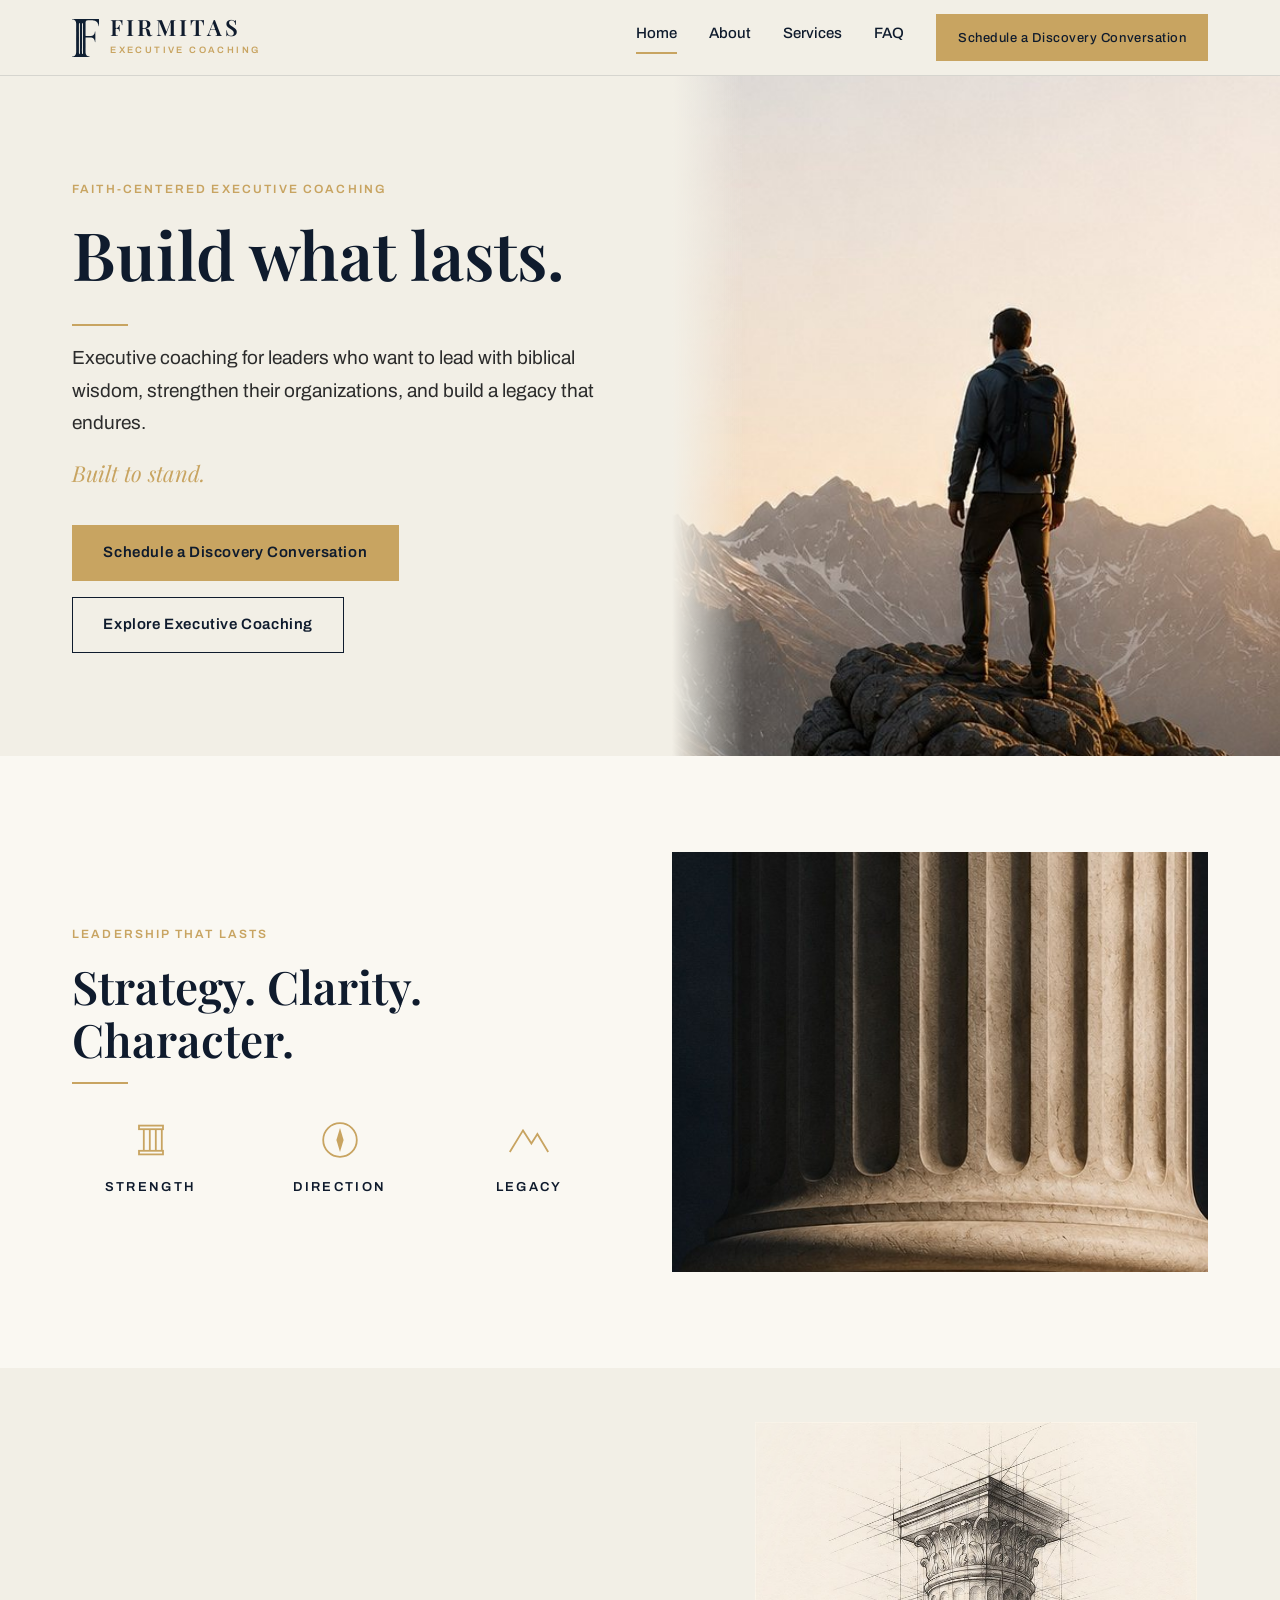
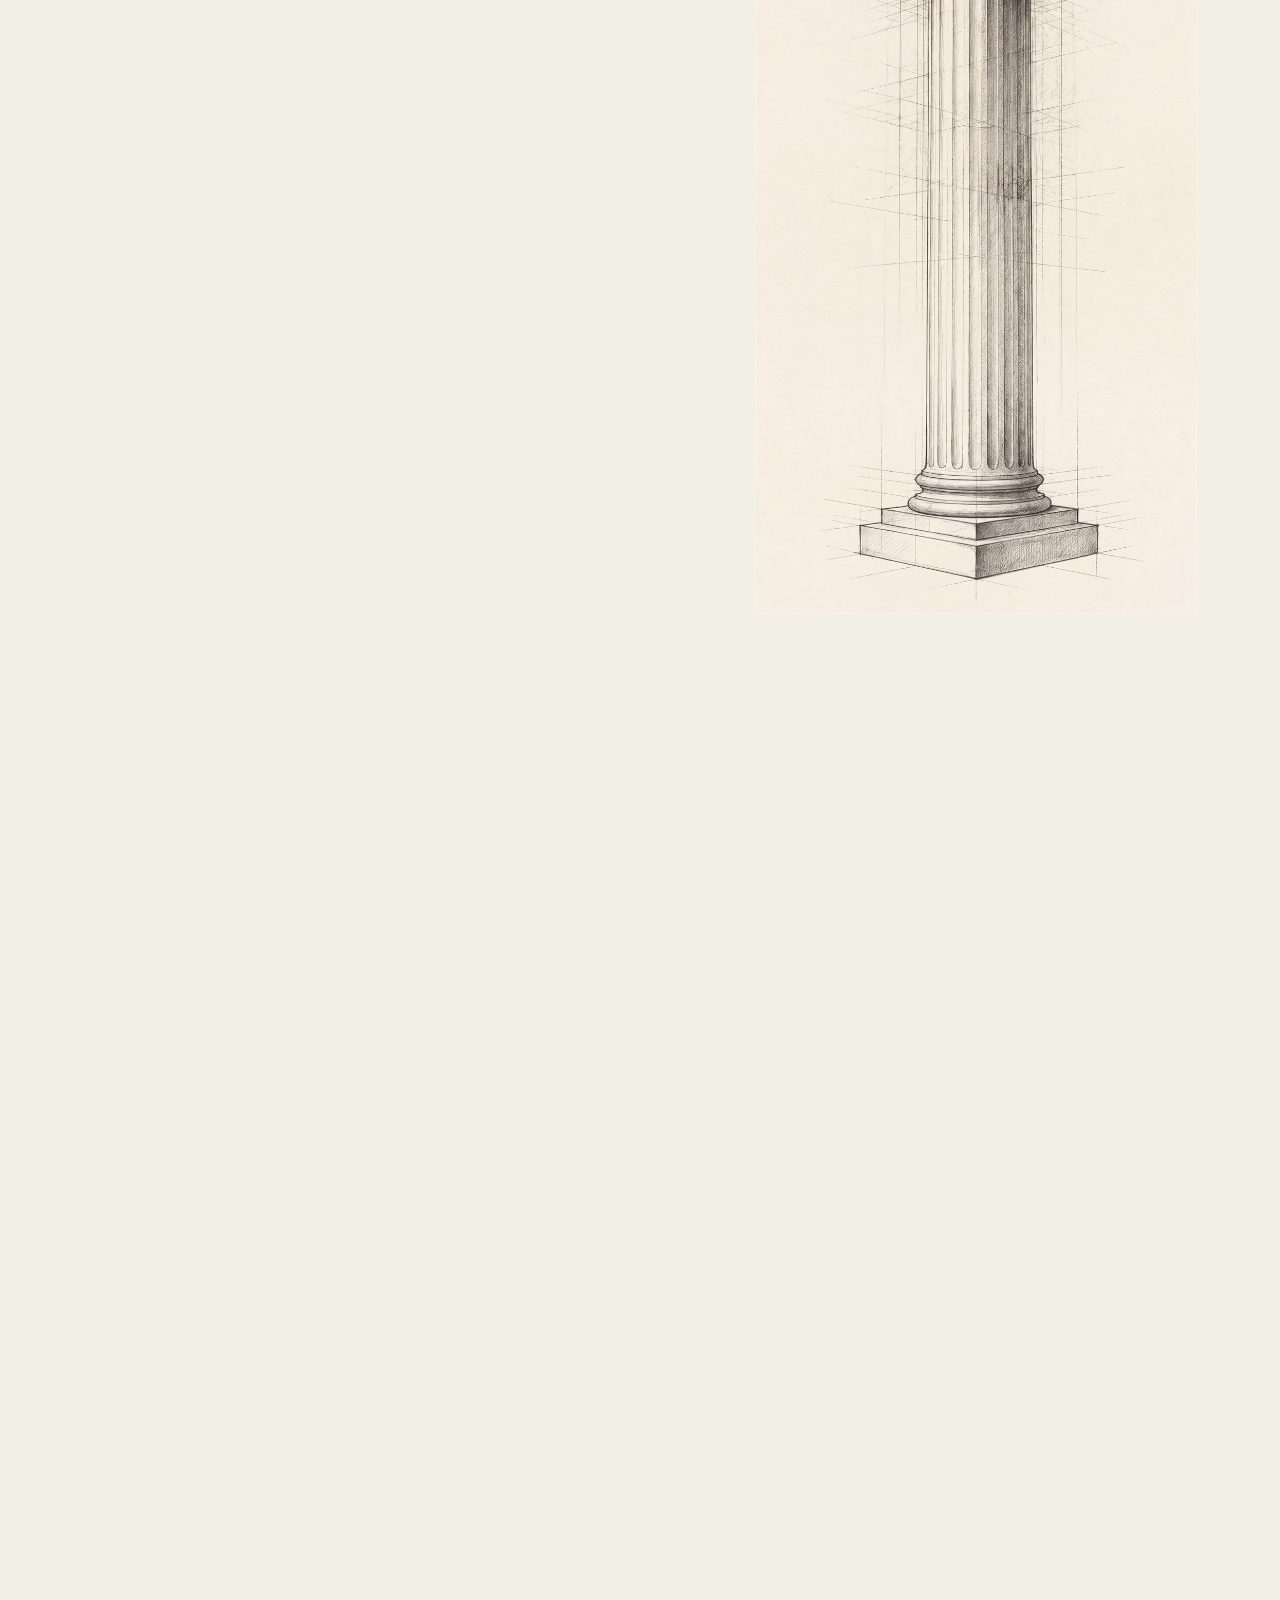
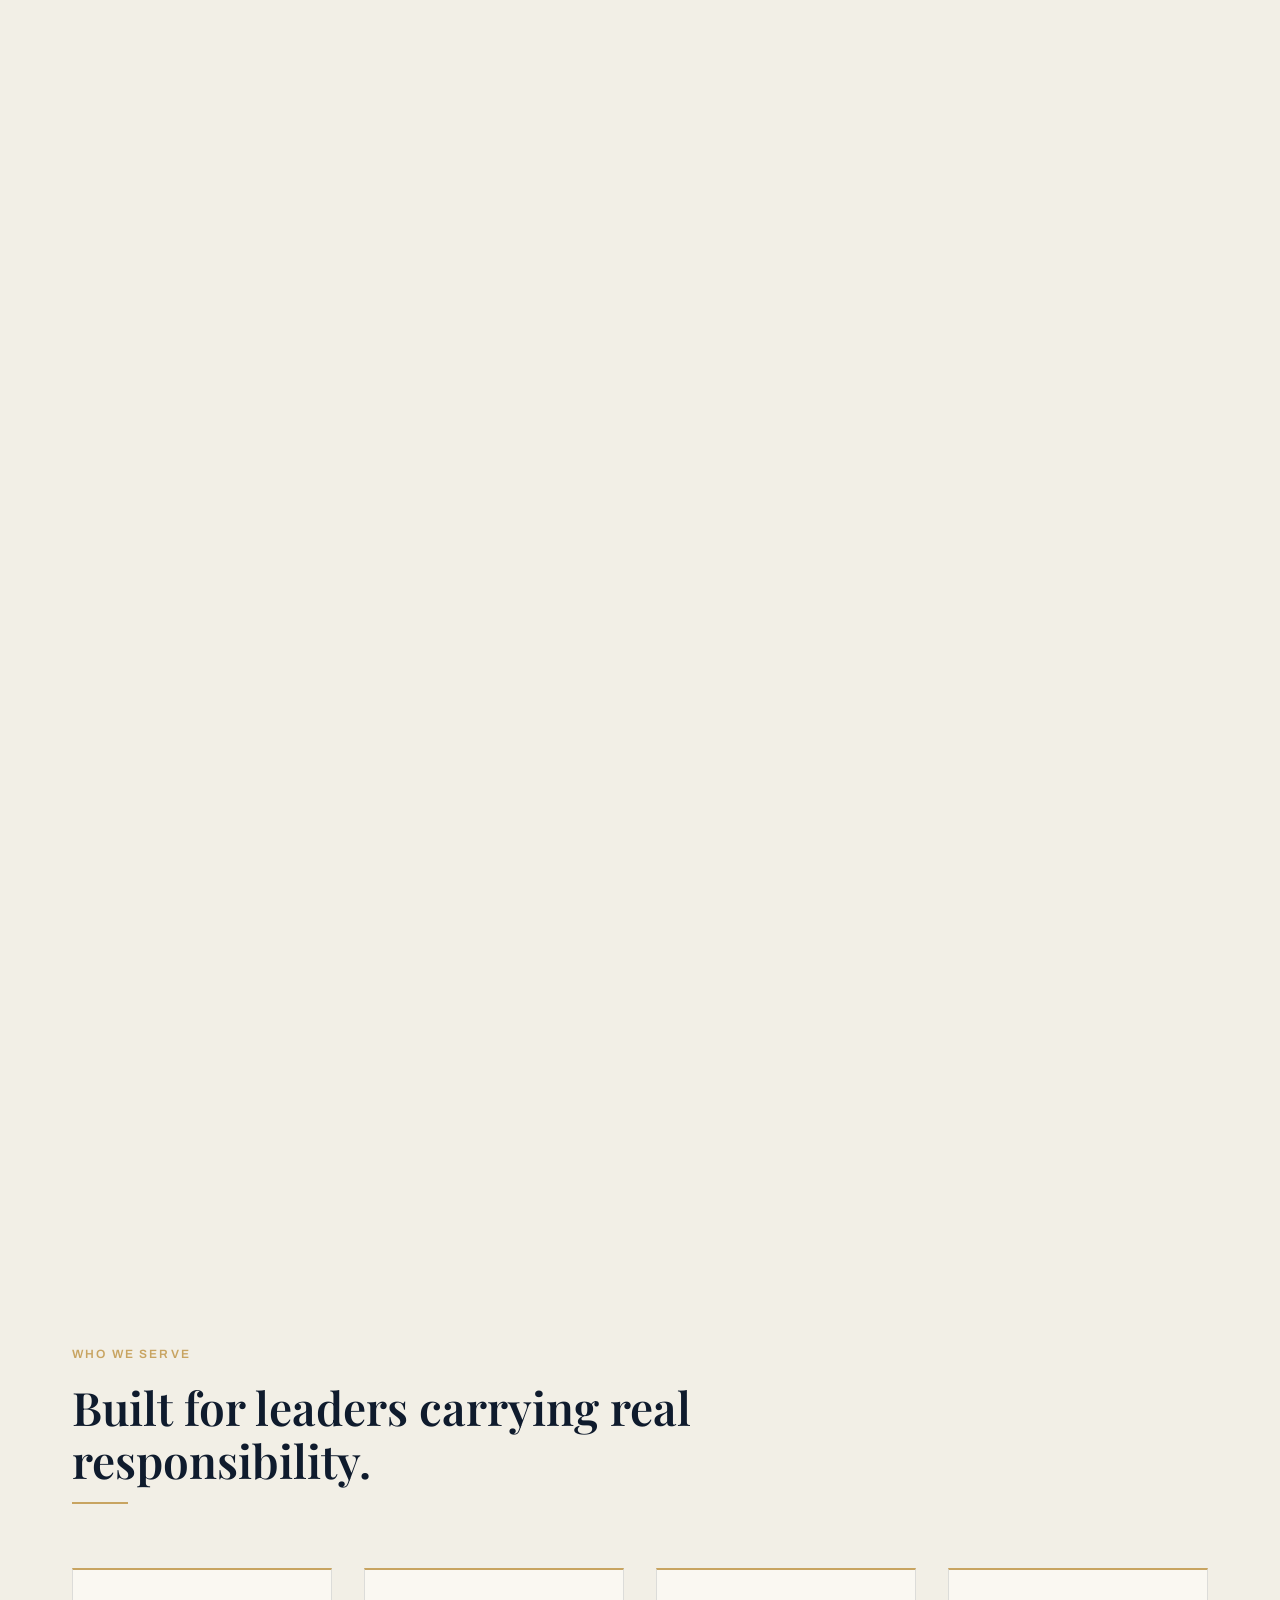
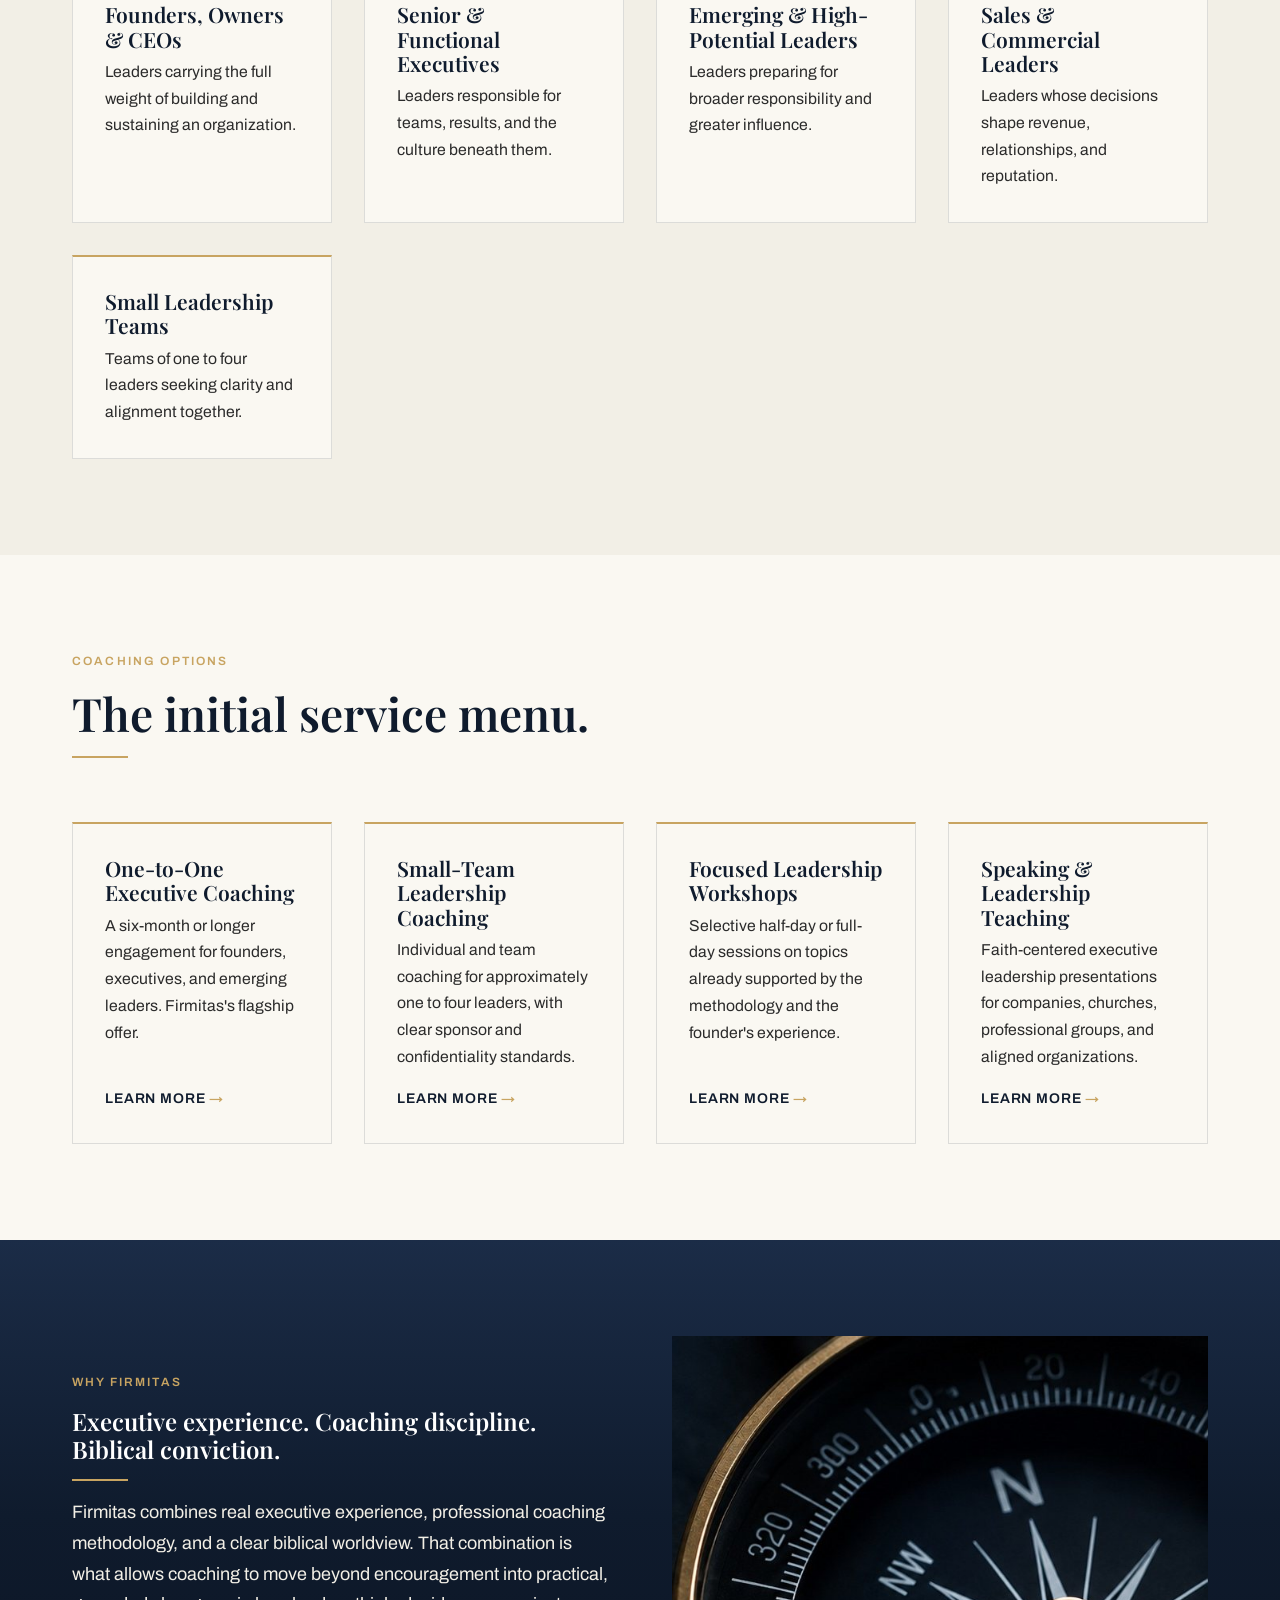
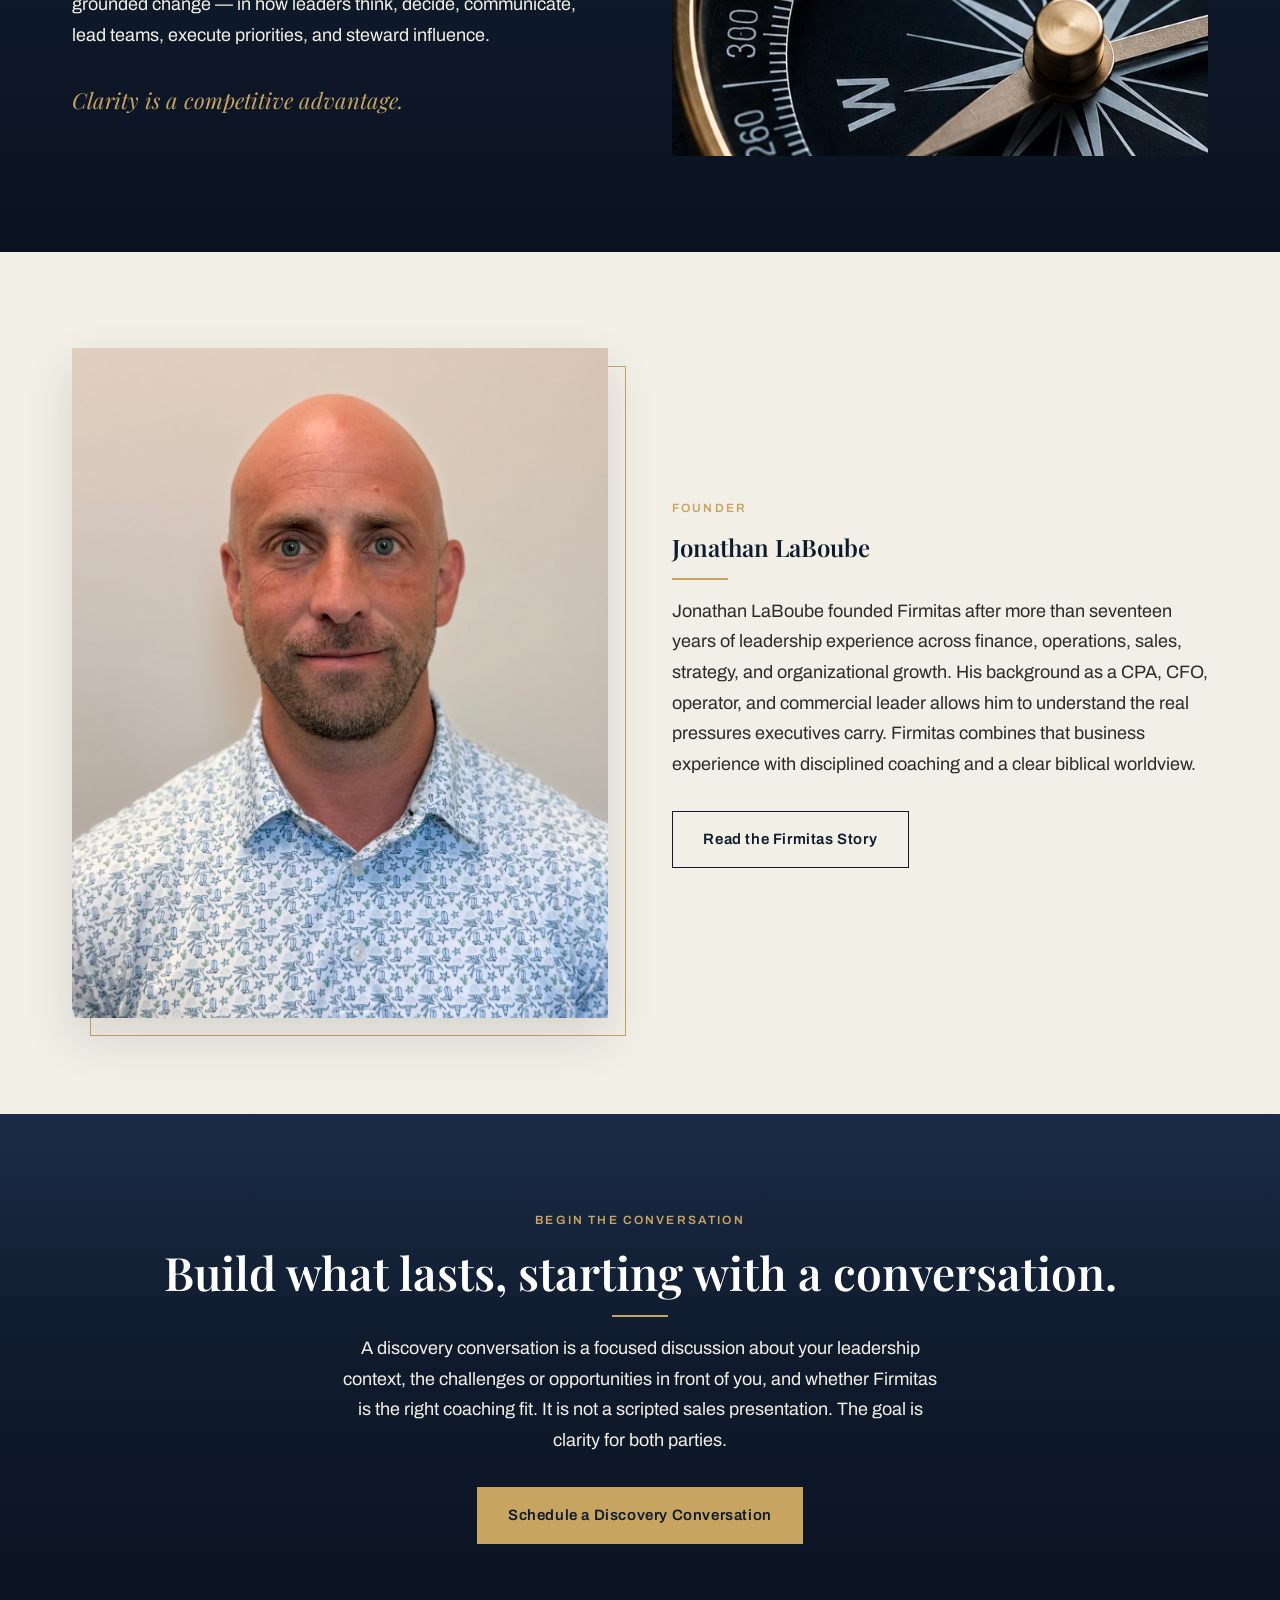
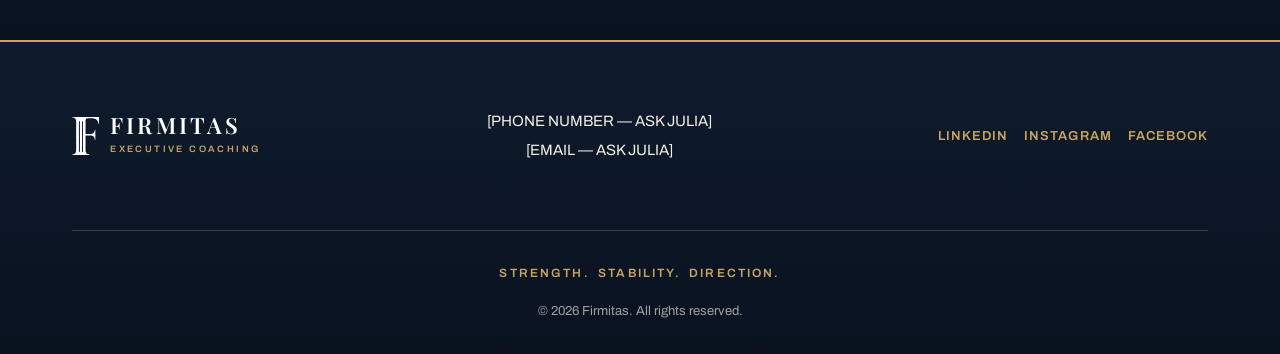
==== index.html @ d59a1e22 "Load Playfair Display and Archivo via Google Fonts on all pages Both fonts were declared as CSS vari" ====
<!DOCTYPE html>
<html lang="en">
<head>
  <meta charset="UTF-8" />
  <meta name="viewport" content="width=device-width, initial-scale=1.0" />
  <!-- Title/description use the Brand Bible 8.11 working standard; Tulsa prominence is an owner decision (8.15). -->
  <title>Firmitas Executive Coaching | Faith-Centered Leadership Coaching in Tulsa</title>
  <meta name="description" content="Firmitas provides faith-centered executive coaching for founders, CEOs, executives, emerging leaders, and leadership teams in Tulsa and beyond. Build stronger leadership through biblical wisdom, practical experience, and disciplined coaching." />
  <link rel="icon" type="image/svg+xml" href="images/logo-monogram.svg" />
  <link rel="preconnect" href="https://fonts.googleapis.com" />
  <link rel="preconnect" href="https://fonts.gstatic.com" crossorigin />
  <link href="https://fonts.googleapis.com/css2?family=Playfair+Display:ital,wght@0,400;0,500;0,600;0,700;1,400;1,600&family=Archivo:wght@400;500;600;700&display=swap" rel="stylesheet" />
  <link rel="stylesheet" href="css/variables.css" />
  <link rel="stylesheet" href="css/styles.css" />
</head>
<body>
  <div id="site-header"></div>

  <main>

    <!-- 1. Hero — split panel: headline on limestone, summit photography right -->
    <section class="hero-split">
      <div class="hero-copy">
        <span class="eyebrow">Faith-Centered Executive Coaching</span>
        <h1>Build what lasts.</h1>
        <hr class="gold-rule" />
        <p class="subheadline">Executive coaching for leaders who want to lead with biblical wisdom, strengthen their organizations, and build a legacy that endures.</p>
        <p class="accent-line">Built to stand.</p>
        <div class="hero-ctas">
          <a href="contact.html" class="btn-gold">Schedule a Discovery Conversation</a>
          <a href="services.html" class="btn-outline">Explore Executive Coaching</a>
        </div>
      </div>
      <div class="hero-photo">
        <img src="images/hero-mountain.jpg" alt="A leader standing on a mountain summit at sunrise" />
      </div>
    </section>

    <!-- 2. Icon triad + column photography, directly beneath the hero per the brand's UI pattern -->
    <section class="section section--paper">
      <div class="container feature-row">
        <div>
          <div class="section-heading" style="margin-bottom: var(--space-md);">
            <span class="eyebrow">Leadership That Lasts</span>
            <h2>Strategy. Clarity. Character.</h2>
            <hr class="gold-rule" />
          </div>
          <div class="icon-triad">
            <div class="icon-triad-item">
              <svg class="icon-mark" width="48" height="48" viewBox="0 0 40 40" fill="none" stroke="currentColor" stroke-width="1.5" aria-hidden="true">
                <rect x="10" y="8" width="20" height="3"></rect>
                <rect x="10" y="29" width="20" height="3"></rect>
                <line x1="14" y1="11" x2="14" y2="29"></line>
                <line x1="19" y1="11" x2="19" y2="29"></line>
                <line x1="24" y1="11" x2="24" y2="29"></line>
                <line x1="29" y1="11" x2="29" y2="29"></line>
              </svg>
              <h3>Strength</h3>
            </div>
            <div class="icon-triad-item">
              <svg class="icon-mark" width="48" height="48" viewBox="0 0 40 40" fill="none" stroke="currentColor" stroke-width="1.5" aria-hidden="true">
                <circle cx="20" cy="20" r="14"></circle>
                <polygon points="20,10 23,20 20,30 17,20" fill="currentColor" stroke="none"></polygon>
              </svg>
              <h3>Direction</h3>
            </div>
            <div class="icon-triad-item">
              <svg class="icon-mark" width="48" height="48" viewBox="0 0 40 40" fill="none" stroke="currentColor" stroke-width="1.5" aria-hidden="true">
                <polyline points="4,30 15,12 22,23 27,15 36,30"></polyline>
              </svg>
              <h3>Legacy</h3>
            </div>
          </div>
        </div>
        <div class="photo-panel">
          <img src="images/column-dark.jpg" alt="A stone column standing in dramatic light" />
        </div>
      </div>
    </section>

    <!-- 3-5. Scroll-told column story: the column crumbles as you scroll while the
         Leadership Reality / What Firmitas Does / Biblical Foundation messages slide
         through, ending on the foundation carrying three new pillars.
         Frames are Higgsfield-generated sketches (images/column-stage-1..5.jpg).
         Falls back to a static stacked layout when JS is absent or the visitor
         prefers reduced motion. -->
    <section class="scrolly" data-scrolly aria-label="The Firmitas story: a column crumbles without a strong foundation, and three new pillars are built on the foundation that holds">
      <div class="scrolly-sticky">
        <div class="scrolly-panels">
          <div class="scrolly-panel">
            <span class="eyebrow">The Leadership Reality</span>
            <h2>Leadership carries more weight than the scoreboard shows.</h2>
            <hr class="gold-rule" />
            <p>The decisions you make shape more than financial results. They shape people, culture, families, and the future of the organization entrusted to you. Leadership can be rewarding, but it can also be isolating. Firmitas provides a confidential place to think clearly, confront difficult issues, and lead with greater wisdom and courage.</p>
          </div>
          <div class="scrolly-panel">
            <span class="eyebrow">What Firmitas Does</span>
            <h2>Coaching for the leader behind the performance.</h2>
            <hr class="gold-rule" />
            <p>Firmitas helps leaders strengthen the person behind the performance. Coaching may address decision-making, communication, team leadership, accountability, execution, conflict, personal discipline, calling, stewardship, or legacy. The priorities are shaped by the client's actual responsibilities, not a generic curriculum.</p>
            <p class="accent-line" style="font-size: 1.125rem; margin-top: var(--space-sm);">Stronger leaders. Healthier teams. Clearer decisions. More enduring organizations.</p>
          </div>
          <div class="scrolly-panel scrolly-panel--navy">
            <span class="eyebrow">Biblical Foundation</span>
            <h2>Scripture is the foundation, not a decoration.</h2>
            <hr class="gold-rule" />
            <p>Scripture is not a decorative element of the Firmitas brand. It is the foundation of our coaching philosophy. We believe biblical truth provides enduring guidance for character, stewardship, relationships, courage, wisdom, work, and leadership. Modern research and proven business practices can be valuable, but they are evaluated through a biblical worldview rather than treated as the final authority.</p>
          </div>
          <div class="scrolly-panel">
            <span class="eyebrow">The Firmitas Way</span>
            <h2>Strength. Direction. Legacy.</h2>
            <hr class="gold-rule" />
            <p>On a foundation that holds, what you build can last — in you, your team, and the organization entrusted to you.</p>
          </div>
        </div>
        <div class="scrolly-figure" aria-hidden="true">
          <img class="scrolly-frame is-visible" src="images/column-stage-1.jpg" alt="" decoding="async" />
          <img class="scrolly-frame" src="images/column-stage-2.jpg" alt="" decoding="async" />
          <img class="scrolly-frame" src="images/column-stage-3.jpg" alt="" decoding="async" />
          <img class="scrolly-frame" src="images/column-stage-4.jpg" alt="" decoding="async" />
          <img class="scrolly-frame" src="images/column-stage-5.jpg" alt="" decoding="async" />
        </div>
      </div>
    </section>

    <!-- 6. Who we serve -->
    <section class="section">
      <div class="container">
        <div class="section-heading">
          <span class="eyebrow">Who We Serve</span>
          <h2>Built for leaders carrying real responsibility.</h2>
          <hr class="gold-rule" />
        </div>
        <div class="card-grid">
          <div class="card">
            <h3>Founders, Owners &amp; CEOs</h3>
            <p>Leaders carrying the full weight of building and sustaining an organization.</p>
          </div>
          <div class="card">
            <h3>Senior &amp; Functional Executives</h3>
            <p>Leaders responsible for teams, results, and the culture beneath them.</p>
          </div>
          <div class="card">
            <h3>Emerging &amp; High-Potential Leaders</h3>
            <p>Leaders preparing for broader responsibility and greater influence.</p>
          </div>
          <div class="card">
            <h3>Sales &amp; Commercial Leaders</h3>
            <p>Leaders whose decisions shape revenue, relationships, and reputation.</p>
          </div>
          <div class="card">
            <h3>Small Leadership Teams</h3>
            <p>Teams of one to four leaders seeking clarity and alignment together.</p>
          </div>
        </div>
      </div>
    </section>

    <!-- 7. Coaching options -->
    <section class="section section--paper">
      <div class="container">
        <div class="section-heading">
          <span class="eyebrow">Coaching Options</span>
          <h2>The initial service menu.</h2>
          <hr class="gold-rule" />
        </div>
        <div class="card-grid">
          <div class="card">
            <h3>One-to-One Executive Coaching</h3>
            <p>A six-month or longer engagement for founders, executives, and emerging leaders. Firmitas's flagship offer.</p>
            <a href="services.html" class="card-link">Learn more</a>
          </div>
          <div class="card">
            <h3>Small-Team Leadership Coaching</h3>
            <p>Individual and team coaching for approximately one to four leaders, with clear sponsor and confidentiality standards.</p>
            <a href="services.html" class="card-link">Learn more</a>
          </div>
          <div class="card">
            <h3>Focused Leadership Workshops</h3>
            <p>Selective half-day or full-day sessions on topics already supported by the methodology and the founder's experience.</p>
            <a href="services.html" class="card-link">Learn more</a>
          </div>
          <div class="card">
            <h3>Speaking &amp; Leadership Teaching</h3>
            <p>Faith-centered executive leadership presentations for companies, churches, professional groups, and aligned organizations.</p>
            <a href="services.html" class="card-link">Learn more</a>
          </div>
        </div>
      </div>
    </section>

    <!-- 8. Why Firmitas — compass photography panel -->
    <section class="section section--navy">
      <div class="container two-col">
        <div>
          <span class="eyebrow">Why Firmitas</span>
          <h2>Executive experience. Coaching discipline. Biblical conviction.</h2>
          <hr class="gold-rule" />
          <p class="lede" style="color: var(--color-limestone);">Firmitas combines real executive experience, professional coaching methodology, and a clear biblical worldview. That combination is what allows coaching to move beyond encouragement into practical, grounded change — in how leaders think, decide, communicate, lead teams, execute priorities, and steward influence.</p>
          <p class="accent-line" style="margin-top: var(--space-md);">Clarity is a competitive advantage.</p>
        </div>
        <div class="photo-panel">
          <img src="images/compass-navy.jpg" alt="A brass compass on a dark navy surface" />
        </div>
      </div>
    </section>

    <!-- 9. Founder credibility -->
    <section class="section">
      <div class="container two-col">
        <div class="framed-photo">
          <img src="images/jonathanimage1.jpg" alt="Jonathan LaBoube, Founder of Firmitas" class="founder-photo" />
        </div>
        <div>
          <span class="eyebrow">Founder</span>
          <h2>Jonathan LaBoube</h2>
          <hr class="gold-rule" />
          <p class="lede">Jonathan LaBoube founded Firmitas after more than seventeen years of leadership experience across finance, operations, sales, strategy, and organizational growth. His background as a CPA, CFO, operator, and commercial leader allows him to understand the real pressures executives carry. Firmitas combines that business experience with disciplined coaching and a clear biblical worldview.</p>
          <div style="margin-top: var(--space-md);">
            <a href="about.html" class="btn-outline">Read the Firmitas Story</a>
          </div>
        </div>
      </div>
    </section>

    <!-- 10. Final invitation -->
    <section class="section section--navy cta-band">
      <div class="container">
        <span class="eyebrow">Begin the Conversation</span>
        <h2>Build what lasts, starting with a conversation.</h2>
        <hr class="gold-rule gold-rule--center" />
        <p>A discovery conversation is a focused discussion about your leadership context, the challenges or opportunities in front of you, and whether Firmitas is the right coaching fit. It is not a scripted sales presentation. The goal is clarity for both parties.</p>
        <a href="contact.html" class="btn-gold">Schedule a Discovery Conversation</a>
      </div>
    </section>

  </main>

  <div id="site-footer"></div>

  <script src="js/includes.js"></script>
  <script src="js/nav.js"></script>
  <script src="js/main.js"></script>
</body>
</html>
---- css/variables.css ----
/* Firmitas design tokens — reference these everywhere; never hardcode hex values in styles.css */

:root {
  /* Color palette */
  --color-navy: #0F1B2D;        /* Ink Navy — primary */
  --color-navy-light: #1B2C47;  /* lifted navy for gradient bands */
  --color-navy-deep: #0A1220;   /* darkest navy for gradient bases */
  --color-limestone: #F2EFE6;   /* Limestone — the site canvas */
  --color-limestone-deep: #E9E4D6; /* slightly deeper limestone for contrast panels */
  --color-paper: #FAF8F2;       /* warm near-white for cards / alternating bands */
  --color-gold: #C8A461;        /* Heritage Gold — accent, use sparingly */
  --color-gold-soft: #D8BC85;   /* lighter gold for hovers on dark */
  --color-white: #FFFFFF;
  --color-charcoal: #2B2B2B;    /* supporting dark neutral for body text */

  /* Hairlines / borders */
  --hairline: rgba(15, 27, 45, 0.12);
  --hairline-light: rgba(242, 239, 230, 0.18);

  /* Typography */
  --font-serif: 'Playfair Display', serif;   /* headlines, wordmark, italic accent lines */
  --font-sans: 'Archivo', sans-serif;        /* body copy, nav, UI, forms */
  --tracking-label: 0.18em;                  /* letterspaced uppercase labels */

  /* Spacing scale */
  --space-xs: 0.5rem;
  --space-sm: 1rem;
  --space-md: 2rem;
  --space-lg: 4rem;
  --space-xl: 6rem;
  --space-2xl: 8rem;

  /* Layout */
  --max-width: 1200px;

  /* Elevation */
  --shadow-soft: 0 20px 45px rgba(15, 27, 45, 0.12);
  --shadow-card: 0 8px 24px rgba(15, 27, 45, 0.08);
}
---- css/styles.css ----
/* Firmitas site styles — references design tokens in variables.css */

@import url('https://fonts.googleapis.com/css2?family=Playfair+Display:ital,wght@0,400;0,500;0,600;0,700;1,400;1,500&family=Archivo:wght@400;500;600;700&display=swap');

* {
  box-sizing: border-box;
  margin: 0;
  padding: 0;
}

body {
  font-family: var(--font-sans);
  color: var(--color-charcoal);
  background-color: var(--color-limestone);
  line-height: 1.7;
  -webkit-font-smoothing: antialiased;
}

h1, h2, h3, h4 {
  font-family: var(--font-serif);
  color: var(--color-navy);
  line-height: 1.15;
  font-weight: 600;
}

a {
  color: inherit;
}

a:focus-visible,
button:focus-visible,
input:focus-visible,
textarea:focus-visible {
  outline: 2px solid var(--color-gold);
  outline-offset: 2px;
}

img {
  max-width: 100%;
  display: block;
}

@media (prefers-reduced-motion: reduce) {
  *, *::before, *::after {
    transition: none !important;
    animation: none !important;
  }
}

.container {
  max-width: var(--max-width);
  margin: 0 auto;
  padding: 0 var(--space-md);
}

/* ---------------------------------------------------------------------------
   Signature brand elements
--------------------------------------------------------------------------- */

/* Short gold hairline rule — appears under headings throughout the brand */
.gold-rule {
  display: block;
  width: 56px;
  height: 2px;
  background-color: var(--color-gold);
  border: none;
  margin: var(--space-sm) 0;
}

.gold-rule--center {
  margin-left: auto;
  margin-right: auto;
}

/* Letterspaced uppercase label, gold */
.eyebrow {
  display: block;
  font-family: var(--font-sans);
  font-weight: 600;
  letter-spacing: var(--tracking-label);
  text-transform: uppercase;
  font-size: 0.75rem;
  color: var(--color-gold);
  margin-bottom: var(--space-sm);
}

/* Serif italic accent line — "Built to stand." */
.accent-line {
  font-family: var(--font-serif);
  font-style: italic;
  color: var(--color-gold);
  font-size: 1.375rem;
}

.accent {
  color: var(--color-gold);
}

/* ---------------------------------------------------------------------------
   Buttons
--------------------------------------------------------------------------- */

.btn-gold {
  display: inline-block;
  background-color: var(--color-gold);
  color: var(--color-navy);
  font-family: var(--font-sans);
  font-weight: 600;
  font-size: 0.9375rem;
  letter-spacing: 0.04em;
  text-decoration: none;
  padding: 0.9rem 1.9rem;
  border: 1px solid var(--color-gold);
  cursor: pointer;
  white-space: nowrap;
  transition: background-color 0.2s ease, border-color 0.2s ease;
}

.btn-gold:hover {
  background-color: var(--color-gold-soft);
  border-color: var(--color-gold-soft);
}

.btn-outline {
  display: inline-block;
  background-color: transparent;
  color: var(--color-navy);
  font-family: var(--font-sans);
  font-weight: 600;
  font-size: 0.9375rem;
  letter-spacing: 0.04em;
  text-decoration: none;
  padding: 0.9rem 1.9rem;
  border: 1px solid currentColor;
  cursor: pointer;
  white-space: nowrap;
  transition: background-color 0.2s ease, color 0.2s ease;
}

.btn-outline:hover {
  background-color: var(--color-navy);
  color: var(--color-limestone);
}

/* ---------------------------------------------------------------------------
   Sections
--------------------------------------------------------------------------- */

.section {
  padding: var(--space-xl) 0;
}

.section--paper {
  background-color: var(--color-paper);
}

.section--limestone {
  background-color: var(--color-limestone);
}

/* Navy band with the soft top-light gradient from the brand mockups */
.section--navy {
  background: linear-gradient(180deg, var(--color-navy-light) 0%, var(--color-navy) 45%, var(--color-navy-deep) 100%);
  color: var(--color-limestone);
}

.section--navy h2,
.section--navy h3 {
  color: var(--color-white);
}

.section-heading {
  max-width: 46rem;
  margin-bottom: var(--space-lg);
}

.section-heading--center {
  margin-left: auto;
  margin-right: auto;
  text-align: center;
}

.section-heading--center .gold-rule {
  margin-left: auto;
  margin-right: auto;
}

.section-heading h2 {
  font-size: clamp(2rem, 4vw, 2.875rem);
}

.section-heading p {
  margin-top: var(--space-sm);
  font-size: 1.125rem;
}

.lede {
  max-width: 44rem;
  font-size: 1.125rem;
}

/* ---------------------------------------------------------------------------
   Shared header / footer mount points — filled by js/includes.js
--------------------------------------------------------------------------- */

#site-header,
#site-footer {
  width: 100%;
}

/* Logo lockup — F monogram mark + text wordmark */
.logo-link {
  display: flex;
  align-items: center;
  gap: 0.7rem;
  text-decoration: none;
}

.logo-mark {
  height: 38px;
  width: auto;
}

/* Footer sits on navy — invert the (dark) monogram to white */
.logo-mark--light {
  filter: brightness(0) invert(1);
}

.wordmark-group {
  display: flex;
  flex-direction: column;
}

.wordmark {
  font-family: var(--font-serif);
  font-weight: 600;
  font-size: 1.4rem;
  letter-spacing: 0.14em;
  color: var(--color-navy);
  line-height: 1;
}

.wordmark-sub {
  display: block;
  font-family: var(--font-sans);
  font-size: 0.58rem;
  font-weight: 600;
  letter-spacing: 0.26em;
  text-transform: uppercase;
  color: var(--color-gold);
  margin-top: 0.3rem;
}

.wordmark--light {
  color: var(--color-white);
}

/* ---------------------------------------------------------------------------
   Header / nav — warm limestone bar, per the homepage mockup
--------------------------------------------------------------------------- */

.site-header {
  background-color: var(--color-limestone);
  border-bottom: 1px solid var(--hairline);
  position: sticky;
  top: 0;
  z-index: 100;
}

.header-inner {
  display: flex;
  align-items: center;
  justify-content: space-between;
  padding-top: 0.9rem;
  padding-bottom: 0.9rem;
}

.nav-toggle {
  display: none;
  flex-direction: column;
  justify-content: center;
  gap: 5px;
  background: none;
  border: none;
  cursor: pointer;
  padding: var(--space-xs);
}

.nav-toggle span {
  display: block;
  width: 24px;
  height: 2px;
  background-color: var(--color-navy);
}

.nav-menu {
  display: flex;
  align-items: center;
  gap: var(--space-md);
}

.nav-menu a {
  text-decoration: none;
  font-weight: 500;
  font-size: 0.9375rem;
  color: var(--color-navy);
  padding-bottom: 0.3rem;
  border-bottom: 2px solid transparent;
  transition: border-color 0.2s ease;
}

.nav-menu a:hover {
  border-bottom-color: var(--color-gold);
}

.nav-menu a[aria-current="page"] {
  border-bottom-color: var(--color-gold);
}

.nav-menu a.btn-gold {
  font-size: 0.8125rem;
  padding: 0.7rem 1.3rem;
  border-bottom: 1px solid var(--color-gold);
}

.nav-menu a.btn-gold:hover {
  border-bottom-color: var(--color-gold-soft);
}

@media (max-width: 900px) {
  .nav-toggle {
    display: flex;
  }

  .nav-menu {
    position: absolute;
    top: 100%;
    left: 0;
    right: 0;
    background-color: var(--color-limestone);
    flex-direction: column;
    align-items: flex-start;
    padding: var(--space-md);
    gap: var(--space-sm);
    border-bottom: 1px solid var(--hairline);
    display: none;
  }

  .nav-menu.is-open {
    display: flex;
  }
}

/* ---------------------------------------------------------------------------
   Hero — split panel: headline on limestone, summit photography at right
--------------------------------------------------------------------------- */

.hero-split {
  display: grid;
  grid-template-columns: 1.05fr 0.95fr;
  min-height: min(680px, 82vh);
  background-color: var(--color-limestone);
}

.hero-copy {
  display: flex;
  flex-direction: column;
  justify-content: center;
  padding: var(--space-xl) var(--space-md) var(--space-xl) max(var(--space-md), calc((100vw - var(--max-width)) / 2 + var(--space-md)));
}

.hero-copy h1 {
  font-size: clamp(2.75rem, 5.2vw, 4.25rem);
  margin-bottom: var(--space-sm);
}

.hero-copy .subheadline {
  font-size: 1.1875rem;
  max-width: 34rem;
  margin-bottom: var(--space-sm);
}

.hero-copy .accent-line {
  margin-bottom: var(--space-md);
}

.hero-ctas {
  display: flex;
  flex-wrap: wrap;
  gap: var(--space-sm);
}

.hero-photo {
  position: relative;
  min-height: 420px;
}

.hero-photo img {
  position: absolute;
  inset: 0;
  width: 100%;
  height: 100%;
  object-fit: cover;
}

/* subtle warm blend where photo meets limestone */
.hero-photo::before {
  content: "";
  position: absolute;
  inset: 0;
  background: linear-gradient(90deg, var(--color-limestone) 0%, rgba(242, 239, 230, 0) 12%);
  z-index: 1;
  pointer-events: none;
}

@media (max-width: 860px) {
  .hero-split {
    grid-template-columns: 1fr;
  }

  .hero-photo {
    order: 2;
    min-height: 340px;
  }

  .hero-copy {
    padding: var(--space-lg) var(--space-md);
  }
}

/* ---------------------------------------------------------------------------
   Cover-image panels & framed photography
--------------------------------------------------------------------------- */

.img-cover {
  width: 100%;
  height: 100%;
  object-fit: cover;
}

.photo-panel {
  position: relative;
  min-height: 420px;
  overflow: hidden;
}

.photo-panel img {
  position: absolute;
  inset: 0;
  width: 100%;
  height: 100%;
  object-fit: cover;
}

/* Portrait with the offset gold frame */
.framed-photo {
  position: relative;
  display: inline-block;
}

.framed-photo::after {
  content: "";
  position: absolute;
  top: 18px;
  left: 18px;
  right: -18px;
  bottom: -18px;
  border: 1px solid var(--color-gold);
  z-index: -1;
}

.founder-photo {
  width: 100%;
  aspect-ratio: 4 / 5;
  object-fit: cover;
  object-position: center 30%;
  box-shadow: var(--shadow-soft);
}

/* Placeholder photo box — used until real photography/headshots are available */
.photo-placeholder {
  background-color: var(--color-limestone-deep);
  display: flex;
  align-items: center;
  justify-content: center;
  color: var(--color-charcoal);
  font-size: 0.875rem;
  text-align: center;
  min-height: 240px;
}

/* ---------------------------------------------------------------------------
   Icon triad — column (Strength), compass (Direction), mountain (Legacy)
--------------------------------------------------------------------------- */

.icon-triad {
  display: grid;
  grid-template-columns: repeat(3, 1fr);
  gap: var(--space-md);
}

.icon-triad-item {
  text-align: center;
}

.icon-triad-item .icon-mark {
  color: var(--color-gold);
  margin: 0 auto var(--space-sm);
  display: block;
}

.icon-triad-item h3 {
  font-family: var(--font-sans);
  font-size: 0.8125rem;
  font-weight: 600;
  letter-spacing: var(--tracking-label);
  text-transform: uppercase;
  margin-bottom: 0.35rem;
}

.section--navy .icon-triad-item h3 {
  color: var(--color-limestone);
}

.icon-triad-item p {
  font-size: 0.9375rem;
  max-width: 16rem;
  margin: 0 auto;
}

/* ---------------------------------------------------------------------------
   Layout patterns
--------------------------------------------------------------------------- */

/* Feature row pairing content with a photo panel */
.feature-row {
  display: grid;
  grid-template-columns: 1fr 1fr;
  gap: var(--space-lg);
  align-items: center;
}

/* Two-column layout used for narrative + photo sections */
.two-col {
  display: grid;
  grid-template-columns: 1fr 1fr;
  gap: var(--space-lg);
  align-items: center;
}

@media (max-width: 800px) {
  .feature-row,
  .two-col {
    grid-template-columns: 1fr;
  }

  .icon-triad {
    grid-template-columns: 1fr;
    gap: var(--space-lg);
  }
}

/* Narrative section with the architectural column sketch bleeding in at right */
.section--sketch {
  position: relative;
  overflow: hidden;
}

.section--sketch::after {
  content: "";
  position: absolute;
  top: 0;
  right: 0;
  bottom: 0;
  width: min(46%, 560px);
  background-image: url("../images/column-sketch.jpg");
  background-size: cover;
  background-position: center top;
  opacity: 0.35;
  -webkit-mask-image: linear-gradient(90deg, transparent 0%, rgba(0,0,0,1) 45%);
  mask-image: linear-gradient(90deg, transparent 0%, rgba(0,0,0,1) 45%);
  pointer-events: none;
}

.section--sketch .container {
  position: relative;
  z-index: 1;
}

/* ---------------------------------------------------------------------------
   Scroll-told column story (homepage)
   Default styles are the static no-JS / reduced-motion fallback: all panels
   stacked and only the first frame shown. main.js adds .scrolly--js to enable
   the sticky, scroll-driven experience.
--------------------------------------------------------------------------- */

.scrolly {
  background-color: var(--color-limestone);
}

.scrolly-sticky {
  display: grid;
  grid-template-columns: 1.05fr 0.95fr;
  gap: var(--space-md);
  max-width: var(--max-width);
  margin: 0 auto;
  padding: var(--space-xl) var(--space-md);
  align-items: center;
}

.scrolly-panels {
  display: flex;
  flex-direction: column;
  gap: var(--space-lg);
}

.scrolly-panel h2 {
  font-size: clamp(1.75rem, 3.2vw, 2.5rem);
}

.scrolly-panel p {
  font-size: 1.0625rem;
  max-width: 34rem;
}

.scrolly-panel--navy {
  background: linear-gradient(180deg, var(--color-navy-light) 0%, var(--color-navy) 70%);
  color: var(--color-limestone);
  padding: var(--space-md);
  box-shadow: var(--shadow-soft);
}

.scrolly-panel--navy h2 {
  color: var(--color-white);
}

.scrolly-figure {
  position: relative;
  min-height: 60vh;
}

.scrolly-frame {
  display: none;
  width: 100%;
  max-height: 88vh;
  object-fit: contain;
  margin: 0 auto;
  /* vignette the sketch paper into the limestone canvas */
  -webkit-mask-image: radial-gradient(ellipse 92% 94% at center, #000 60%, transparent 99%);
  mask-image: radial-gradient(ellipse 92% 94% at center, #000 60%, transparent 99%);
}

.scrolly-frame.is-visible {
  display: block;
}

/* --- JS-enhanced scroll mode --- */
.scrolly--js {
  height: 520vh;
  position: relative;
}

.scrolly--js .scrolly-sticky {
  position: sticky;
  top: 0;
  height: 100vh;
  max-width: none;
  padding: 0;
  gap: 0;
  overflow: hidden;
  align-items: stretch;
}

.scrolly--js .scrolly-panels {
  position: relative;
  display: block;
}

.scrolly--js .scrolly-panel {
  position: absolute;
  top: 50%;
  left: max(var(--space-md), calc((100vw - var(--max-width)) / 2 + var(--space-md)));
  right: var(--space-md);
  max-width: 36rem;
  opacity: 0;
  transform: translateY(-50%) translateY(48px);
  transition: opacity 0.5s ease, transform 0.5s ease;
  pointer-events: none;
}

.scrolly--js .scrolly-panel.is-active {
  opacity: 1;
  transform: translateY(-50%);
  pointer-events: auto;
}

.scrolly--js .scrolly-panel.is-above {
  opacity: 0;
  transform: translateY(-50%) translateY(-48px);
}

.scrolly--js .scrolly-figure {
  height: 100vh;
  display: flex;
  align-items: center;
  justify-content: center;
}

.scrolly--js .scrolly-frame {
  display: block;
  position: absolute;
  top: 50%;
  left: 50%;
  height: 94vh;
  width: auto;
  max-width: 100%;
  transform: translate(-50%, -50%);
  opacity: 0;
  transition: opacity 0.45s ease;
}

.scrolly--js .scrolly-frame.is-visible {
  opacity: 1;
}

@media (max-width: 860px) {
  .scrolly-sticky {
    grid-template-columns: 1fr;
  }

  .scrolly--js .scrolly-sticky {
    grid-template-rows: 46vh 1fr;
  }

  .scrolly--js .scrolly-figure {
    order: -1;
    height: 46vh;
  }

  .scrolly--js .scrolly-frame {
    height: 44vh;
  }

  .scrolly--js .scrolly-panels {
    position: relative;
  }

  .scrolly--js .scrolly-panel {
    left: var(--space-md);
    right: var(--space-md);
    max-width: none;
  }

  .scrolly--js .scrolly-panel h2 {
    font-size: 1.375rem;
  }

  .scrolly--js .scrolly-panel p {
    font-size: 0.9375rem;
  }
}

/* ---------------------------------------------------------------------------
   Cards
--------------------------------------------------------------------------- */

.card-grid {
  display: grid;
  grid-template-columns: repeat(auto-fit, minmax(250px, 1fr));
  gap: var(--space-md);
}

.card {
  background-color: var(--color-paper);
  border: 1px solid var(--hairline);
  border-top: 2px solid var(--color-gold);
  padding: var(--space-md);
  display: flex;
  flex-direction: column;
  gap: var(--space-xs);
  transition: transform 0.25s ease, box-shadow 0.25s ease;
}

.card:hover {
  transform: translateY(-4px);
  box-shadow: var(--shadow-card);
}

.card h3 {
  font-size: 1.3125rem;
}

.card p {
  flex-grow: 1;
  font-size: 0.9875rem;
}

.card .card-link {
  font-weight: 600;
  font-size: 0.875rem;
  letter-spacing: 0.06em;
  text-transform: uppercase;
  text-decoration: none;
  color: var(--color-navy);
  margin-top: var(--space-xs);
}

.card .card-link::after {
  content: " \2192";
  color: var(--color-gold);
}

/* ---------------------------------------------------------------------------
   Quote / mission band (navy)
--------------------------------------------------------------------------- */

.quote-band {
  text-align: center;
}

.quote-band blockquote {
  font-family: var(--font-serif);
  font-size: clamp(1.5rem, 3vw, 2.25rem);
  line-height: 1.35;
  color: var(--color-white);
  max-width: 46rem;
  margin: 0 auto;
}

.quote-band .quote-source {
  display: block;
  margin-top: var(--space-md);
  font-family: var(--font-sans);
  font-size: 0.8125rem;
  font-weight: 600;
  letter-spacing: var(--tracking-label);
  text-transform: uppercase;
  color: var(--color-gold);
}

/* ---------------------------------------------------------------------------
   CTA band
--------------------------------------------------------------------------- */

.cta-band {
  text-align: center;
}

.cta-band h2 {
  margin-bottom: var(--space-sm);
  font-size: clamp(2rem, 4vw, 2.875rem);
}

.cta-band p {
  max-width: 38rem;
  margin: 0 auto var(--space-md);
  font-size: 1.125rem;
}

/* ---------------------------------------------------------------------------
   Interior page hero
--------------------------------------------------------------------------- */

.page-hero {
  background-color: var(--color-limestone);
  border-bottom: 1px solid var(--hairline);
  padding: var(--space-xl) 0;
  text-align: center;
}

.page-hero h1 {
  font-size: clamp(2.5rem, 5vw, 3.75rem);
}

.page-hero .lede {
  margin: var(--space-sm) auto 0;
}

/* Split page hero with a photo panel (About) */
.page-hero--split {
  display: grid;
  grid-template-columns: 1.1fr 0.9fr;
  text-align: left;
  padding: 0;
  align-items: stretch;
}

.page-hero--split .page-hero-copy {
  padding: var(--space-2xl) var(--space-md) var(--space-2xl) max(var(--space-md), calc((100vw - var(--max-width)) / 2 + var(--space-md)));
  align-self: center;
}

.page-hero--split .photo-panel {
  min-height: 380px;
}

@media (max-width: 860px) {
  .page-hero--split {
    grid-template-columns: 1fr;
  }

  .page-hero--split .page-hero-copy {
    padding: var(--space-lg) var(--space-md);
  }

  .page-hero--split .photo-panel {
    min-height: 300px;
  }
}

/* ---------------------------------------------------------------------------
   Service detail rows (Services page)
--------------------------------------------------------------------------- */

.service-row {
  display: grid;
  grid-template-columns: auto 1fr;
  gap: var(--space-md) var(--space-lg);
  padding: var(--space-lg) 0;
  border-top: 1px solid var(--hairline);
  align-items: start;
}

.service-row:last-of-type {
  border-bottom: 1px solid var(--hairline);
}

.service-row .icon-mark {
  color: var(--color-gold);
}

.service-row h3 {
  font-size: 1.625rem;
  margin-bottom: var(--space-xs);
}

.service-row p {
  max-width: 40rem;
}

.service-row .service-meta {
  display: block;
  font-size: 0.8125rem;
  font-weight: 600;
  letter-spacing: var(--tracking-label);
  text-transform: uppercase;
  color: var(--color-gold);
  margin-bottom: var(--space-xs);
}

@media (max-width: 640px) {
  .service-row {
    grid-template-columns: 1fr;
  }
}

/* ---------------------------------------------------------------------------
   FAQ accordion
--------------------------------------------------------------------------- */

.faq-list {
  max-width: 50rem;
  margin: 0 auto;
}

.faq-item {
  border-bottom: 1px solid var(--hairline);
}

.faq-item summary {
  cursor: pointer;
  list-style: none;
  display: flex;
  justify-content: space-between;
  align-items: center;
  gap: var(--space-md);
  padding: var(--space-md) 0;
  font-family: var(--font-serif);
  font-size: 1.25rem;
  font-weight: 600;
  color: var(--color-navy);
}

.faq-item summary::-webkit-details-marker {
  display: none;
}

.faq-item summary::after {
  content: "+";
  font-family: var(--font-sans);
  font-size: 1.5rem;
  font-weight: 400;
  color: var(--color-gold);
  flex-shrink: 0;
  line-height: 1;
}

.faq-item[open] summary::after {
  content: "\2212";
}

.faq-item .faq-answer {
  padding: 0 0 var(--space-md);
  max-width: 44rem;
}

/* ---------------------------------------------------------------------------
   Contact form — navy card, per the contact mockup
--------------------------------------------------------------------------- */

.contact-grid {
  display: grid;
  grid-template-columns: 1fr 1fr;
  gap: var(--space-lg);
  align-items: start;
}

@media (max-width: 800px) {
  .contact-grid {
    grid-template-columns: 1fr;
  }
}

.contact-card {
  background: linear-gradient(180deg, var(--color-navy-light) 0%, var(--color-navy) 60%);
  color: var(--color-limestone);
  padding: var(--space-lg) var(--space-md);
  box-shadow: var(--shadow-soft);
}

.contact-card h2 {
  color: var(--color-white);
  font-size: 1.75rem;
  text-align: center;
  margin-bottom: var(--space-md);
}

.form-field {
  margin-bottom: var(--space-sm);
}

.form-field label {
  display: block;
  font-size: 0.75rem;
  font-weight: 600;
  letter-spacing: var(--tracking-label);
  text-transform: uppercase;
  color: var(--color-gold);
  margin-bottom: 0.4rem;
}

.form-field input,
.form-field textarea {
  width: 100%;
  font-family: var(--font-sans);
  font-size: 1rem;
  color: var(--color-navy);
  background-color: var(--color-paper);
  border: 1px solid transparent;
  padding: 0.8rem 0.9rem;
}

.form-field input:focus,
.form-field textarea:focus {
  border-color: var(--color-gold);
}

.form-field textarea {
  min-height: 140px;
  resize: vertical;
}

.form-field select {
  width: 100%;
  font-family: var(--font-sans);
  font-size: 1rem;
  color: var(--color-navy);
  background-color: var(--color-paper);
  border: 1px solid transparent;
  padding: 0.8rem 0.9rem;
}

.form-field select:focus {
  border-color: var(--color-gold);
}

.form-check {
  display: flex;
  align-items: flex-start;
  gap: 0.6rem;
  font-size: 0.875rem;
  margin: var(--space-sm) 0;
  cursor: pointer;
}

.form-check input {
  margin-top: 0.3rem;
  accent-color: var(--color-gold);
  flex-shrink: 0;
}

.contact-card .btn-gold {
  width: 100%;
  text-align: center;
  margin-top: var(--space-xs);
}

.form-note {
  font-size: 0.8125rem;
  opacity: 0.75;
  margin-top: var(--space-sm);
  text-align: center;
}

/* ---------------------------------------------------------------------------
   Footer
--------------------------------------------------------------------------- */

footer.site-footer {
  background: linear-gradient(180deg, var(--color-navy) 0%, var(--color-navy-deep) 100%);
  color: var(--color-limestone);
  border-top: 2px solid var(--color-gold);
  padding: var(--space-lg) 0 var(--space-md);
}

.footer-inner {
  display: grid;
  grid-template-columns: auto 1fr auto;
  gap: var(--space-lg);
  align-items: center;
}

.footer-logo {
  display: flex;
  align-items: center;
  gap: 0.7rem;
}

.footer-logo .wordmark-group {
  align-items: flex-start;
}

.footer-contact {
  text-align: center;
  font-size: 0.9375rem;
}

.footer-contact p {
  margin: 0.2rem 0;
}

.footer-social {
  display: flex;
  gap: var(--space-sm);
  justify-content: flex-end;
}

.footer-social a {
  text-decoration: none;
  color: var(--color-gold);
  font-size: 0.8125rem;
  font-weight: 600;
  letter-spacing: 0.08em;
  text-transform: uppercase;
}

.footer-social a:hover {
  color: var(--color-gold-soft);
}

.footer-tagline {
  text-align: center;
  font-family: var(--font-sans);
  font-size: 0.75rem;
  font-weight: 600;
  letter-spacing: var(--tracking-label);
  text-transform: uppercase;
  color: var(--color-gold);
  margin-top: var(--space-lg);
  padding-top: var(--space-md);
  border-top: 1px solid var(--hairline-light);
}

.footer-copyright {
  font-size: 0.8125rem;
  opacity: 0.65;
  text-align: center;
  margin-top: var(--space-sm);
}

@media (max-width: 800px) {
  .footer-inner {
    grid-template-columns: 1fr;
    justify-items: center;
    gap: var(--space-md);
    text-align: center;
  }

  .footer-social {
    justify-content: center;
  }
}
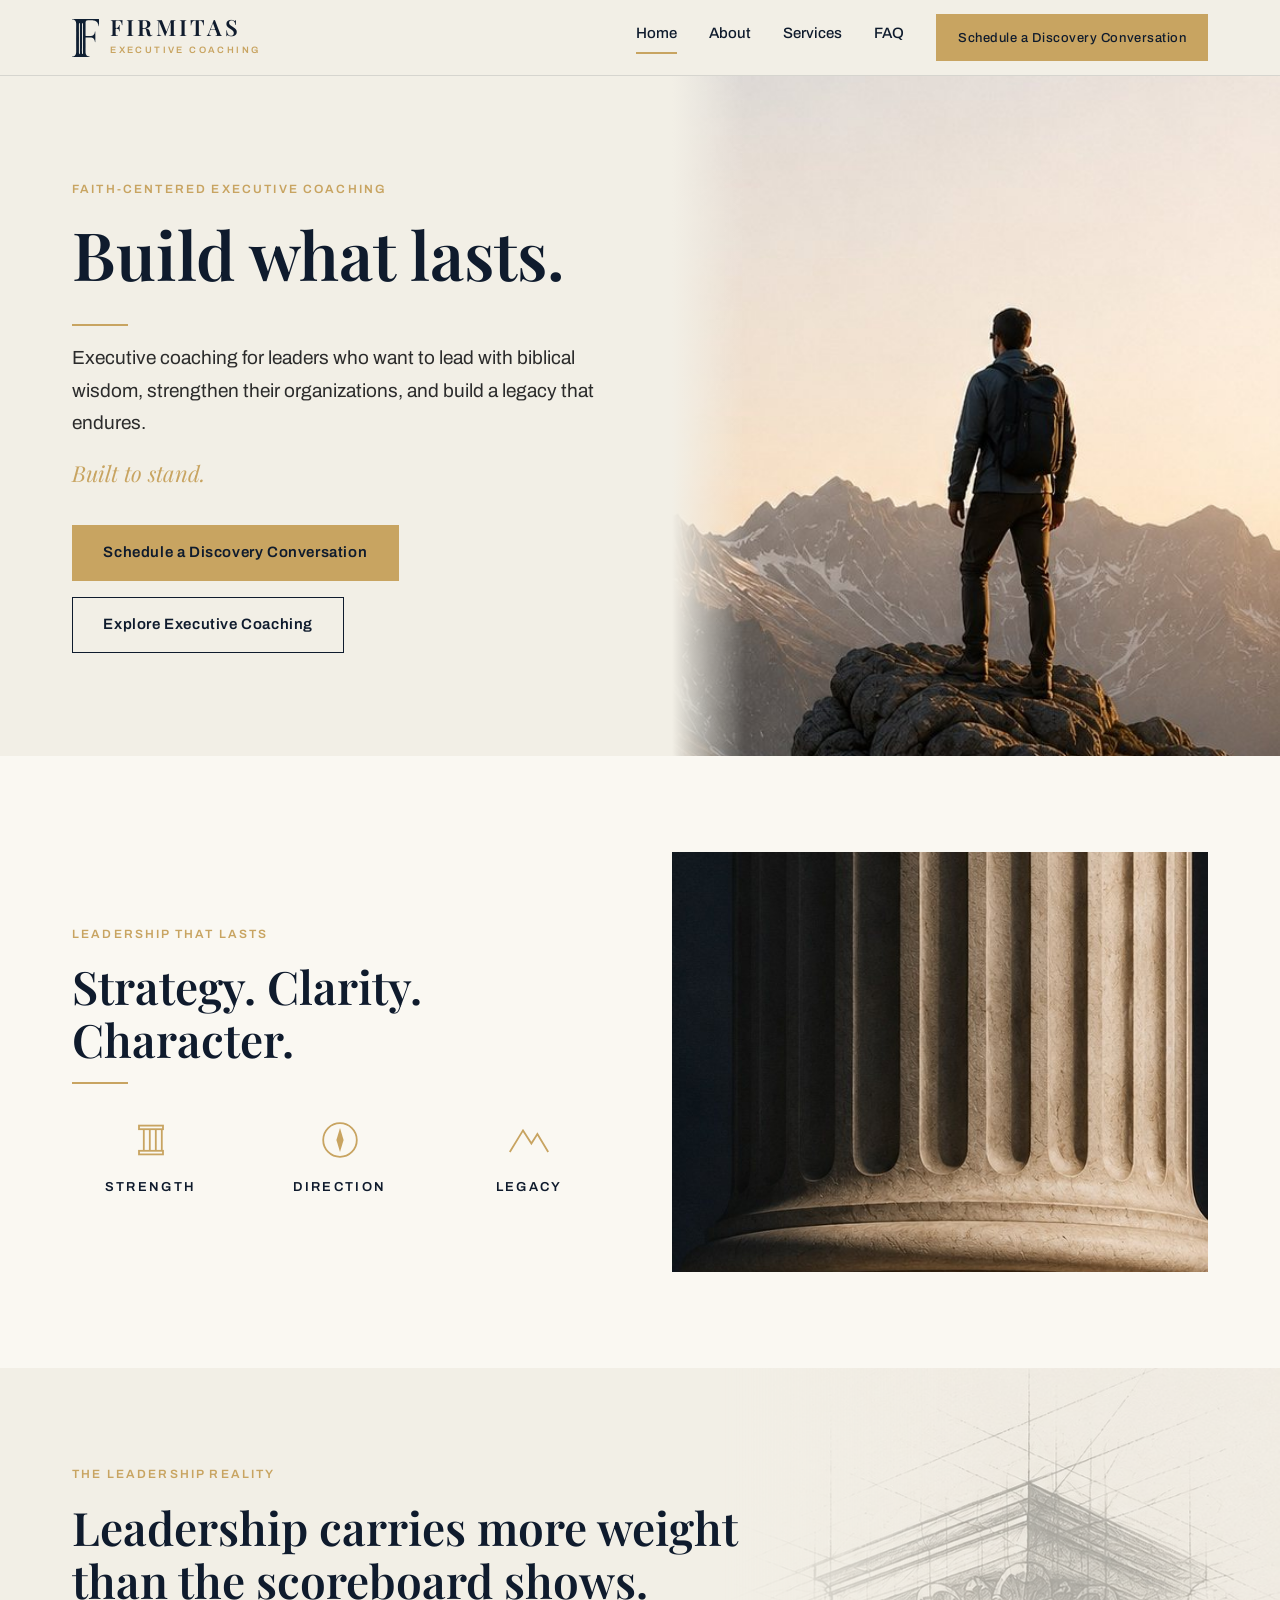
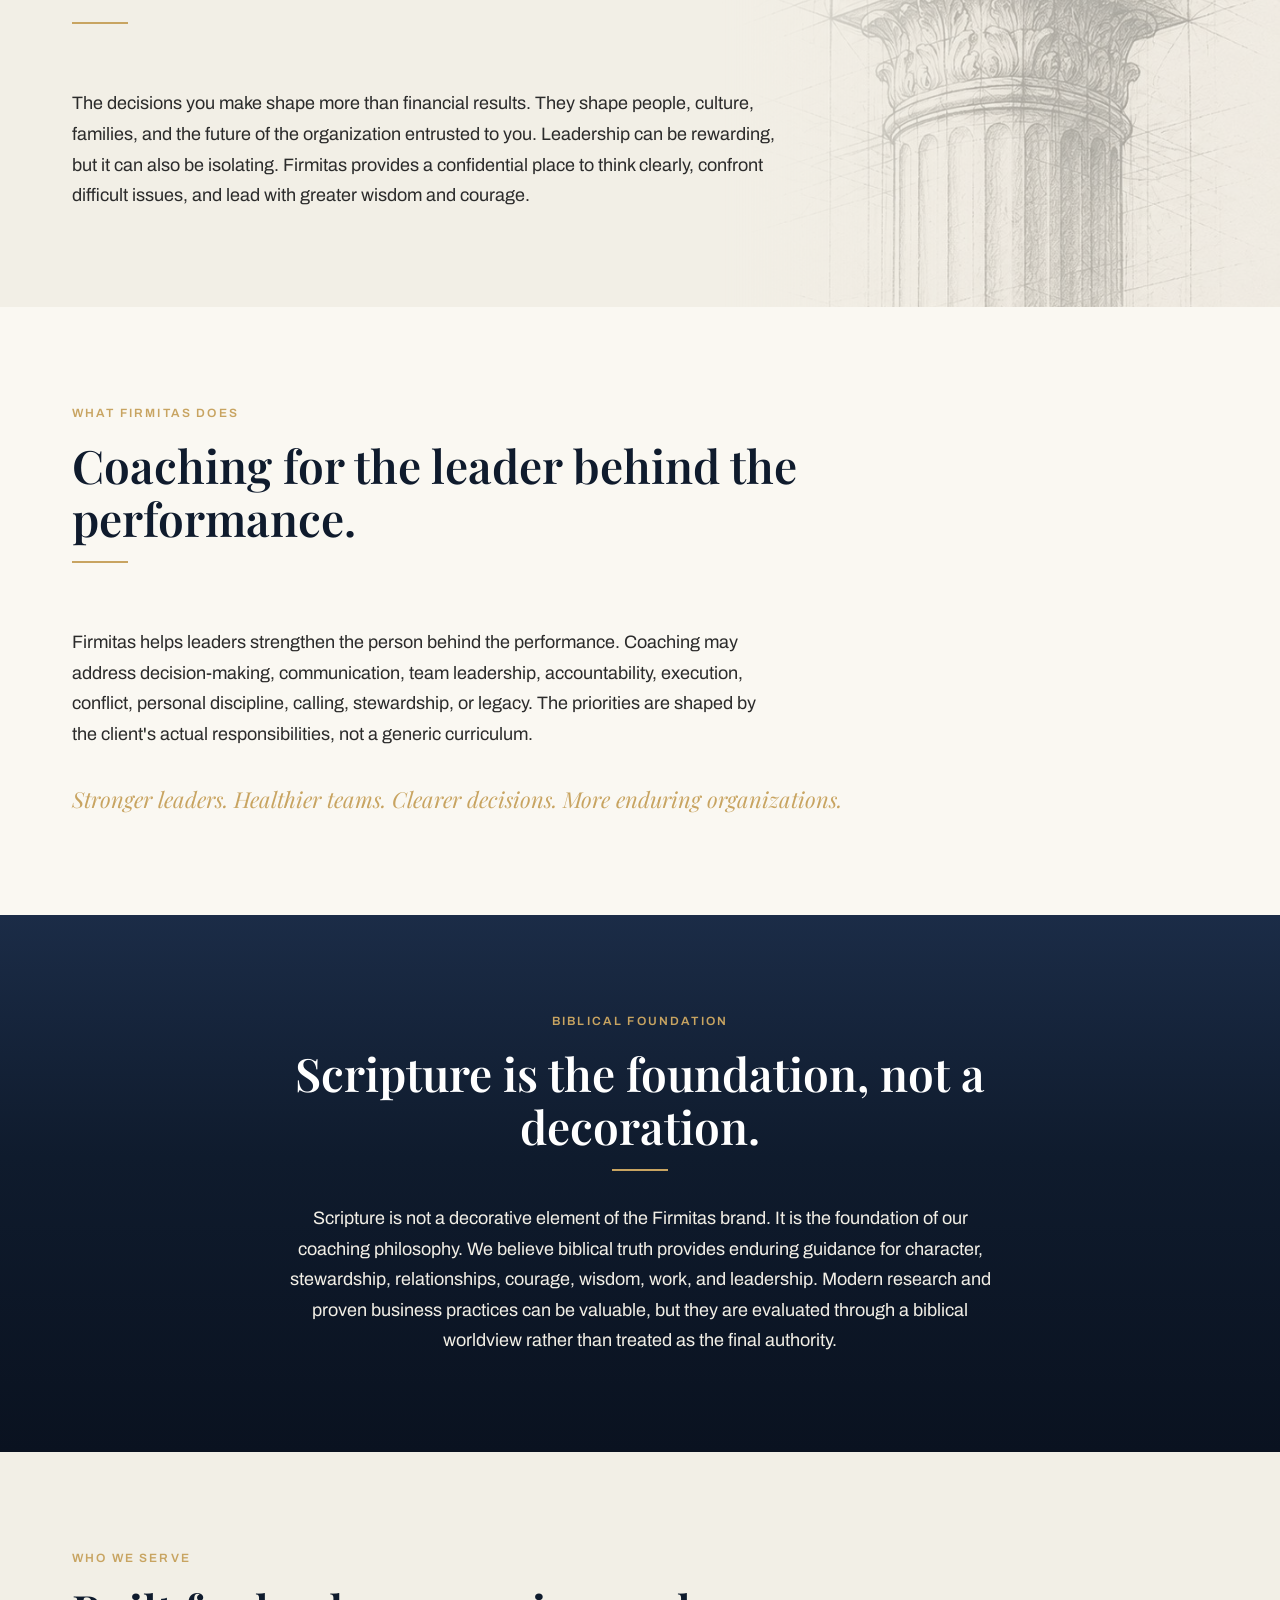
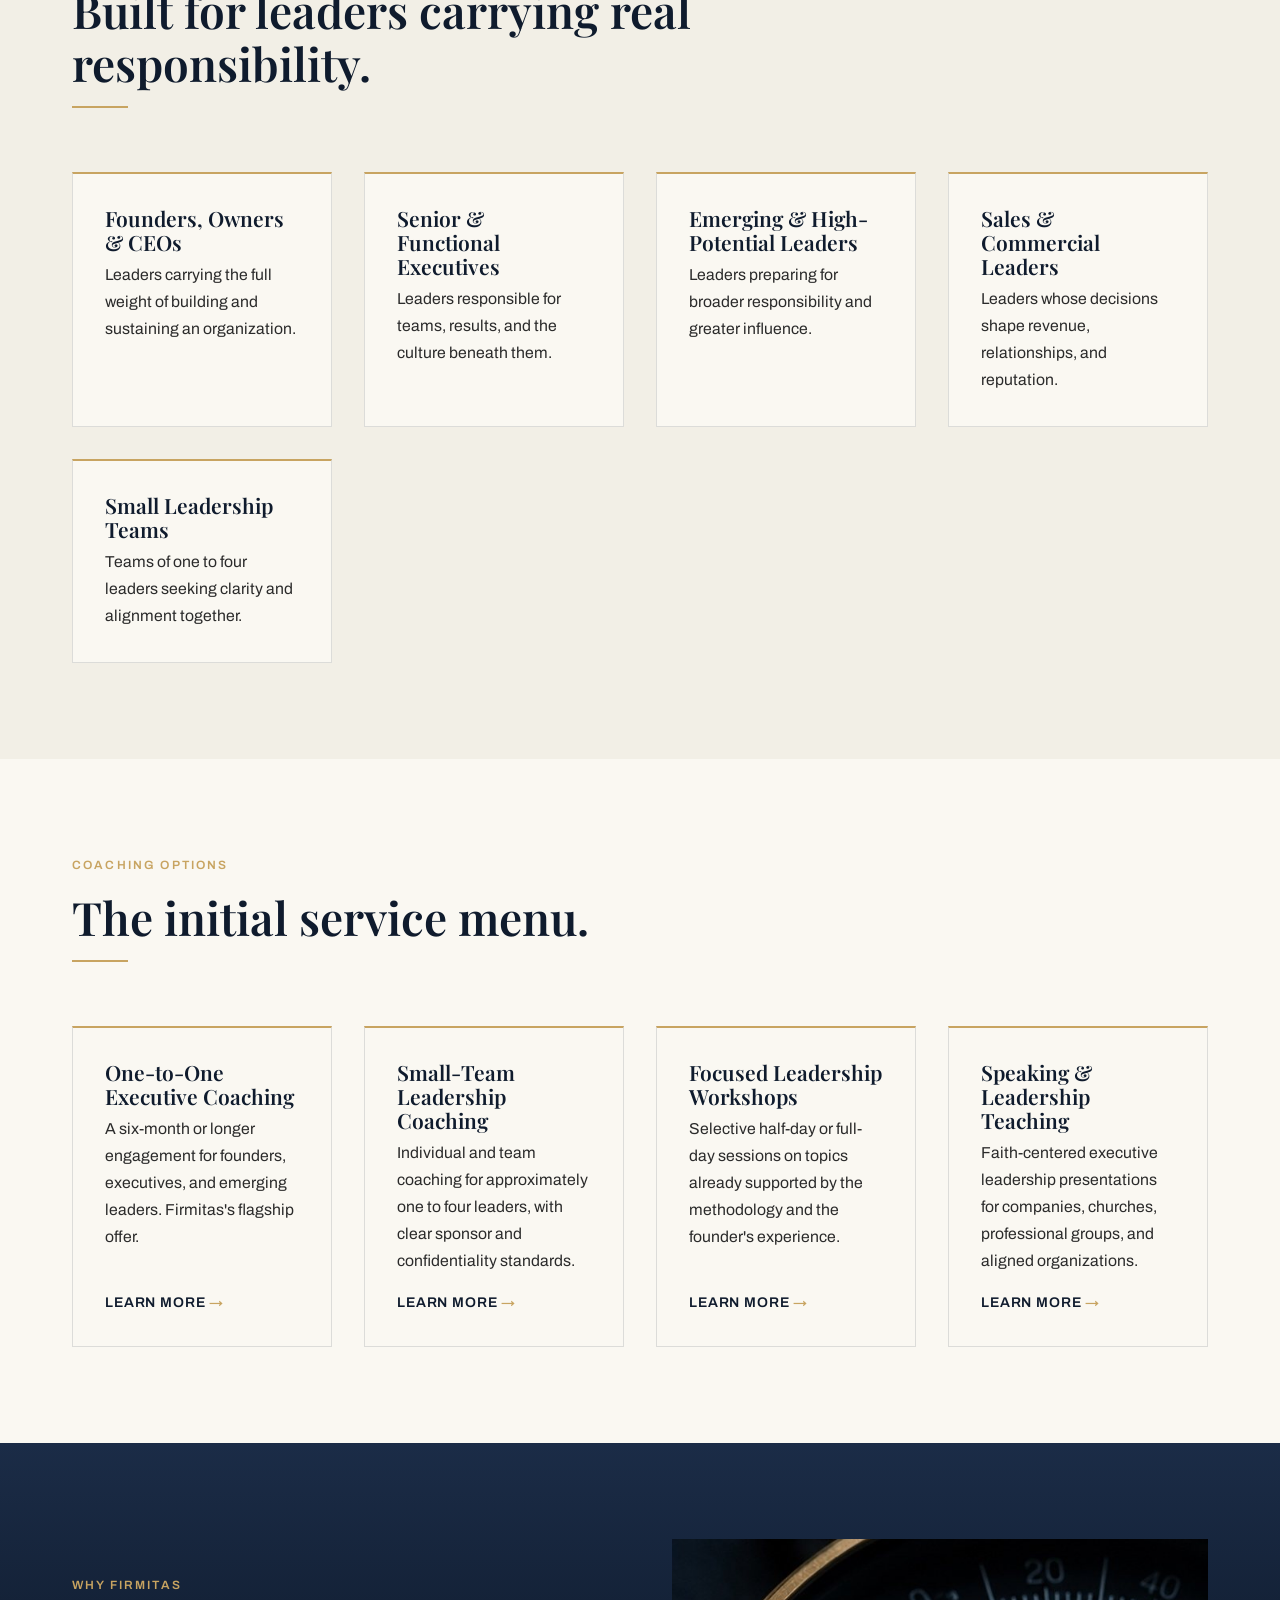
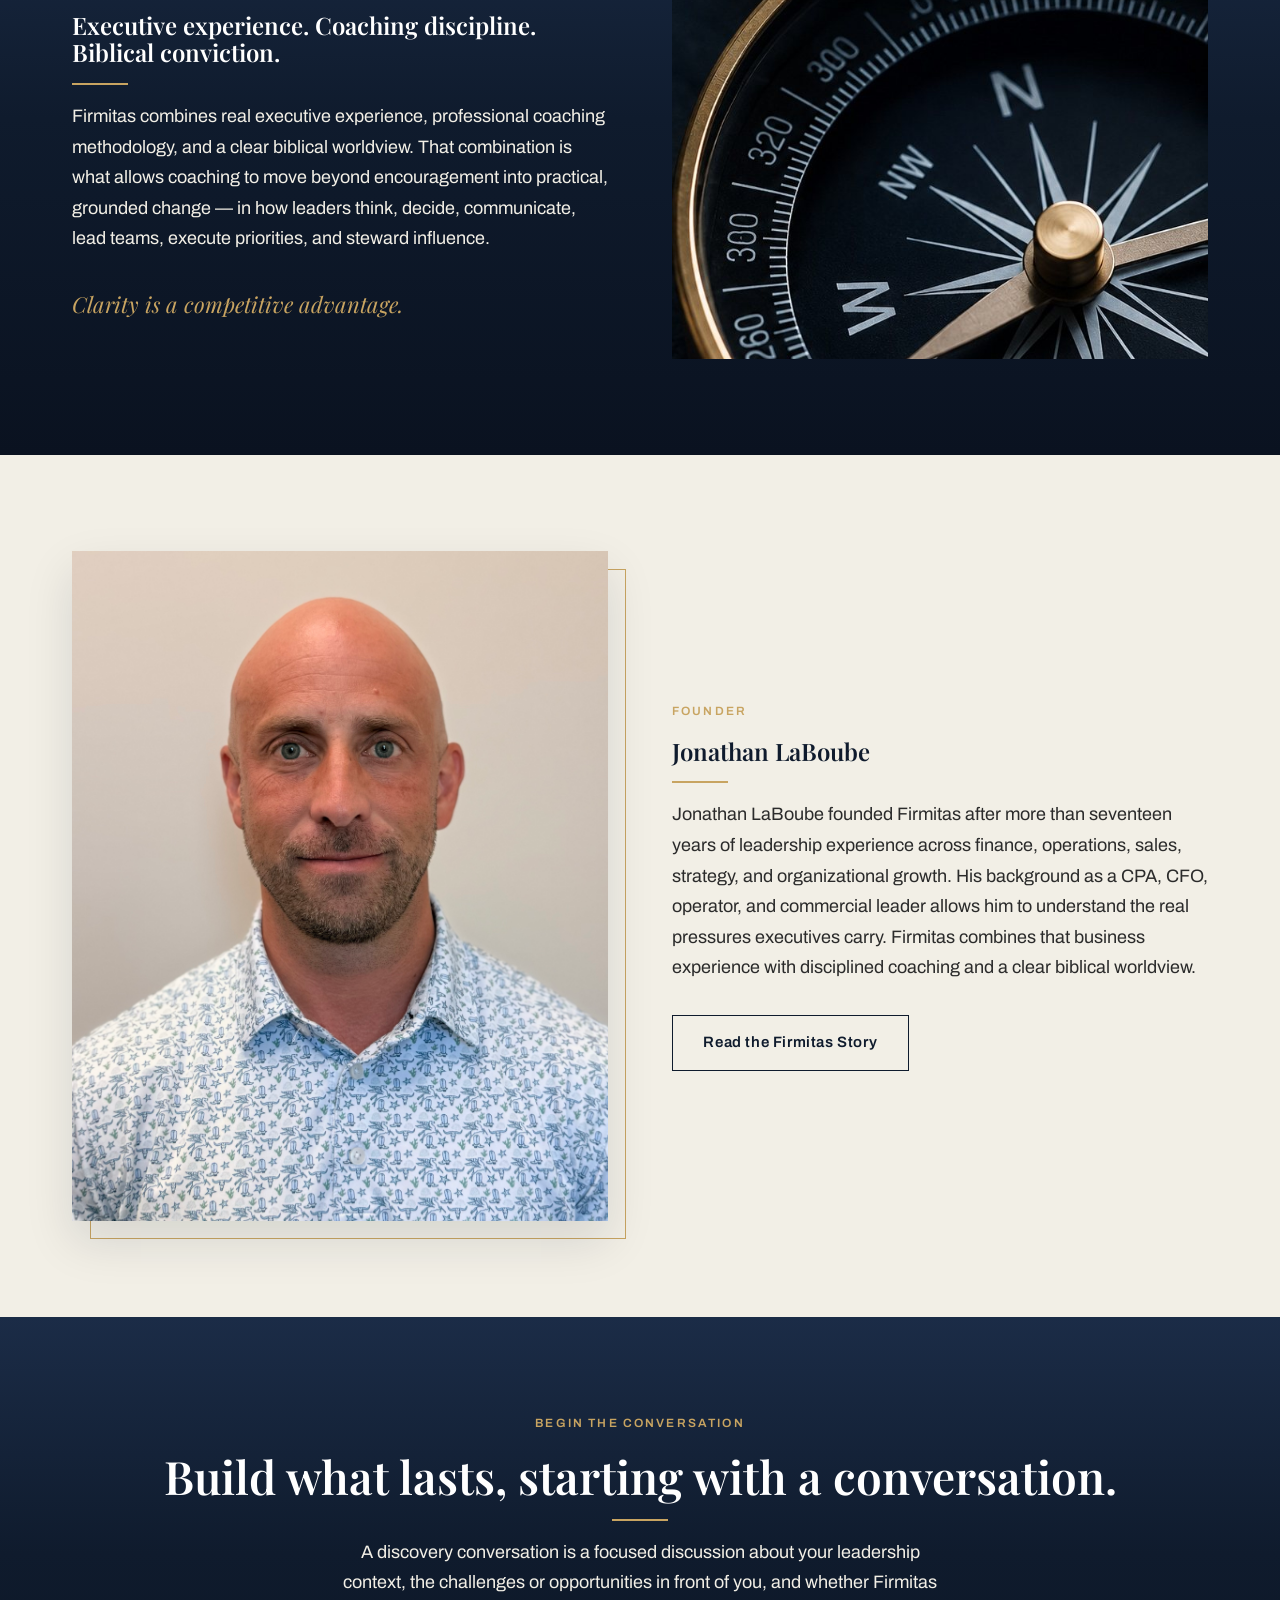
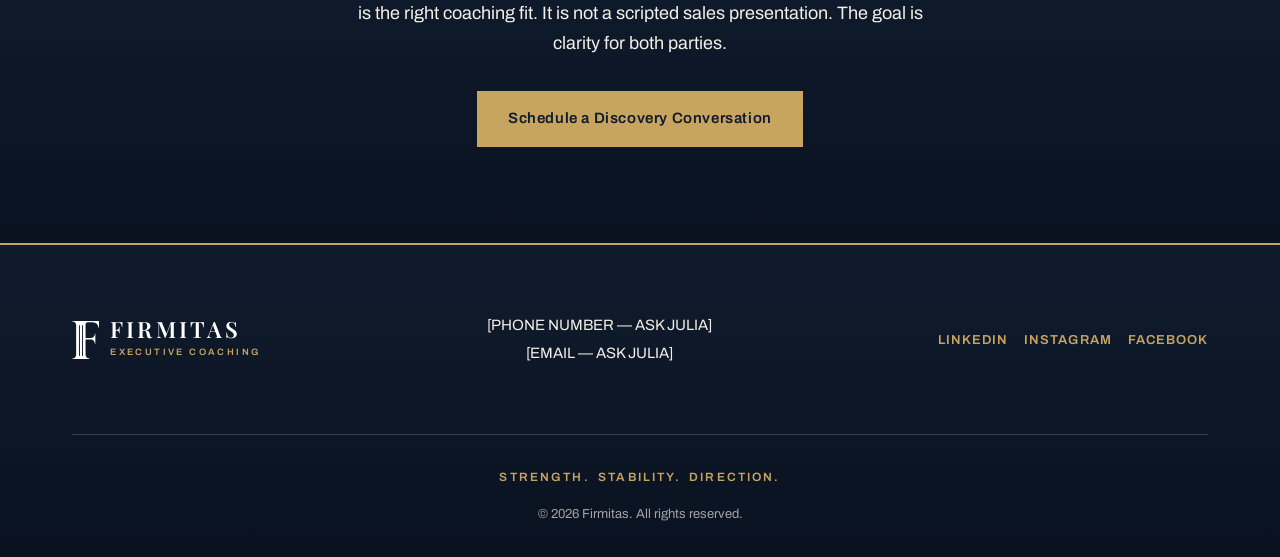
==== commit c0f170d5: "Revert "Add scroll-driven crumbling-column story to homepage with Higgsfield-generated sketch frames" ====
--- a/index.html
+++ b/index.html
@@ -78,48 +78,40 @@
       </div>
     </section>
 
-    <!-- 3-5. Scroll-told column story: the column crumbles as you scroll while the
-         Leadership Reality / What Firmitas Does / Biblical Foundation messages slide
-         through, ending on the foundation carrying three new pillars.
-         Frames are Higgsfield-generated sketches (images/column-stage-1..5.jpg).
-         Falls back to a static stacked layout when JS is absent or the visitor
-         prefers reduced motion. -->
-    <section class="scrolly" data-scrolly aria-label="The Firmitas story: a column crumbles without a strong foundation, and three new pillars are built on the foundation that holds">
-      <div class="scrolly-sticky">
-        <div class="scrolly-panels">
-          <div class="scrolly-panel">
-            <span class="eyebrow">The Leadership Reality</span>
-            <h2>Leadership carries more weight than the scoreboard shows.</h2>
-            <hr class="gold-rule" />
-            <p>The decisions you make shape more than financial results. They shape people, culture, families, and the future of the organization entrusted to you. Leadership can be rewarding, but it can also be isolating. Firmitas provides a confidential place to think clearly, confront difficult issues, and lead with greater wisdom and courage.</p>
-          </div>
-          <div class="scrolly-panel">
-            <span class="eyebrow">What Firmitas Does</span>
-            <h2>Coaching for the leader behind the performance.</h2>
-            <hr class="gold-rule" />
-            <p>Firmitas helps leaders strengthen the person behind the performance. Coaching may address decision-making, communication, team leadership, accountability, execution, conflict, personal discipline, calling, stewardship, or legacy. The priorities are shaped by the client's actual responsibilities, not a generic curriculum.</p>
-            <p class="accent-line" style="font-size: 1.125rem; margin-top: var(--space-sm);">Stronger leaders. Healthier teams. Clearer decisions. More enduring organizations.</p>
-          </div>
-          <div class="scrolly-panel scrolly-panel--navy">
-            <span class="eyebrow">Biblical Foundation</span>
-            <h2>Scripture is the foundation, not a decoration.</h2>
-            <hr class="gold-rule" />
-            <p>Scripture is not a decorative element of the Firmitas brand. It is the foundation of our coaching philosophy. We believe biblical truth provides enduring guidance for character, stewardship, relationships, courage, wisdom, work, and leadership. Modern research and proven business practices can be valuable, but they are evaluated through a biblical worldview rather than treated as the final authority.</p>
-          </div>
-          <div class="scrolly-panel">
-            <span class="eyebrow">The Firmitas Way</span>
-            <h2>Strength. Direction. Legacy.</h2>
-            <hr class="gold-rule" />
-            <p>On a foundation that holds, what you build can last — in you, your team, and the organization entrusted to you.</p>
-          </div>
-        </div>
-        <div class="scrolly-figure" aria-hidden="true">
-          <img class="scrolly-frame is-visible" src="images/column-stage-1.jpg" alt="" decoding="async" />
-          <img class="scrolly-frame" src="images/column-stage-2.jpg" alt="" decoding="async" />
-          <img class="scrolly-frame" src="images/column-stage-3.jpg" alt="" decoding="async" />
-          <img class="scrolly-frame" src="images/column-stage-4.jpg" alt="" decoding="async" />
-          <img class="scrolly-frame" src="images/column-stage-5.jpg" alt="" decoding="async" />
-        </div>
+    <!-- 3. The leadership reality — column sketch bleeds in at right -->
+    <section class="section section--sketch">
+      <div class="container">
+        <div class="section-heading">
+          <span class="eyebrow">The Leadership Reality</span>
+          <h2>Leadership carries more weight than the scoreboard shows.</h2>
+          <hr class="gold-rule" />
+        </div>
+        <p class="lede">The decisions you make shape more than financial results. They shape people, culture, families, and the future of the organization entrusted to you. Leadership can be rewarding, but it can also be isolating. Firmitas provides a confidential place to think clearly, confront difficult issues, and lead with greater wisdom and courage.</p>
+      </div>
+    </section>
+
+    <!-- 4. What Firmitas does -->
+    <section class="section section--paper">
+      <div class="container">
+        <div class="section-heading">
+          <span class="eyebrow">What Firmitas Does</span>
+          <h2>Coaching for the leader behind the performance.</h2>
+          <hr class="gold-rule" />
+        </div>
+        <p class="lede">Firmitas helps leaders strengthen the person behind the performance. Coaching may address decision-making, communication, team leadership, accountability, execution, conflict, personal discipline, calling, stewardship, or legacy. The priorities are shaped by the client's actual responsibilities, not a generic curriculum.</p>
+        <p class="accent-line" style="margin-top: var(--space-md);">Stronger leaders. Healthier teams. Clearer decisions. More enduring organizations.</p>
+      </div>
+    </section>
+
+    <!-- 5. Biblical foundation — navy gradient band, centered -->
+    <section class="section section--navy">
+      <div class="container">
+        <div class="section-heading section-heading--center" style="margin-bottom: var(--space-md);">
+          <span class="eyebrow">Biblical Foundation</span>
+          <h2>Scripture is the foundation, not a decoration.</h2>
+          <hr class="gold-rule gold-rule--center" />
+        </div>
+        <p class="lede" style="margin: 0 auto; text-align: center;">Scripture is not a decorative element of the Firmitas brand. It is the foundation of our coaching philosophy. We believe biblical truth provides enduring guidance for character, stewardship, relationships, courage, wisdom, work, and leadership. Modern research and proven business practices can be valuable, but they are evaluated through a biblical worldview rather than treated as the final authority.</p>
       </div>
     </section>
 
--- a/css/styles.css
+++ b/css/styles.css
@@ -588,179 +588,6 @@
 }
 
 /* ---------------------------------------------------------------------------
-   Scroll-told column story (homepage)
-   Default styles are the static no-JS / reduced-motion fallback: all panels
-   stacked and only the first frame shown. main.js adds .scrolly--js to enable
-   the sticky, scroll-driven experience.
---------------------------------------------------------------------------- */
-
-.scrolly {
-  background-color: var(--color-limestone);
-}
-
-.scrolly-sticky {
-  display: grid;
-  grid-template-columns: 1.05fr 0.95fr;
-  gap: var(--space-md);
-  max-width: var(--max-width);
-  margin: 0 auto;
-  padding: var(--space-xl) var(--space-md);
-  align-items: center;
-}
-
-.scrolly-panels {
-  display: flex;
-  flex-direction: column;
-  gap: var(--space-lg);
-}
-
-.scrolly-panel h2 {
-  font-size: clamp(1.75rem, 3.2vw, 2.5rem);
-}
-
-.scrolly-panel p {
-  font-size: 1.0625rem;
-  max-width: 34rem;
-}
-
-.scrolly-panel--navy {
-  background: linear-gradient(180deg, var(--color-navy-light) 0%, var(--color-navy) 70%);
-  color: var(--color-limestone);
-  padding: var(--space-md);
-  box-shadow: var(--shadow-soft);
-}
-
-.scrolly-panel--navy h2 {
-  color: var(--color-white);
-}
-
-.scrolly-figure {
-  position: relative;
-  min-height: 60vh;
-}
-
-.scrolly-frame {
-  display: none;
-  width: 100%;
-  max-height: 88vh;
-  object-fit: contain;
-  margin: 0 auto;
-  /* vignette the sketch paper into the limestone canvas */
-  -webkit-mask-image: radial-gradient(ellipse 92% 94% at center, #000 60%, transparent 99%);
-  mask-image: radial-gradient(ellipse 92% 94% at center, #000 60%, transparent 99%);
-}
-
-.scrolly-frame.is-visible {
-  display: block;
-}
-
-/* --- JS-enhanced scroll mode --- */
-.scrolly--js {
-  height: 520vh;
-  position: relative;
-}
-
-.scrolly--js .scrolly-sticky {
-  position: sticky;
-  top: 0;
-  height: 100vh;
-  max-width: none;
-  padding: 0;
-  gap: 0;
-  overflow: hidden;
-  align-items: stretch;
-}
-
-.scrolly--js .scrolly-panels {
-  position: relative;
-  display: block;
-}
-
-.scrolly--js .scrolly-panel {
-  position: absolute;
-  top: 50%;
-  left: max(var(--space-md), calc((100vw - var(--max-width)) / 2 + var(--space-md)));
-  right: var(--space-md);
-  max-width: 36rem;
-  opacity: 0;
-  transform: translateY(-50%) translateY(48px);
-  transition: opacity 0.5s ease, transform 0.5s ease;
-  pointer-events: none;
-}
-
-.scrolly--js .scrolly-panel.is-active {
-  opacity: 1;
-  transform: translateY(-50%);
-  pointer-events: auto;
-}
-
-.scrolly--js .scrolly-panel.is-above {
-  opacity: 0;
-  transform: translateY(-50%) translateY(-48px);
-}
-
-.scrolly--js .scrolly-figure {
-  height: 100vh;
-  display: flex;
-  align-items: center;
-  justify-content: center;
-}
-
-.scrolly--js .scrolly-frame {
-  display: block;
-  position: absolute;
-  top: 50%;
-  left: 50%;
-  height: 94vh;
-  width: auto;
-  max-width: 100%;
-  transform: translate(-50%, -50%);
-  opacity: 0;
-  transition: opacity 0.45s ease;
-}
-
-.scrolly--js .scrolly-frame.is-visible {
-  opacity: 1;
-}
-
-@media (max-width: 860px) {
-  .scrolly-sticky {
-    grid-template-columns: 1fr;
-  }
-
-  .scrolly--js .scrolly-sticky {
-    grid-template-rows: 46vh 1fr;
-  }
-
-  .scrolly--js .scrolly-figure {
-    order: -1;
-    height: 46vh;
-  }
-
-  .scrolly--js .scrolly-frame {
-    height: 44vh;
-  }
-
-  .scrolly--js .scrolly-panels {
-    position: relative;
-  }
-
-  .scrolly--js .scrolly-panel {
-    left: var(--space-md);
-    right: var(--space-md);
-    max-width: none;
-  }
-
-  .scrolly--js .scrolly-panel h2 {
-    font-size: 1.375rem;
-  }
-
-  .scrolly--js .scrolly-panel p {
-    font-size: 0.9375rem;
-  }
-}
-
-/* ---------------------------------------------------------------------------
    Cards
 --------------------------------------------------------------------------- */
 
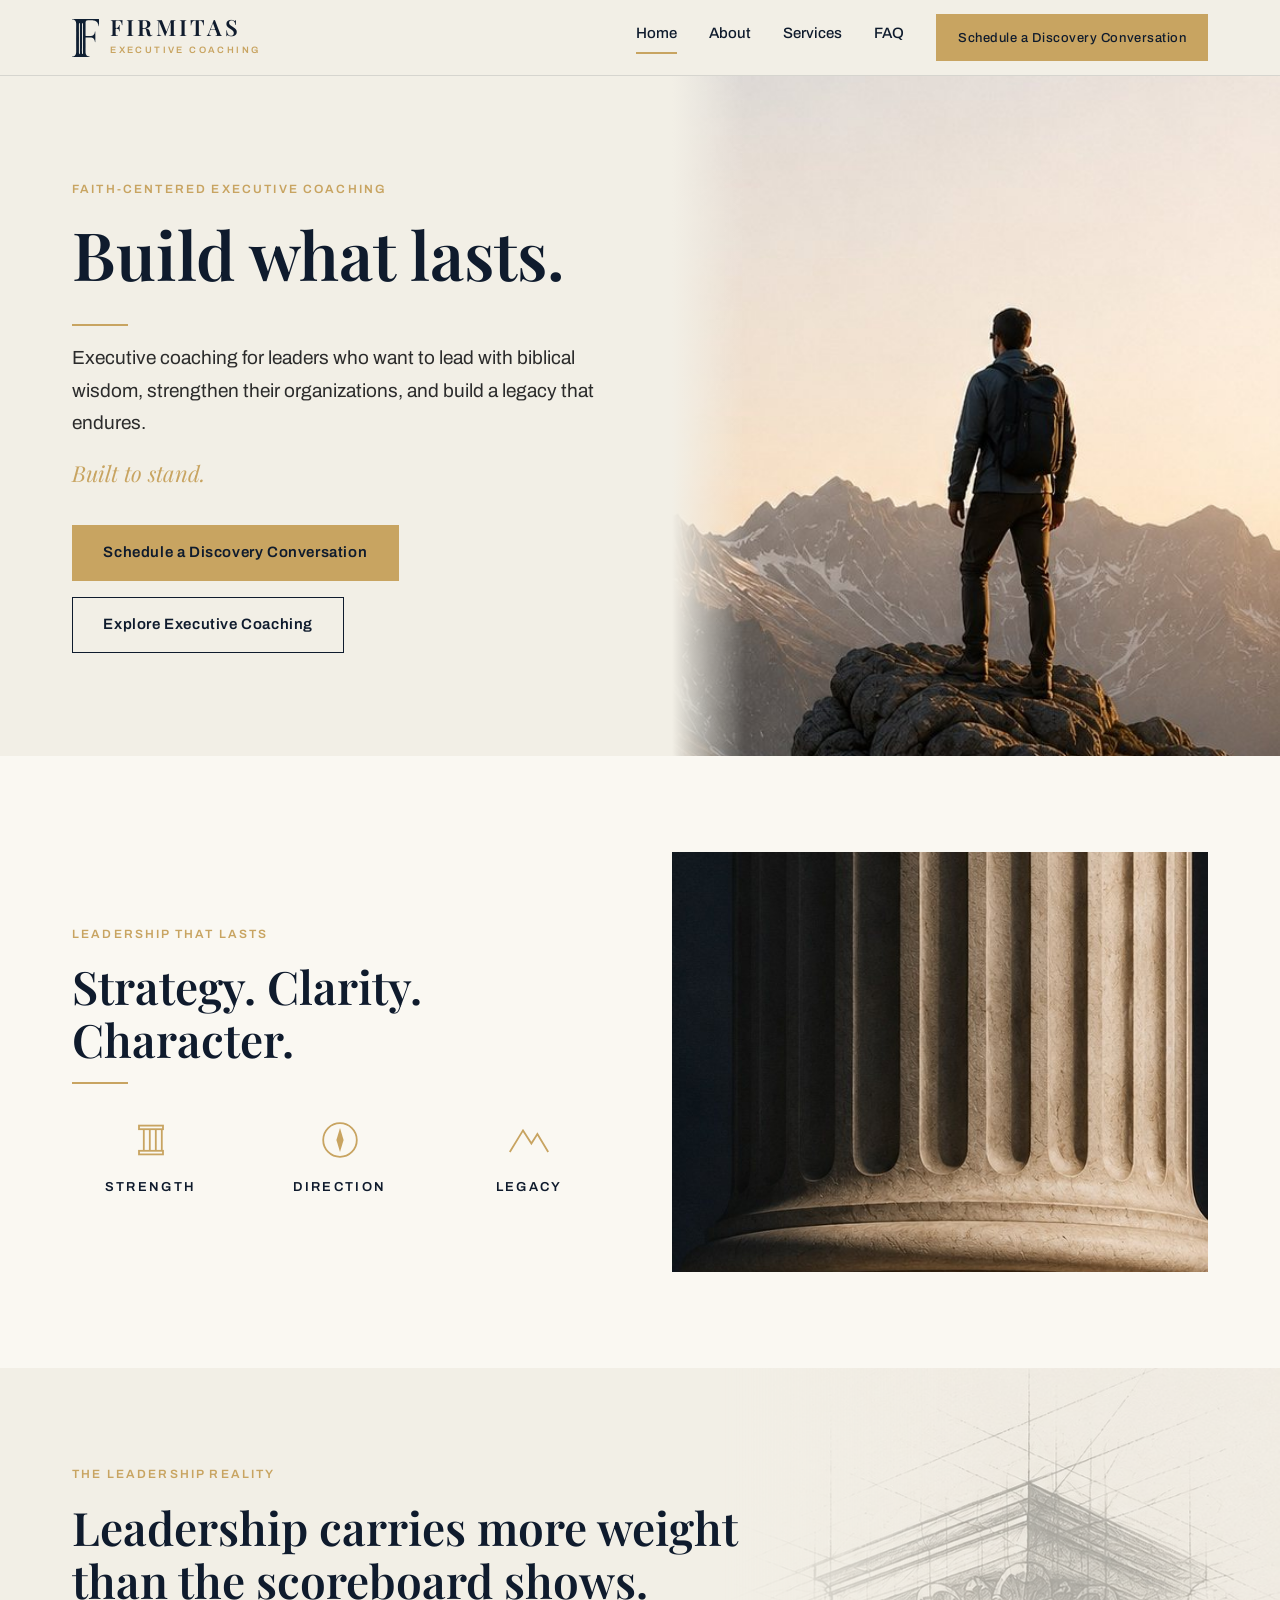
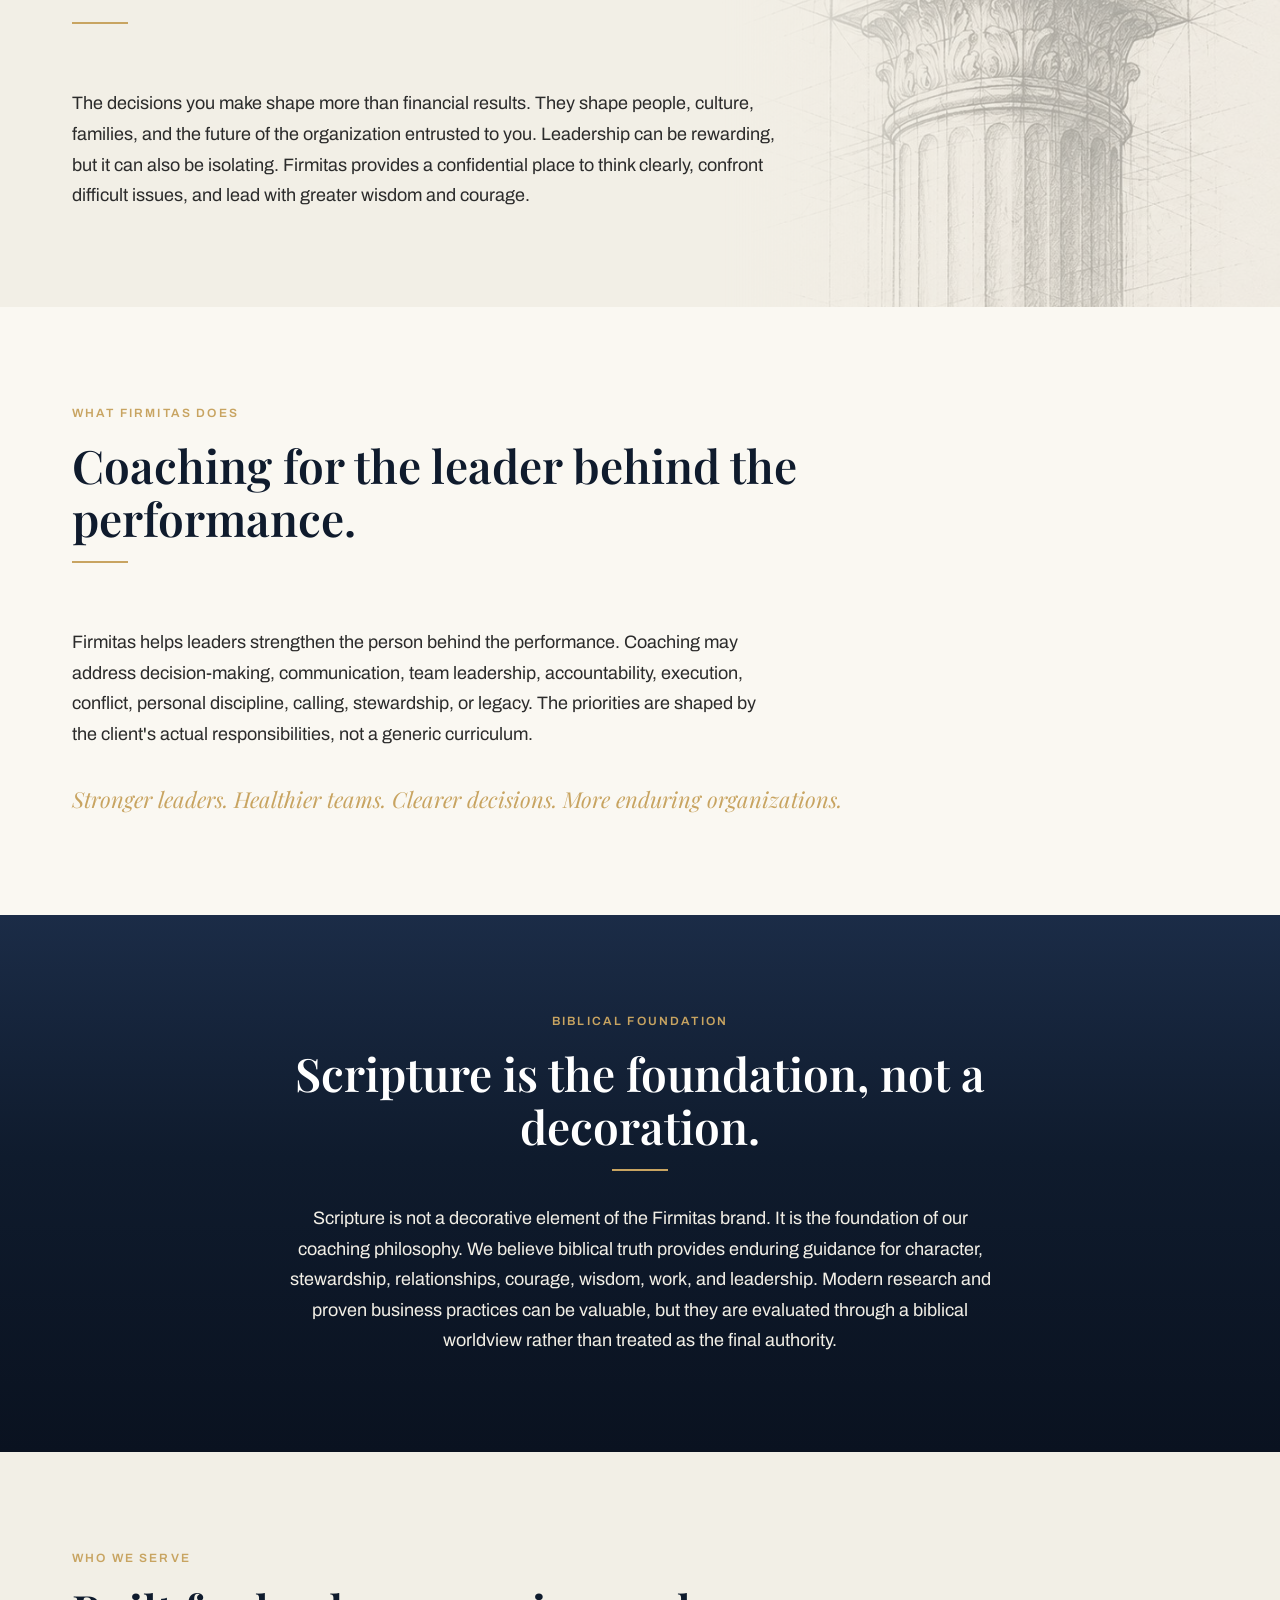
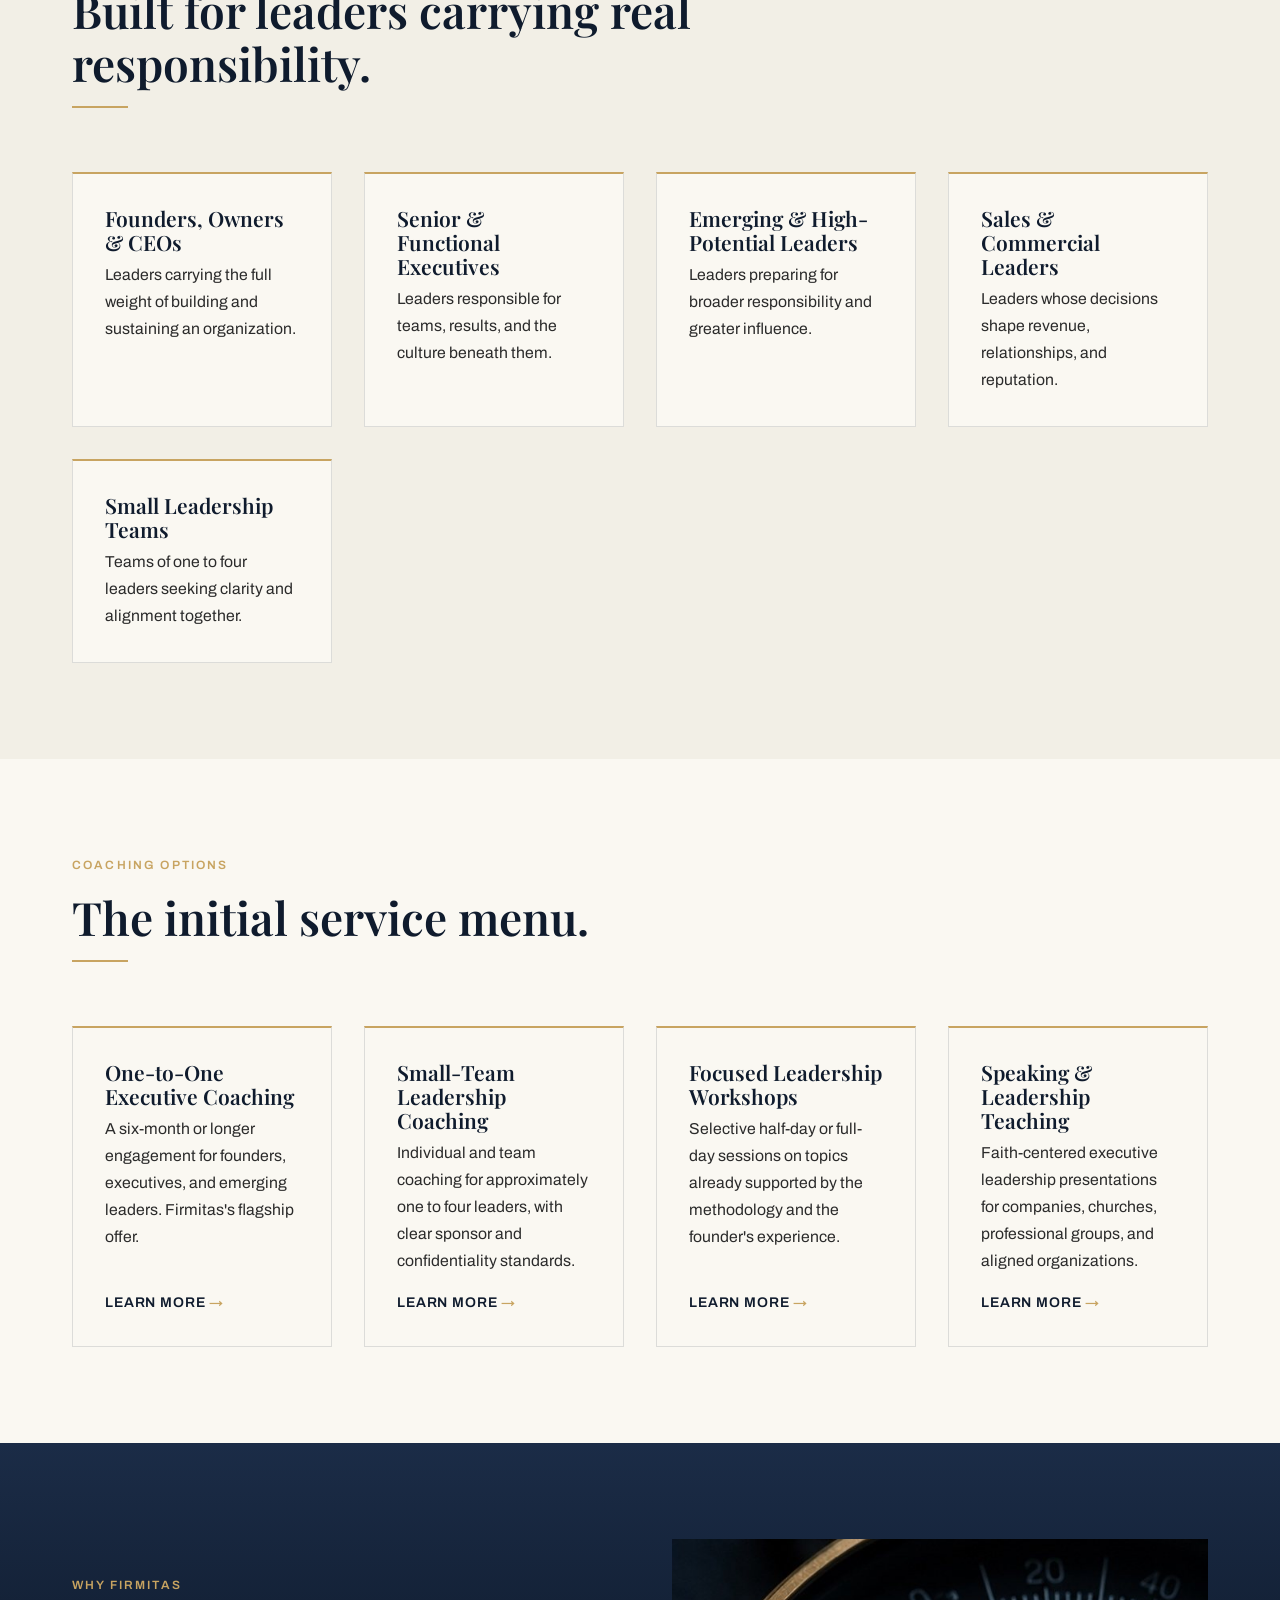
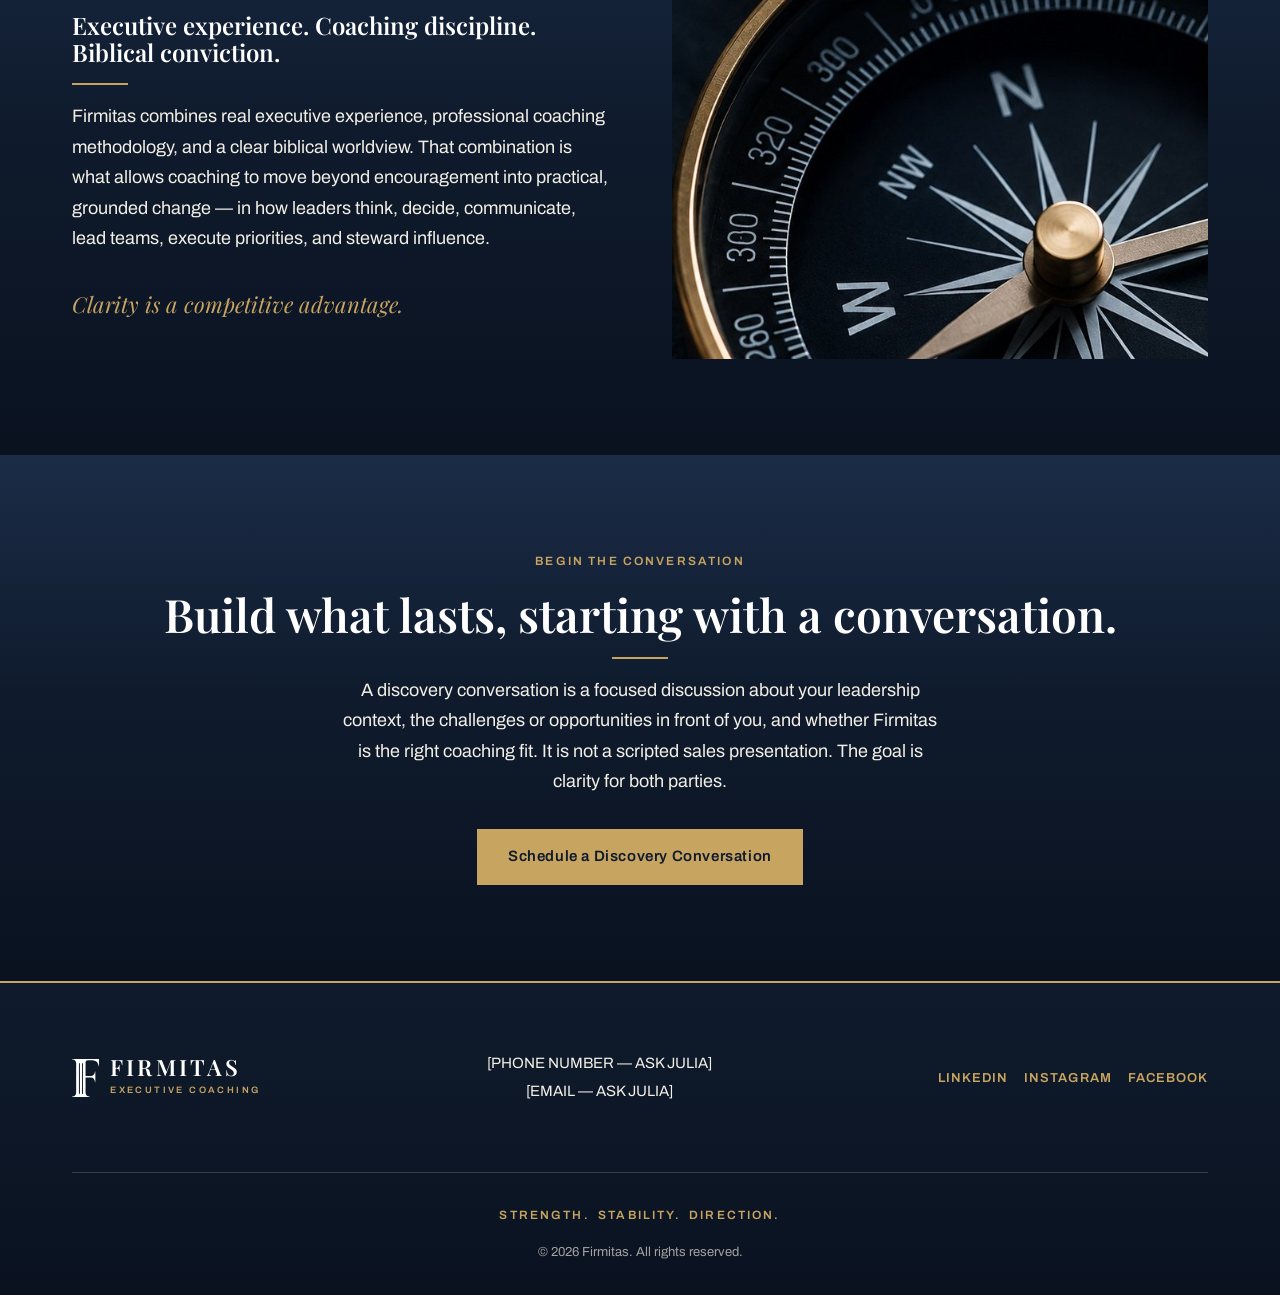
==== commit d73afd2f: "Remove duplicate founder section from homepage Jonathan's photo/bio already lives on about.html; kee" ====
--- a/index.html
+++ b/index.html
@@ -197,24 +197,6 @@
       </div>
     </section>
 
-    <!-- 9. Founder credibility -->
-    <section class="section">
-      <div class="container two-col">
-        <div class="framed-photo">
-          <img src="images/jonathanimage1.jpg" alt="Jonathan LaBoube, Founder of Firmitas" class="founder-photo" />
-        </div>
-        <div>
-          <span class="eyebrow">Founder</span>
-          <h2>Jonathan LaBoube</h2>
-          <hr class="gold-rule" />
-          <p class="lede">Jonathan LaBoube founded Firmitas after more than seventeen years of leadership experience across finance, operations, sales, strategy, and organizational growth. His background as a CPA, CFO, operator, and commercial leader allows him to understand the real pressures executives carry. Firmitas combines that business experience with disciplined coaching and a clear biblical worldview.</p>
-          <div style="margin-top: var(--space-md);">
-            <a href="about.html" class="btn-outline">Read the Firmitas Story</a>
-          </div>
-        </div>
-      </div>
-    </section>
-
     <!-- 10. Final invitation -->
     <section class="section section--navy cta-band">
       <div class="container">
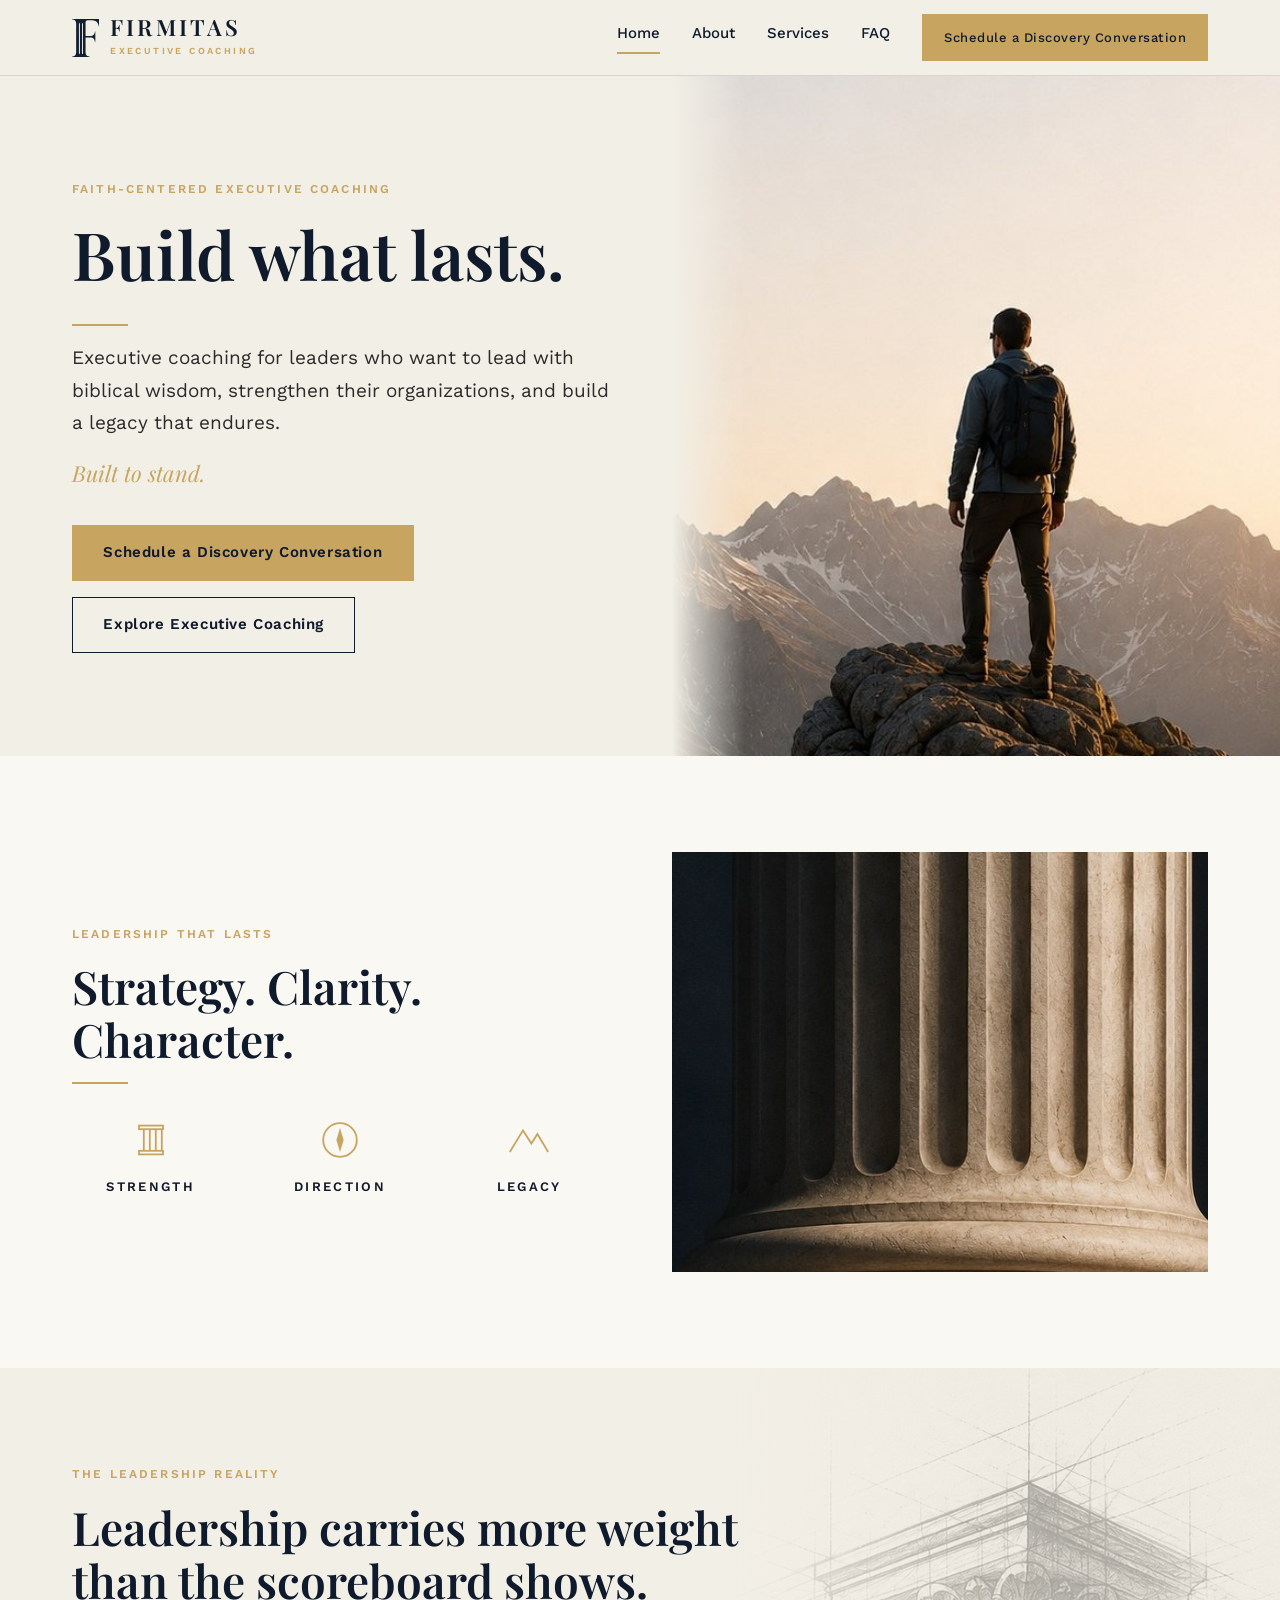
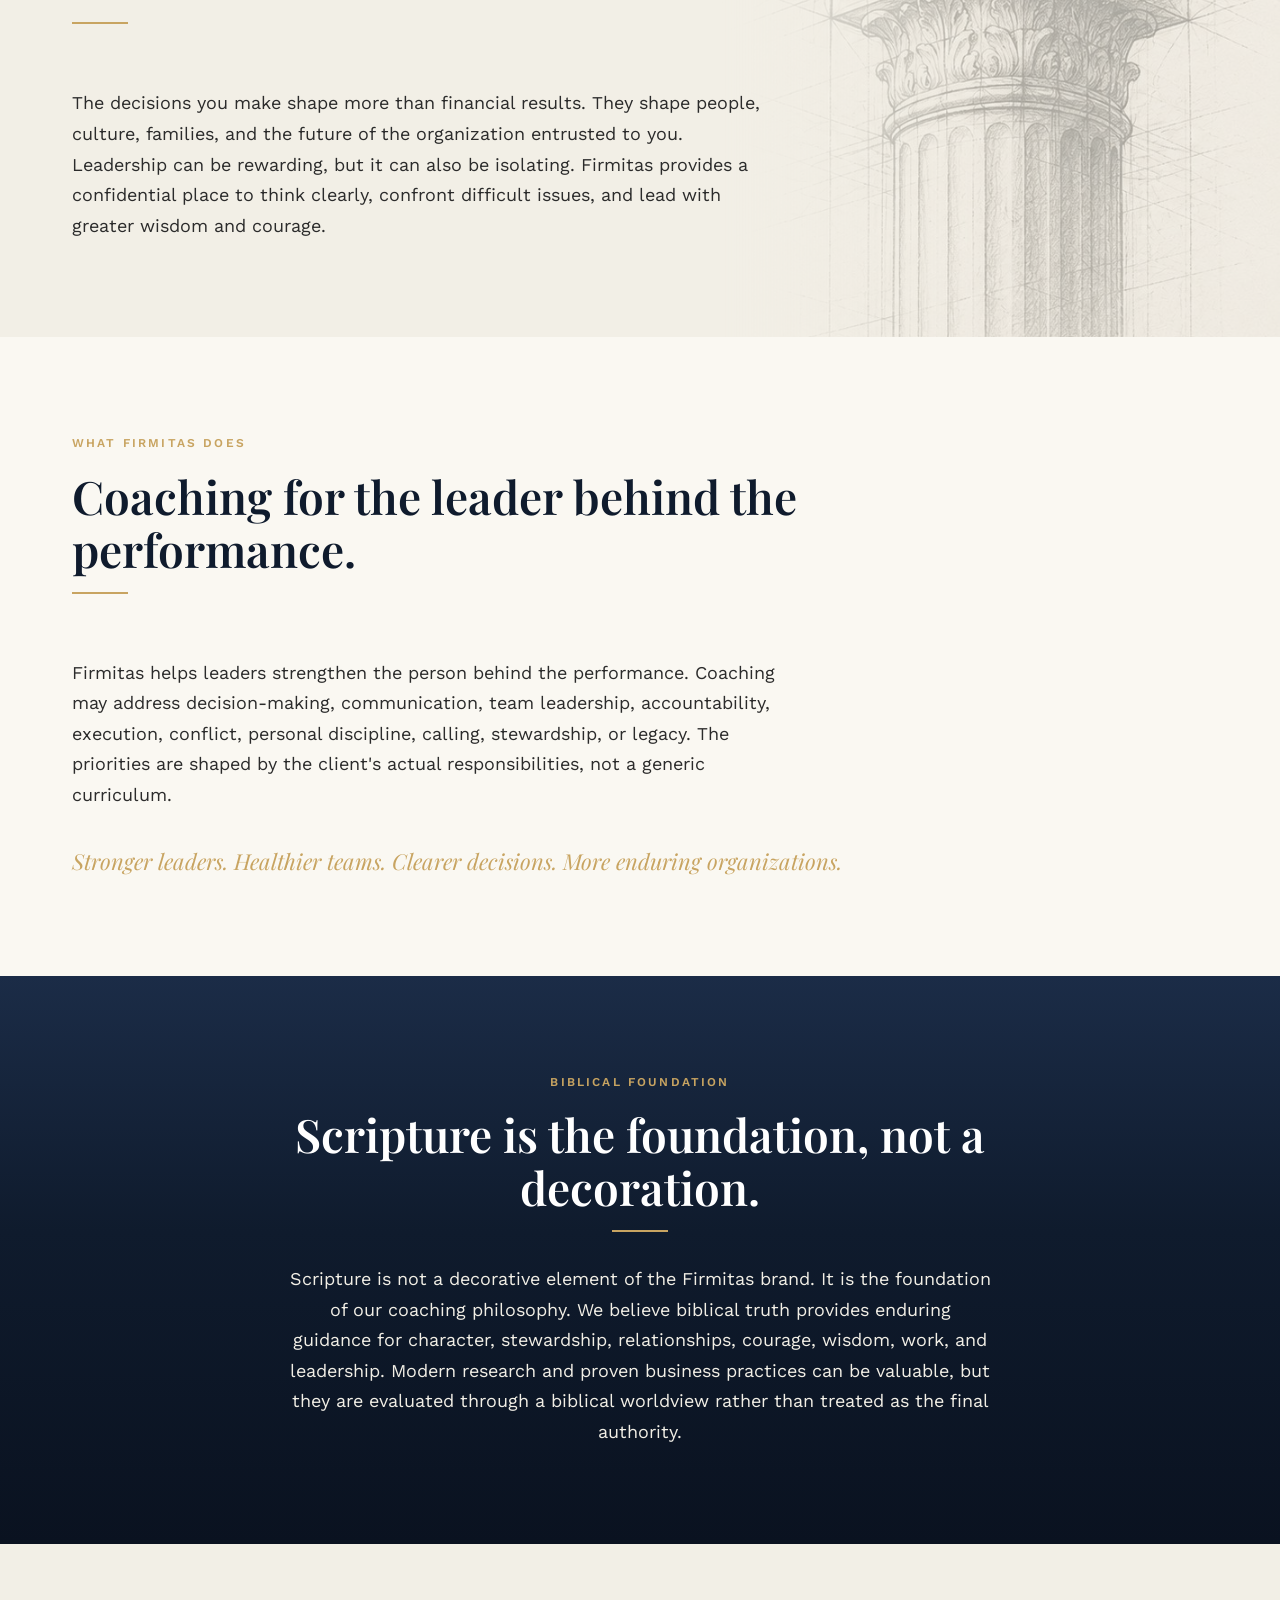
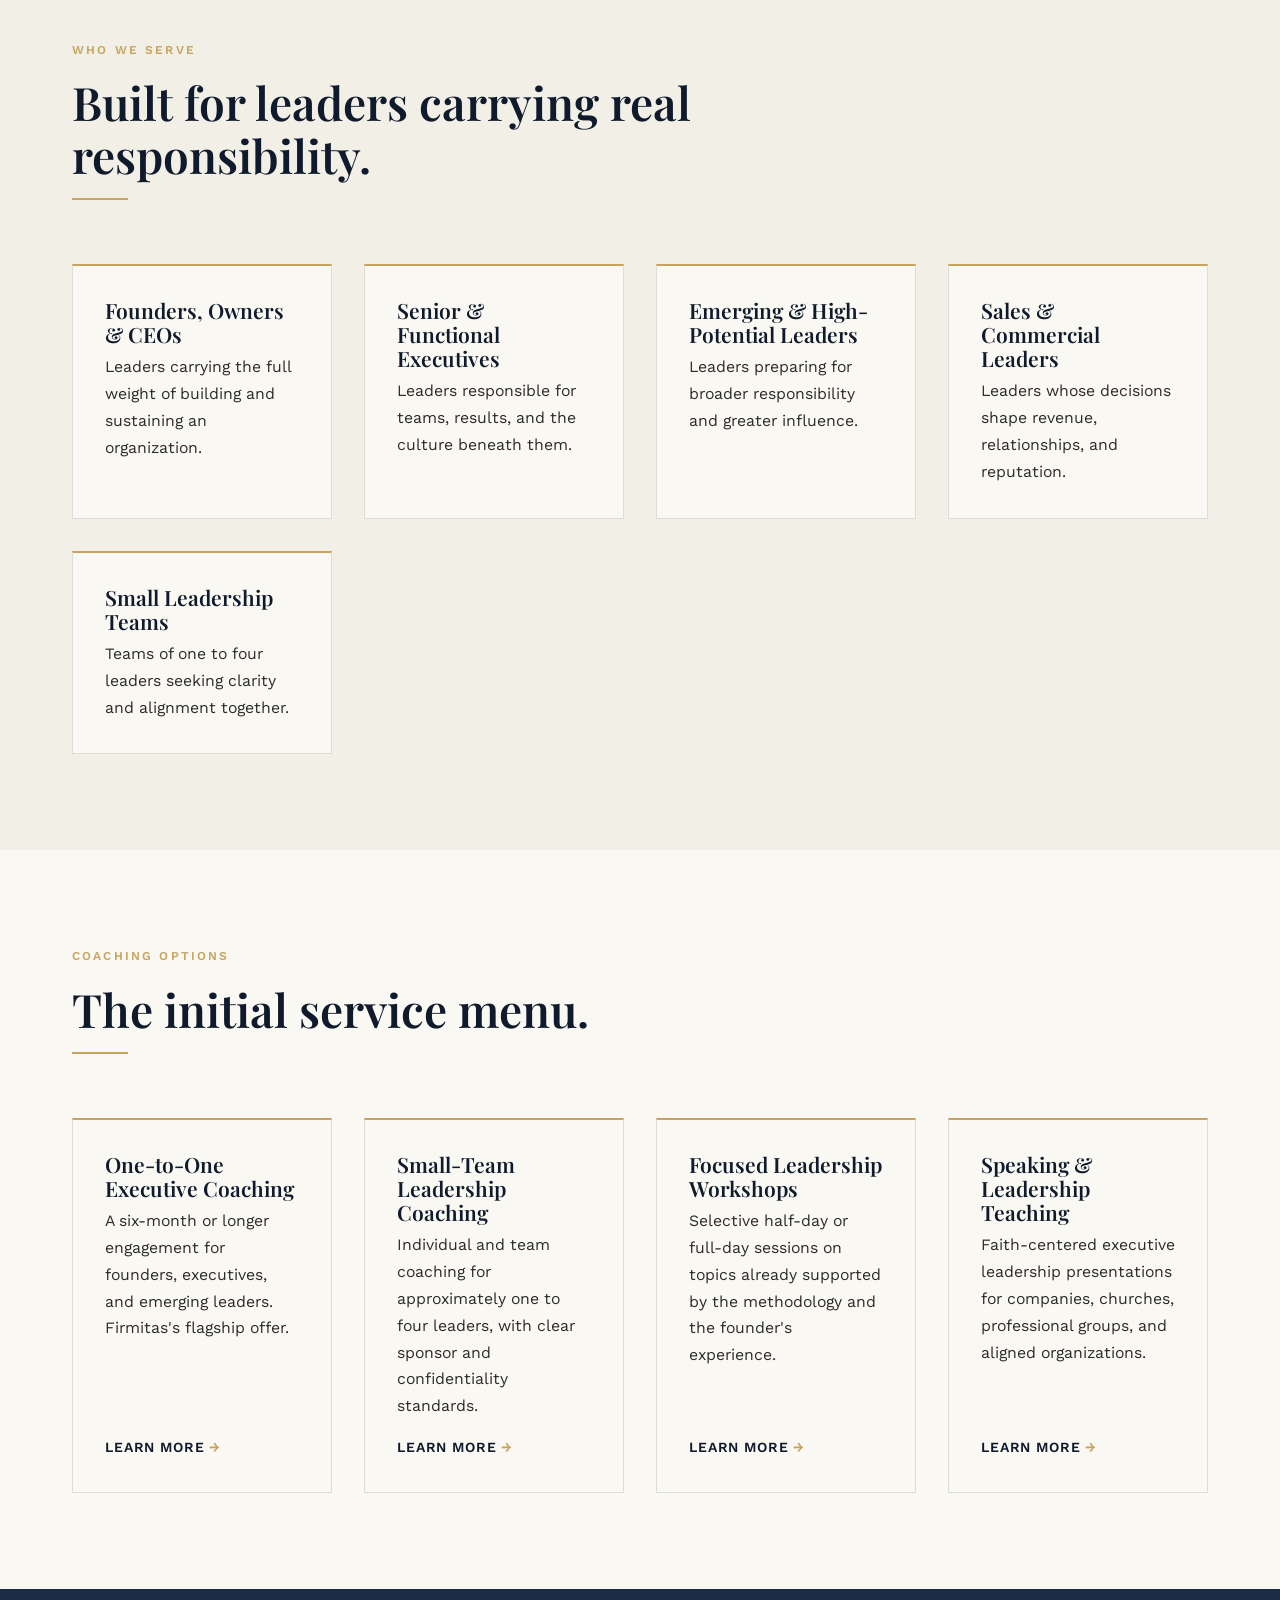
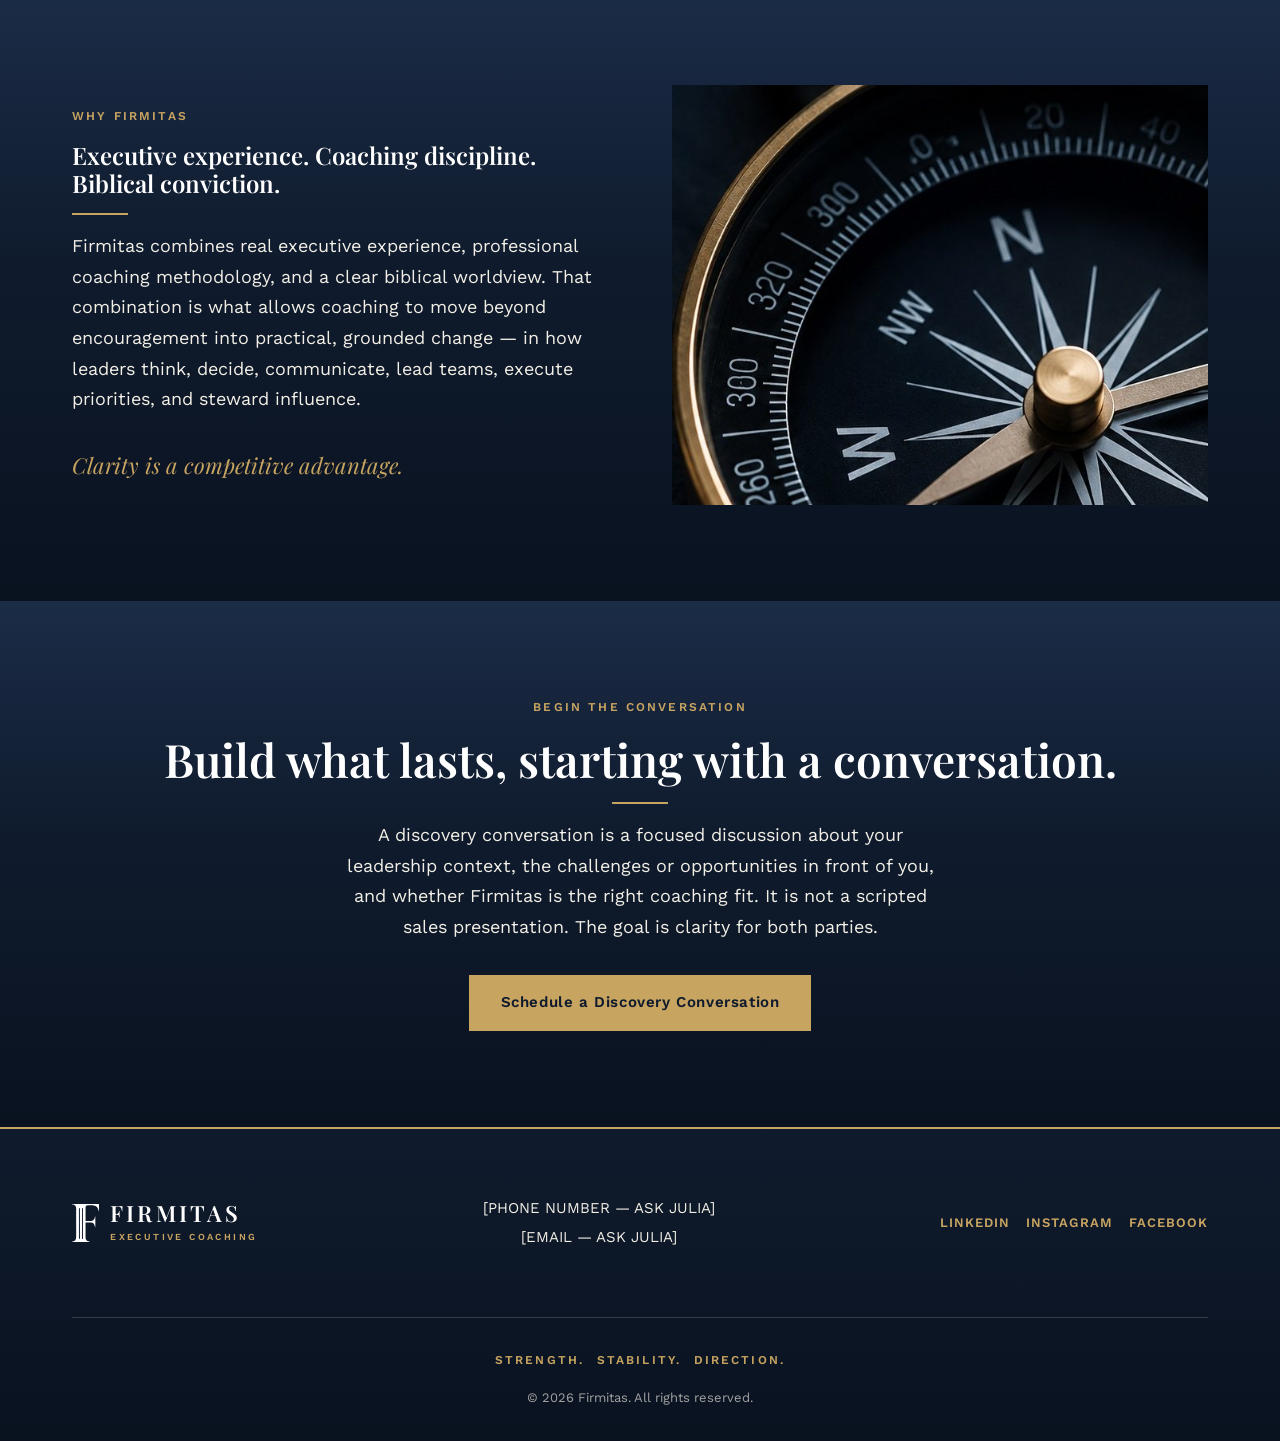
==== commit d252a996: "Swap body font from Archivo to Work Sans Keeping Playfair Display for headings; Julia wanted a diffe" ====
--- a/index.html
+++ b/index.html
@@ -9,7 +9,7 @@
   <link rel="icon" type="image/svg+xml" href="images/logo-monogram.svg" />
   <link rel="preconnect" href="https://fonts.googleapis.com" />
   <link rel="preconnect" href="https://fonts.gstatic.com" crossorigin />
-  <link href="https://fonts.googleapis.com/css2?family=Playfair+Display:ital,wght@0,400;0,500;0,600;0,700;1,400;1,600&family=Archivo:wght@400;500;600;700&display=swap" rel="stylesheet" />
+  <link href="https://fonts.googleapis.com/css2?family=Playfair+Display:ital,wght@0,400;0,500;0,600;0,700;1,400;1,600&family=Work+Sans:wght@400;500;600;700&display=swap" rel="stylesheet" />
   <link rel="stylesheet" href="css/variables.css" />
   <link rel="stylesheet" href="css/styles.css" />
 </head>
--- a/css/variables.css
+++ b/css/variables.css
@@ -19,7 +19,7 @@
 
   /* Typography */
   --font-serif: 'Playfair Display', serif;   /* headlines, wordmark, italic accent lines */
-  --font-sans: 'Archivo', sans-serif;        /* body copy, nav, UI, forms */
+  --font-sans: 'Work Sans', sans-serif;      /* body copy, nav, UI, forms */
   --tracking-label: 0.18em;                  /* letterspaced uppercase labels */
 
   /* Spacing scale */
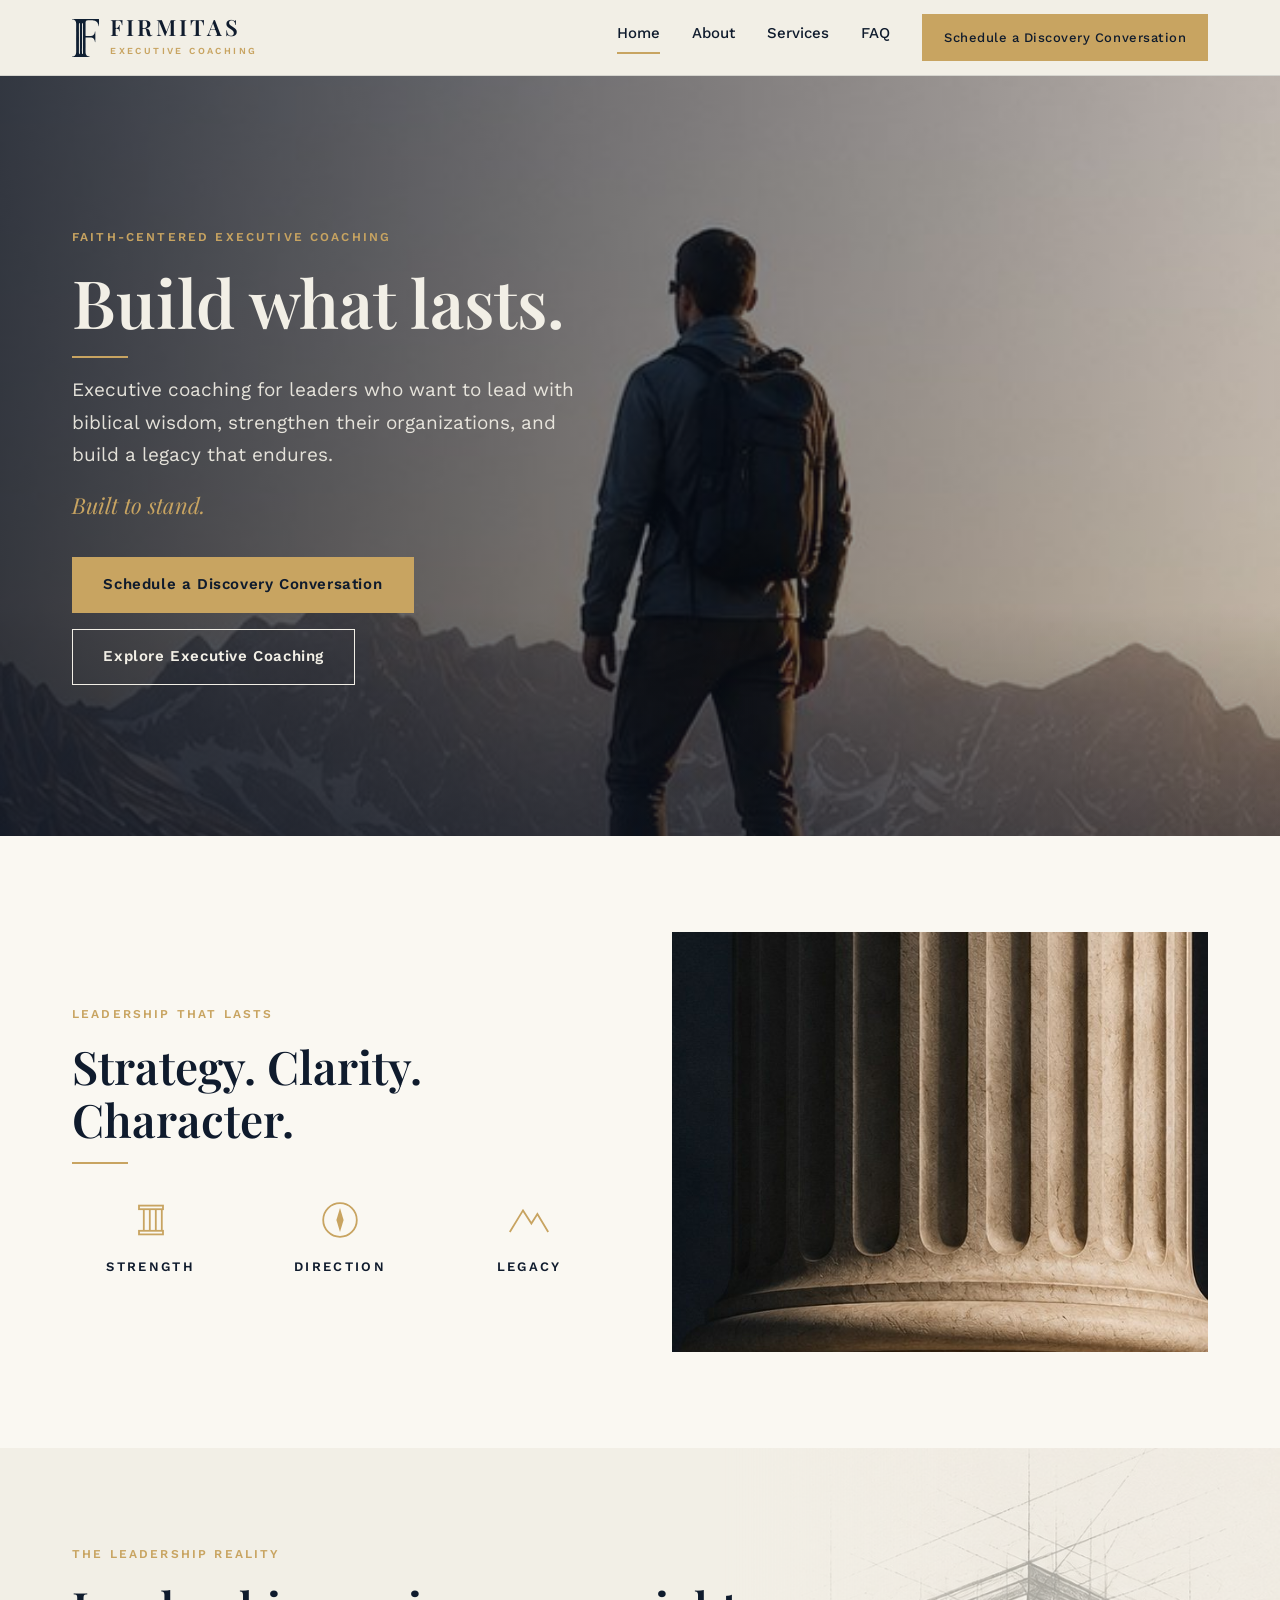
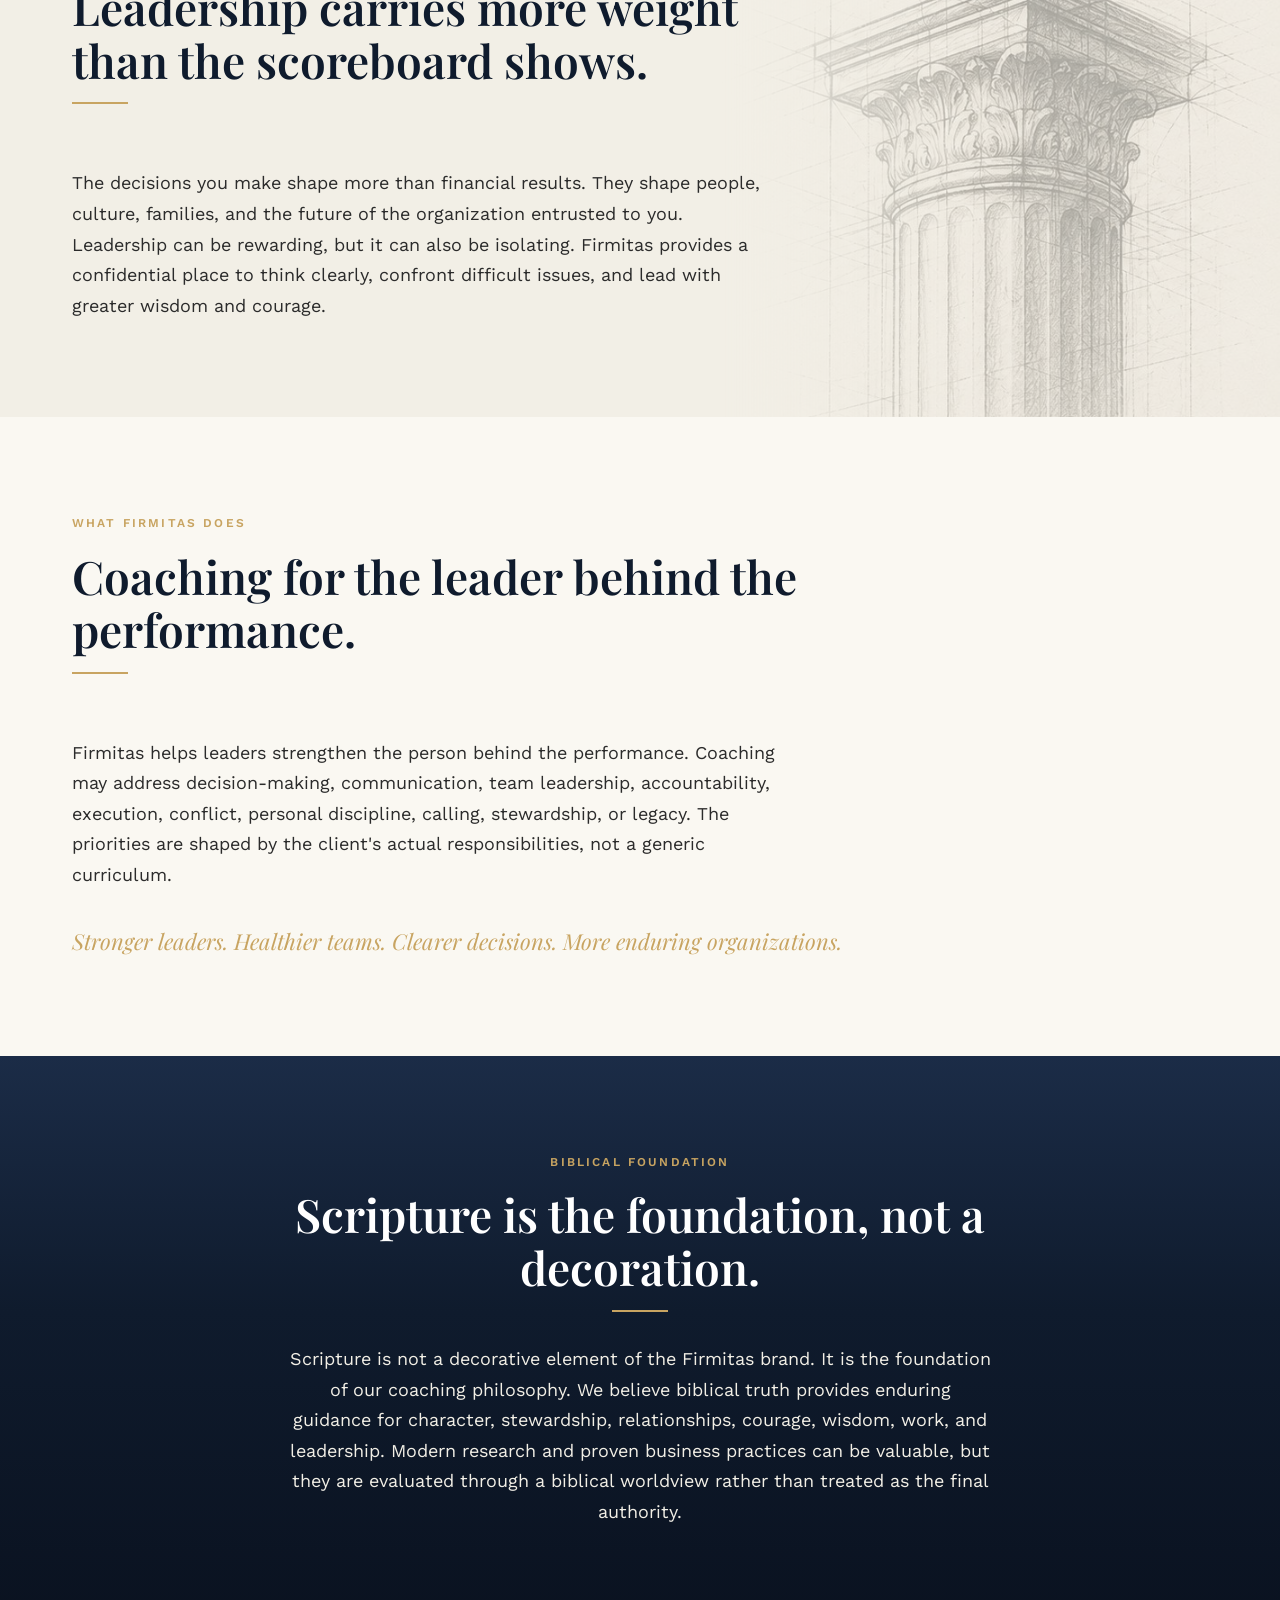
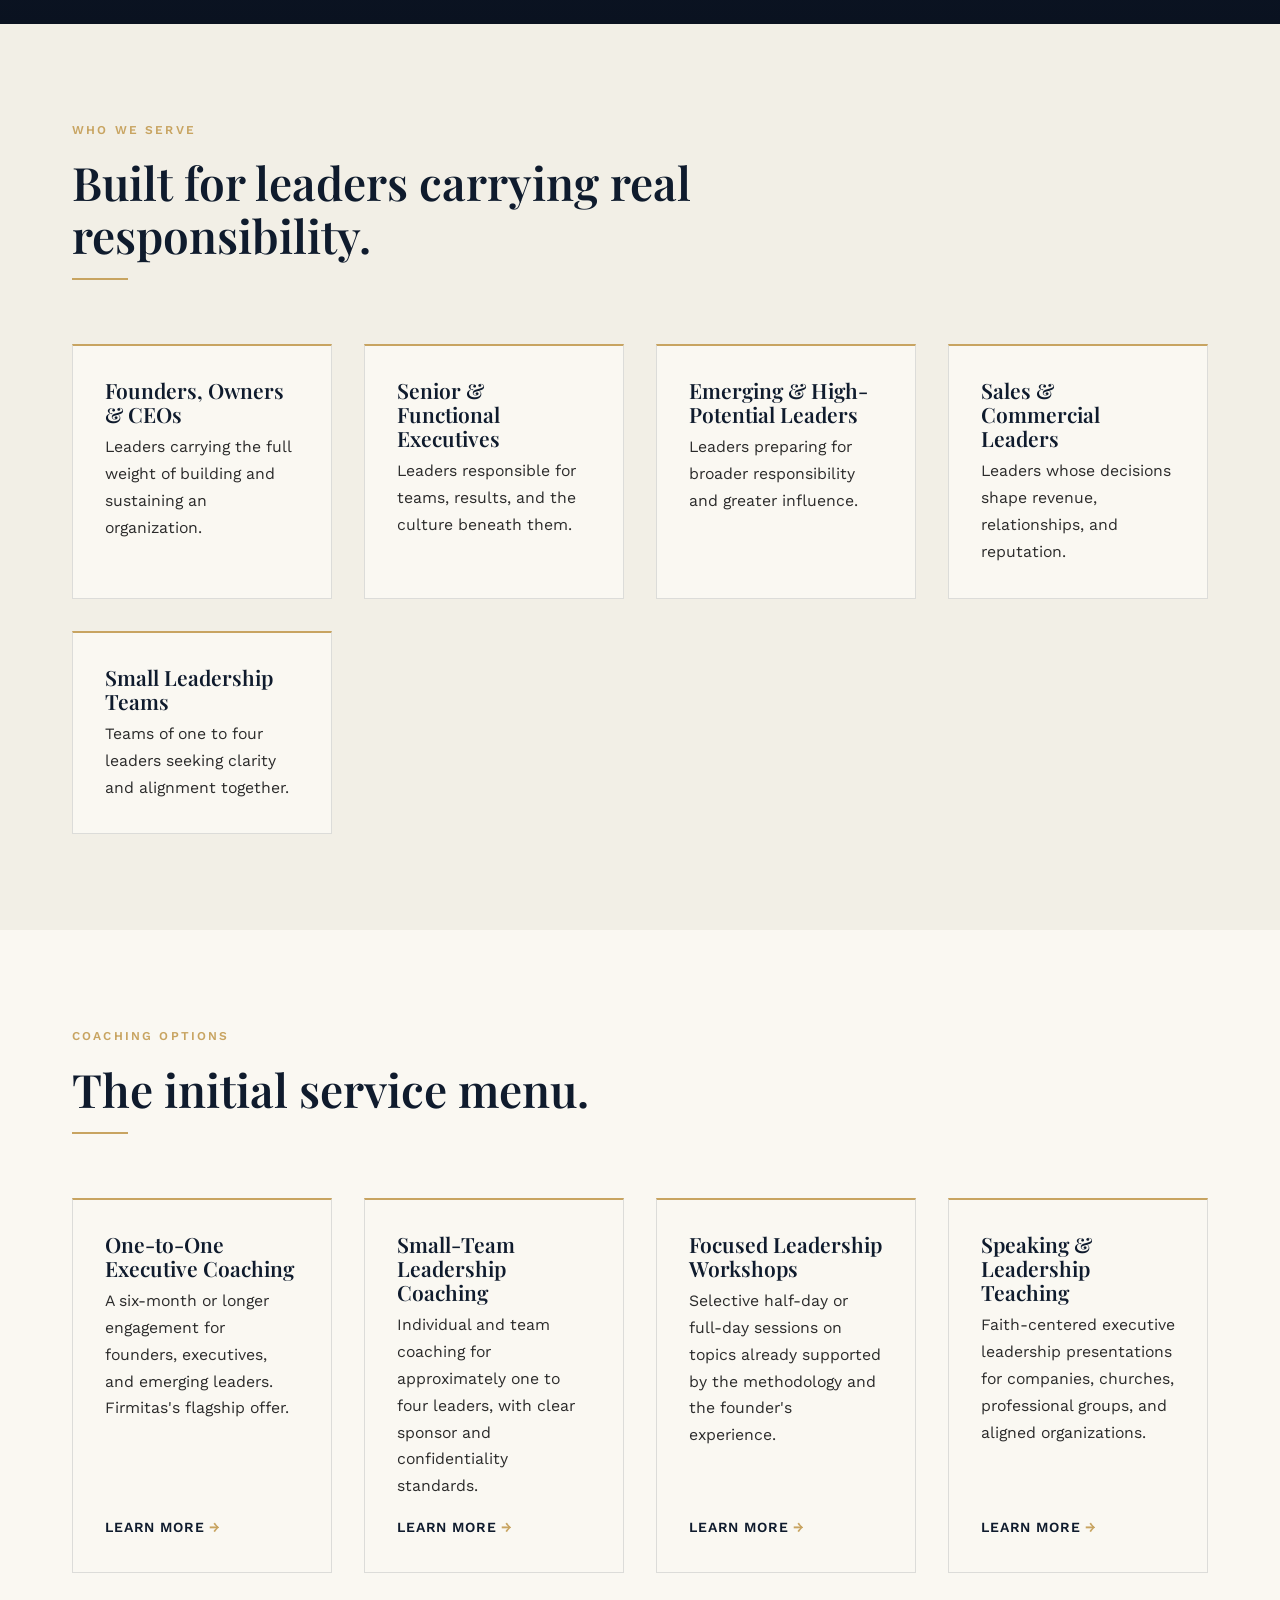
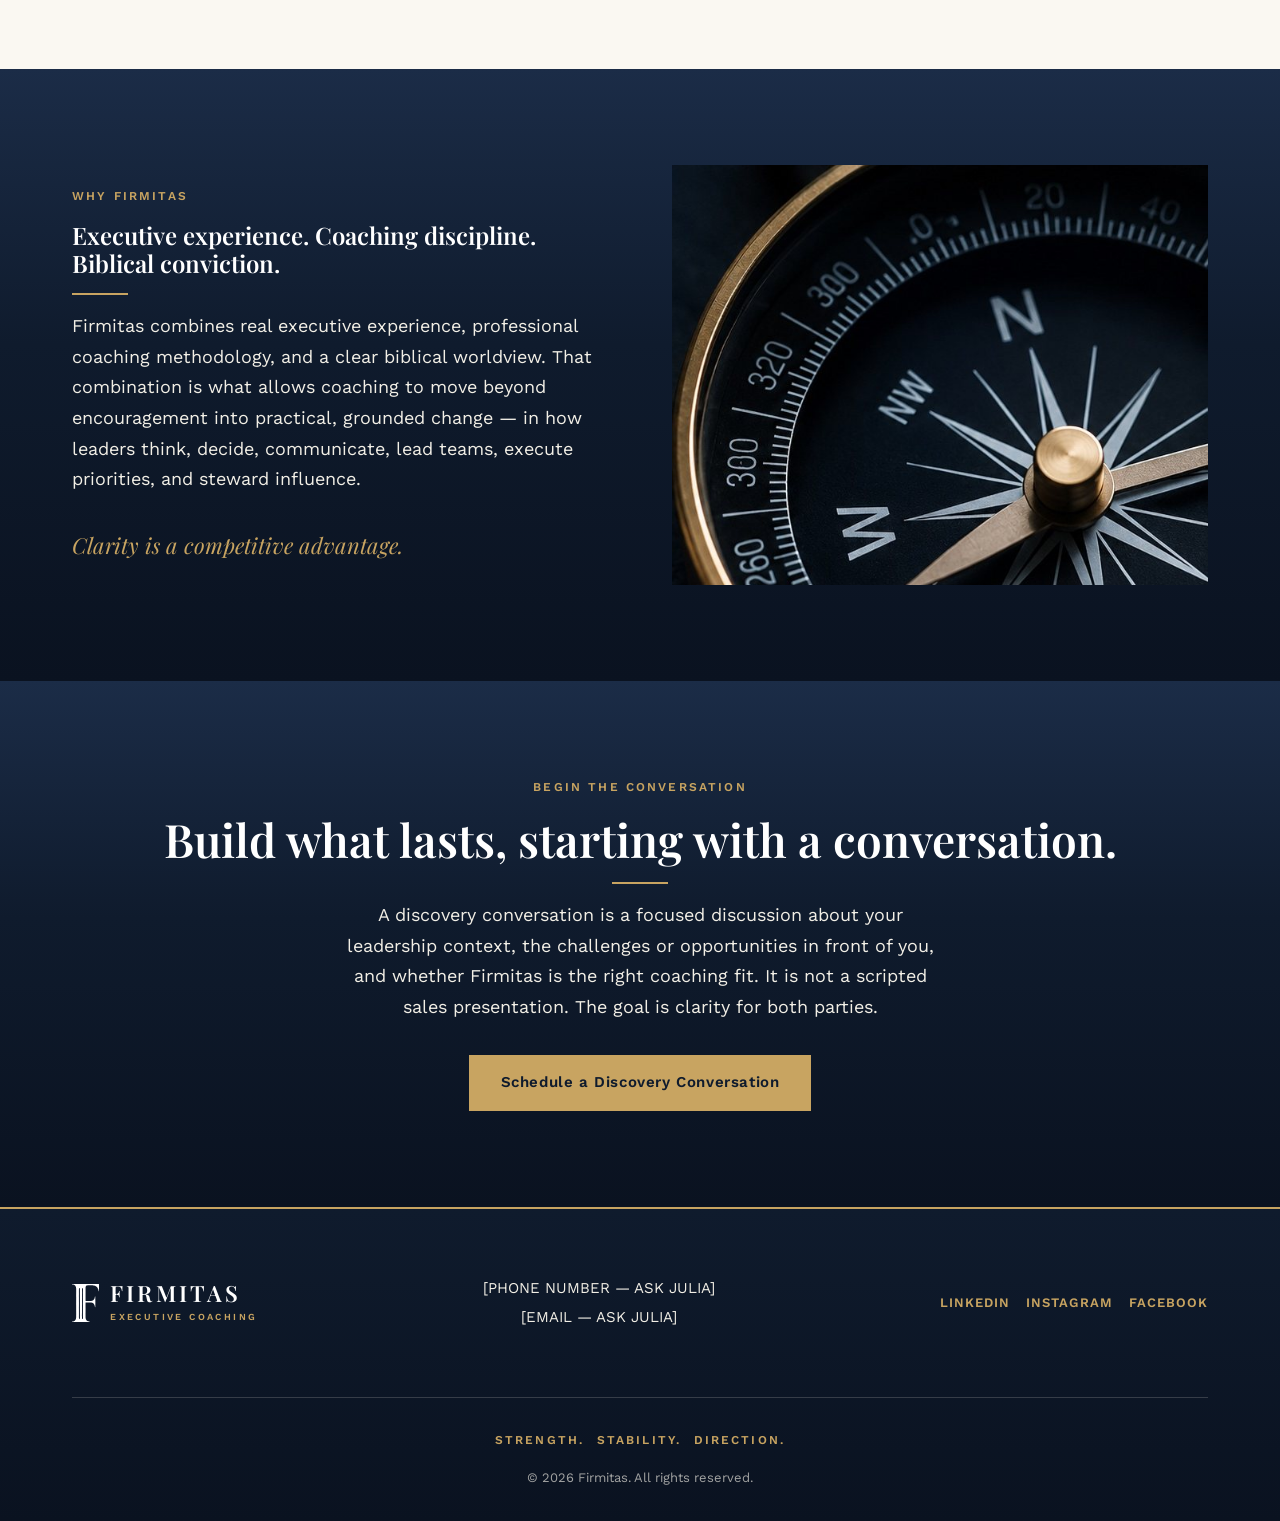
==== commit 5c4aff33: "Make homepage hero full-bleed with overlaid text Photo now fills the entire hero section with a grad" ====
--- a/index.html
+++ b/index.html
@@ -18,8 +18,12 @@
 
   <main>
 
-    <!-- 1. Hero — split panel: headline on limestone, summit photography right -->
-    <section class="hero-split">
+    <!-- 1. Hero — full-bleed summit photography with headline overlaid -->
+    <section class="hero-full">
+      <div class="hero-photo">
+        <img src="images/hero-mountain.jpg" alt="A leader standing on a mountain summit at sunrise" />
+      </div>
+      <div class="hero-overlay"></div>
       <div class="hero-copy">
         <span class="eyebrow">Faith-Centered Executive Coaching</span>
         <h1>Build what lasts.</h1>
@@ -28,11 +32,8 @@
         <p class="accent-line">Built to stand.</p>
         <div class="hero-ctas">
           <a href="contact.html" class="btn-gold">Schedule a Discovery Conversation</a>
-          <a href="services.html" class="btn-outline">Explore Executive Coaching</a>
-        </div>
-      </div>
-      <div class="hero-photo">
-        <img src="images/hero-mountain.jpg" alt="A leader standing on a mountain summit at sunrise" />
+          <a href="services.html" class="btn-outline btn-outline--light">Explore Executive Coaching</a>
+        </div>
       </div>
     </section>
 
--- a/css/styles.css
+++ b/css/styles.css
@@ -1,6 +1,5 @@
 /* Firmitas site styles — references design tokens in variables.css */
-
-@import url('https://fonts.googleapis.com/css2?family=Playfair+Display:ital,wght@0,400;0,500;0,600;0,700;1,400;1,500&family=Archivo:wght@400;500;600;700&display=swap');
+/* Fonts are loaded via <link> in each page's <head>, not @import here. */
 
 * {
   box-sizing: border-box;
@@ -355,26 +354,49 @@
    Hero — split panel: headline on limestone, summit photography at right
 --------------------------------------------------------------------------- */
 
-.hero-split {
-  display: grid;
-  grid-template-columns: 1.05fr 0.95fr;
-  min-height: min(680px, 82vh);
-  background-color: var(--color-limestone);
+.hero-full {
+  position: relative;
+  display: flex;
+  align-items: center;
+  min-height: min(760px, 92vh);
+  overflow: hidden;
+  background-color: var(--color-navy);
+}
+
+.hero-full .hero-photo {
+  position: absolute;
+  inset: 0;
+}
+
+.hero-full .hero-photo img {
+  width: 100%;
+  height: 100%;
+  object-fit: cover;
+}
+
+.hero-overlay {
+  position: absolute;
+  inset: 0;
+  background: linear-gradient(90deg, rgba(10, 18, 32, 0.82) 0%, rgba(10, 18, 32, 0.55) 45%, rgba(10, 18, 32, 0.25) 100%),
+              linear-gradient(0deg, rgba(10, 18, 32, 0.35) 0%, rgba(10, 18, 32, 0) 30%);
 }
 
 .hero-copy {
-  display: flex;
-  flex-direction: column;
-  justify-content: center;
+  position: relative;
+  z-index: 2;
+  max-width: 38rem;
   padding: var(--space-xl) var(--space-md) var(--space-xl) max(var(--space-md), calc((100vw - var(--max-width)) / 2 + var(--space-md)));
 }
 
 .hero-copy h1 {
+  color: var(--color-limestone);
   font-size: clamp(2.75rem, 5.2vw, 4.25rem);
   margin-bottom: var(--space-sm);
 }
 
 .hero-copy .subheadline {
+  color: var(--color-limestone);
+  opacity: 0.92;
   font-size: 1.1875rem;
   max-width: 34rem;
   margin-bottom: var(--space-sm);
@@ -390,41 +412,23 @@
   gap: var(--space-sm);
 }
 
-.hero-photo {
-  position: relative;
-  min-height: 420px;
-}
-
-.hero-photo img {
-  position: absolute;
-  inset: 0;
-  width: 100%;
-  height: 100%;
-  object-fit: cover;
-}
-
-/* subtle warm blend where photo meets limestone */
-.hero-photo::before {
-  content: "";
-  position: absolute;
-  inset: 0;
-  background: linear-gradient(90deg, var(--color-limestone) 0%, rgba(242, 239, 230, 0) 12%);
-  z-index: 1;
-  pointer-events: none;
+.btn-outline--light {
+  color: var(--color-limestone);
+}
+
+.btn-outline--light:hover {
+  background-color: var(--color-limestone);
+  color: var(--color-navy);
 }
 
 @media (max-width: 860px) {
-  .hero-split {
-    grid-template-columns: 1fr;
-  }
-
-  .hero-photo {
-    order: 2;
-    min-height: 340px;
+  .hero-full {
+    min-height: 560px;
   }
 
   .hero-copy {
     padding: var(--space-lg) var(--space-md);
+    max-width: 100%;
   }
 }
 
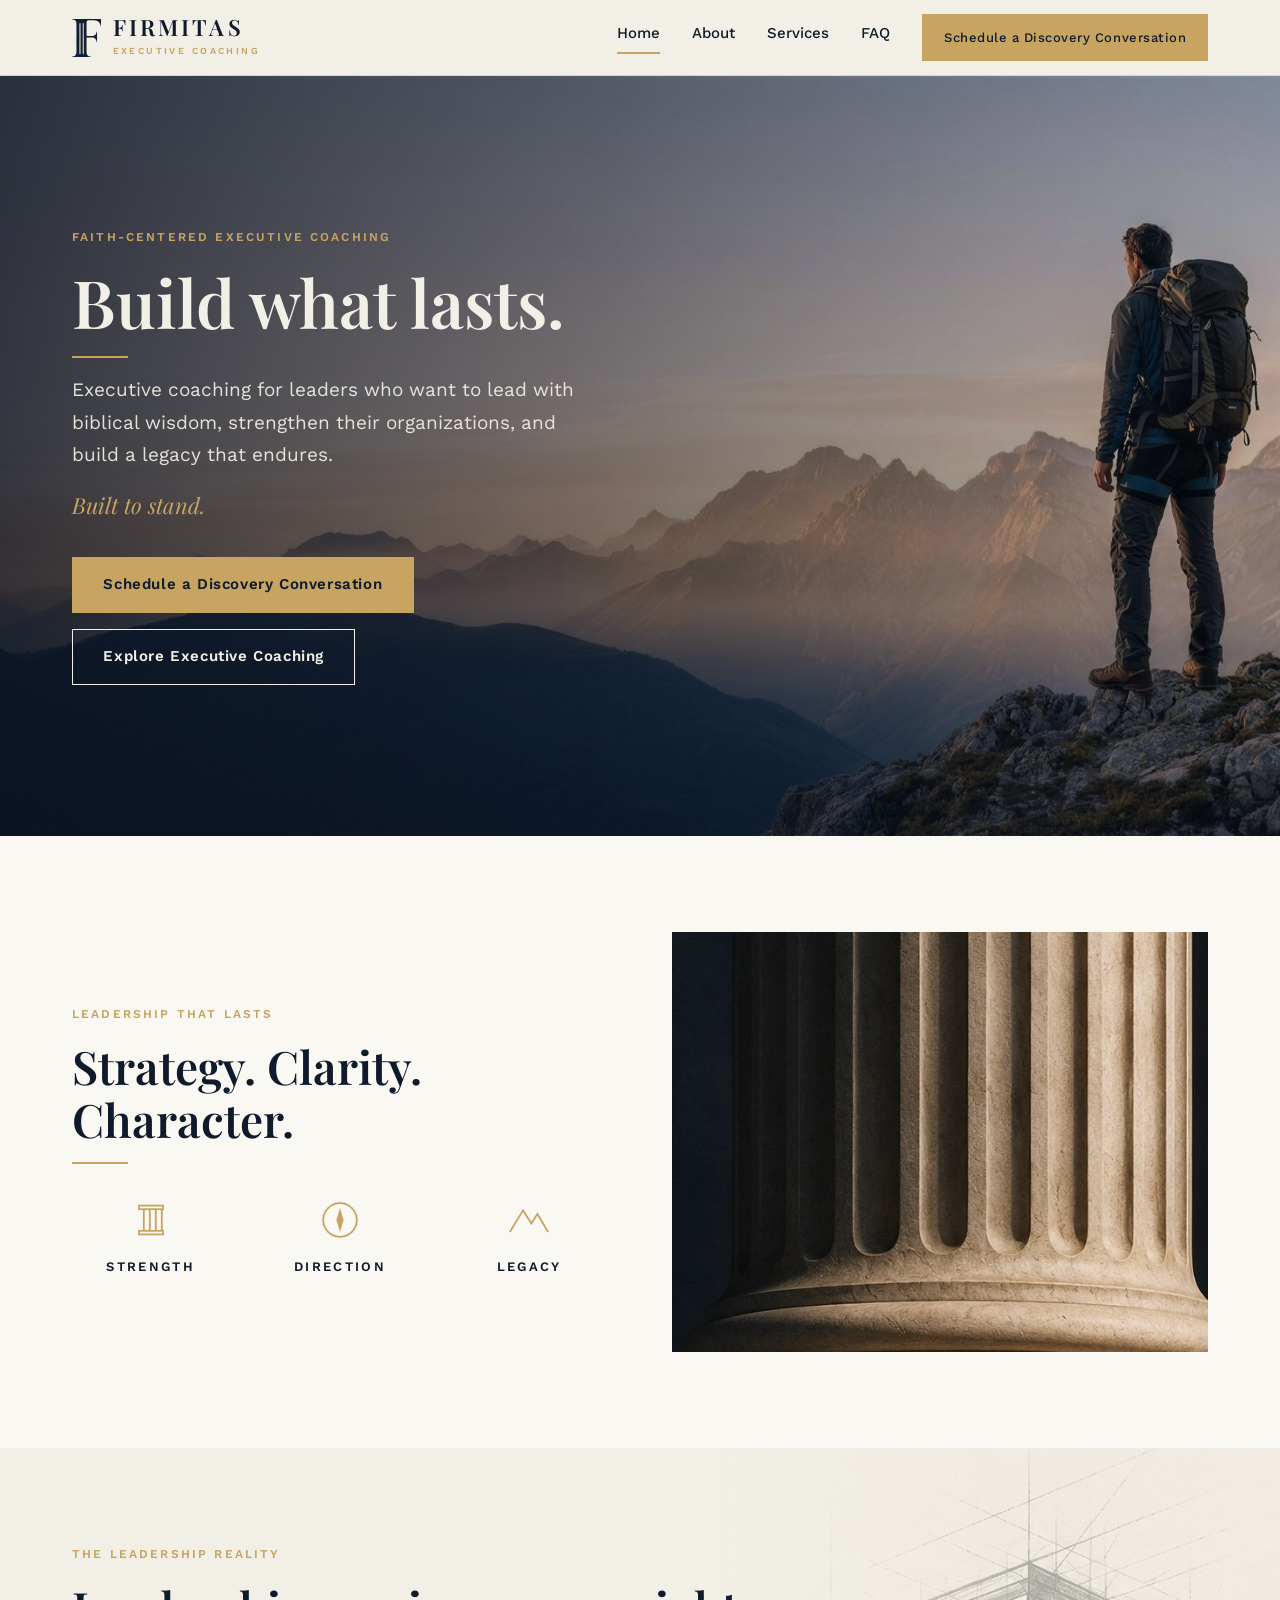
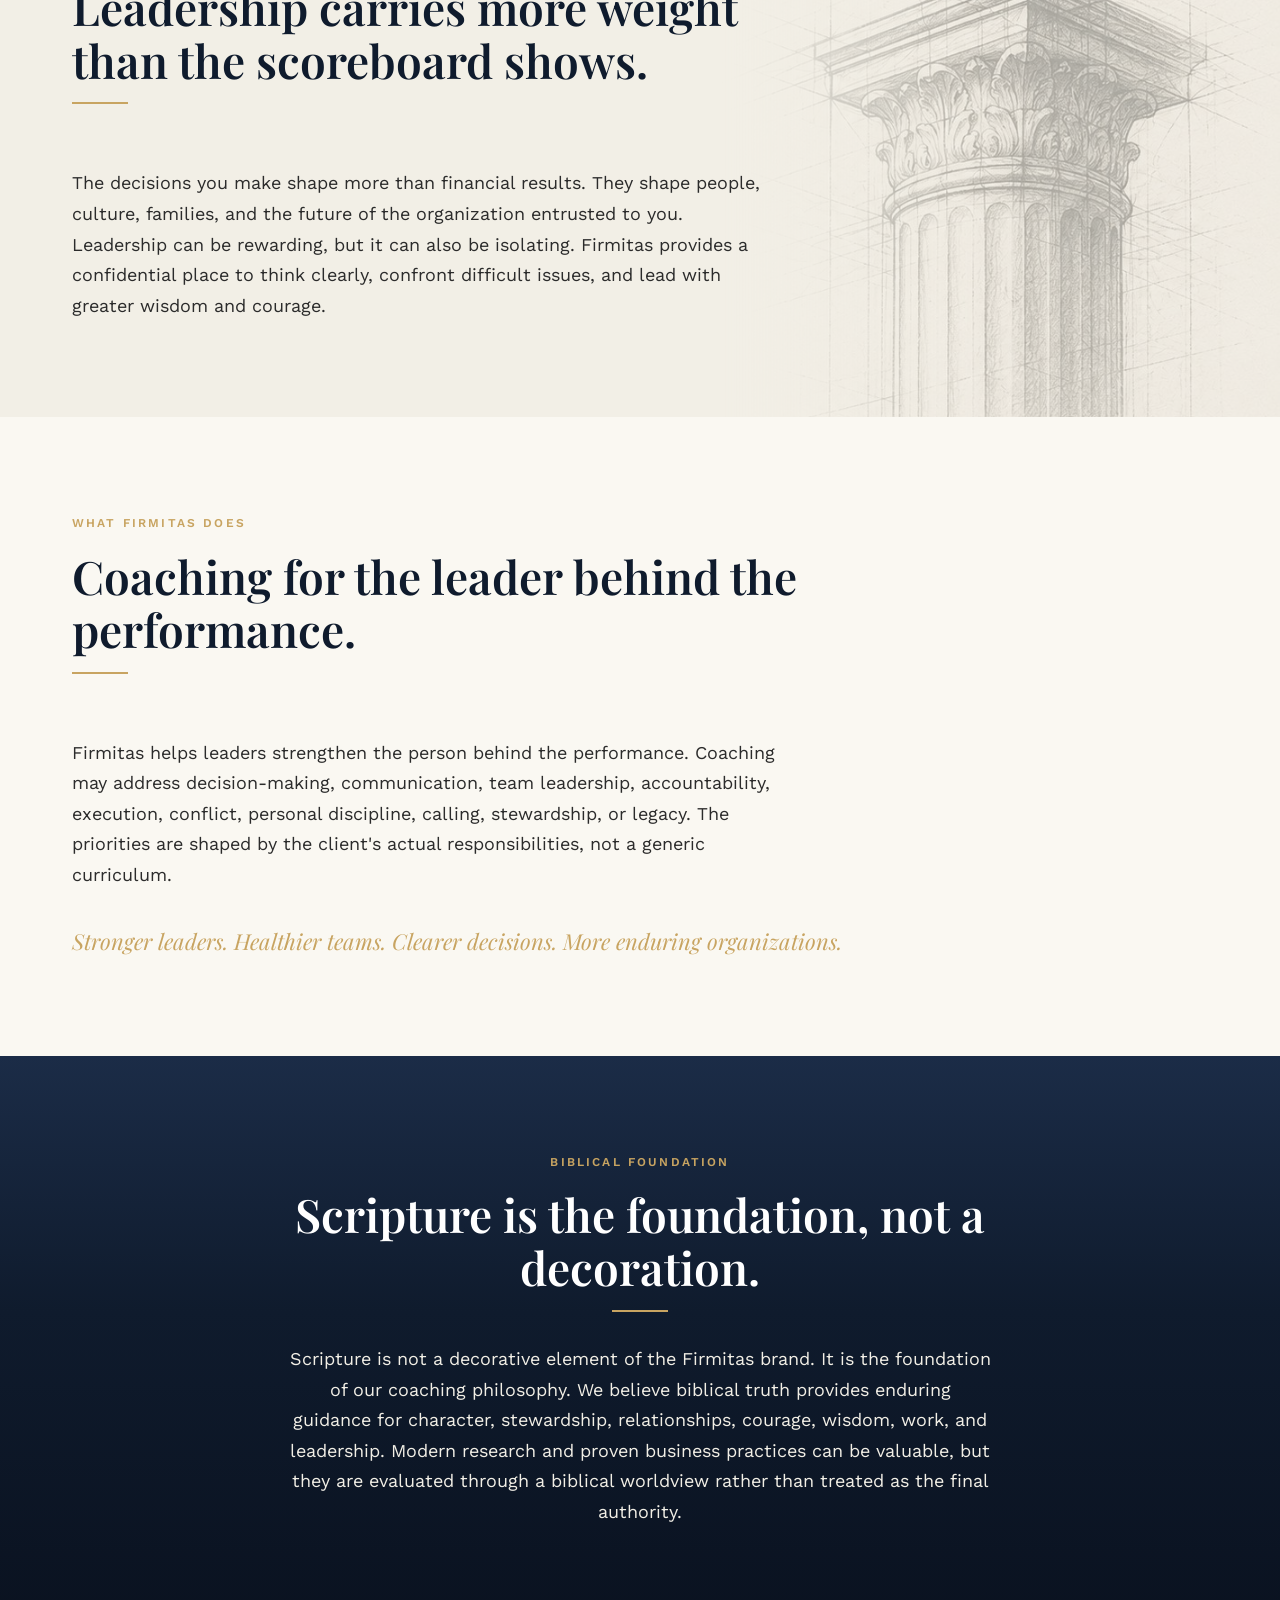
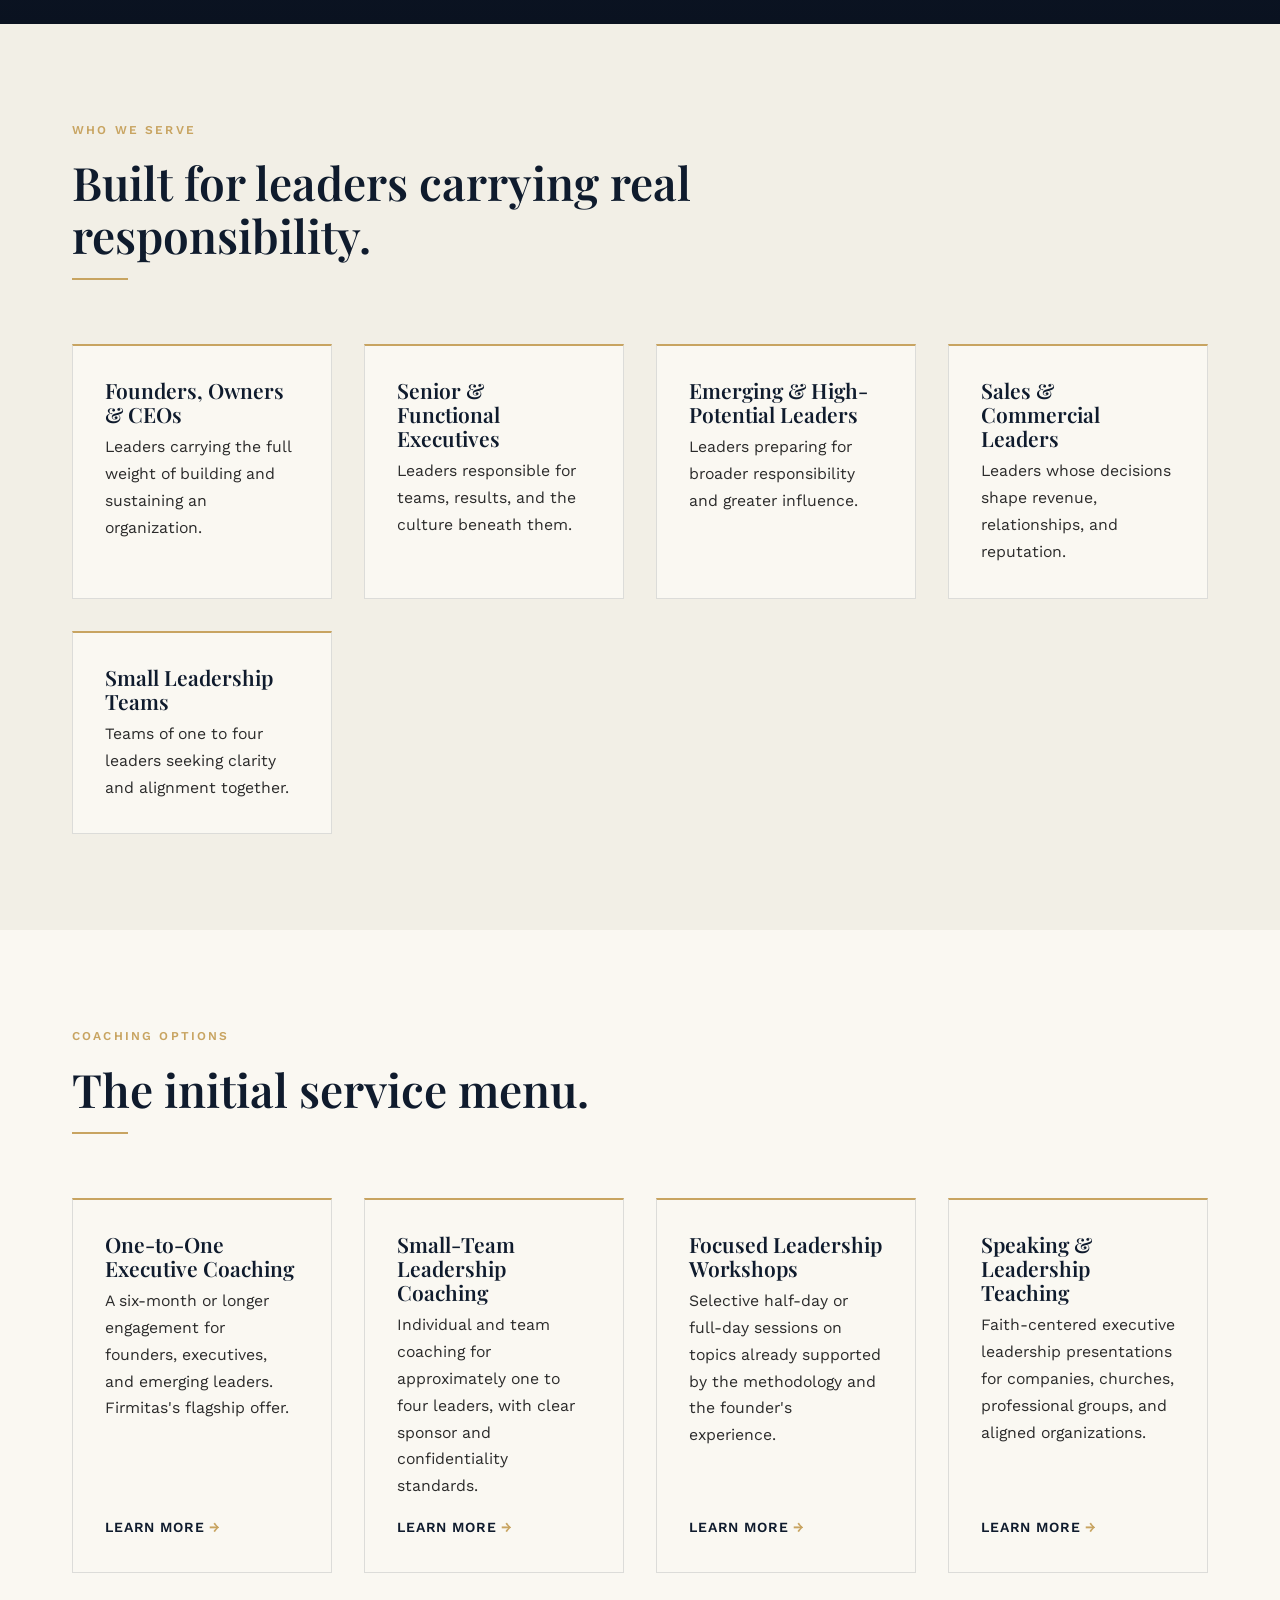
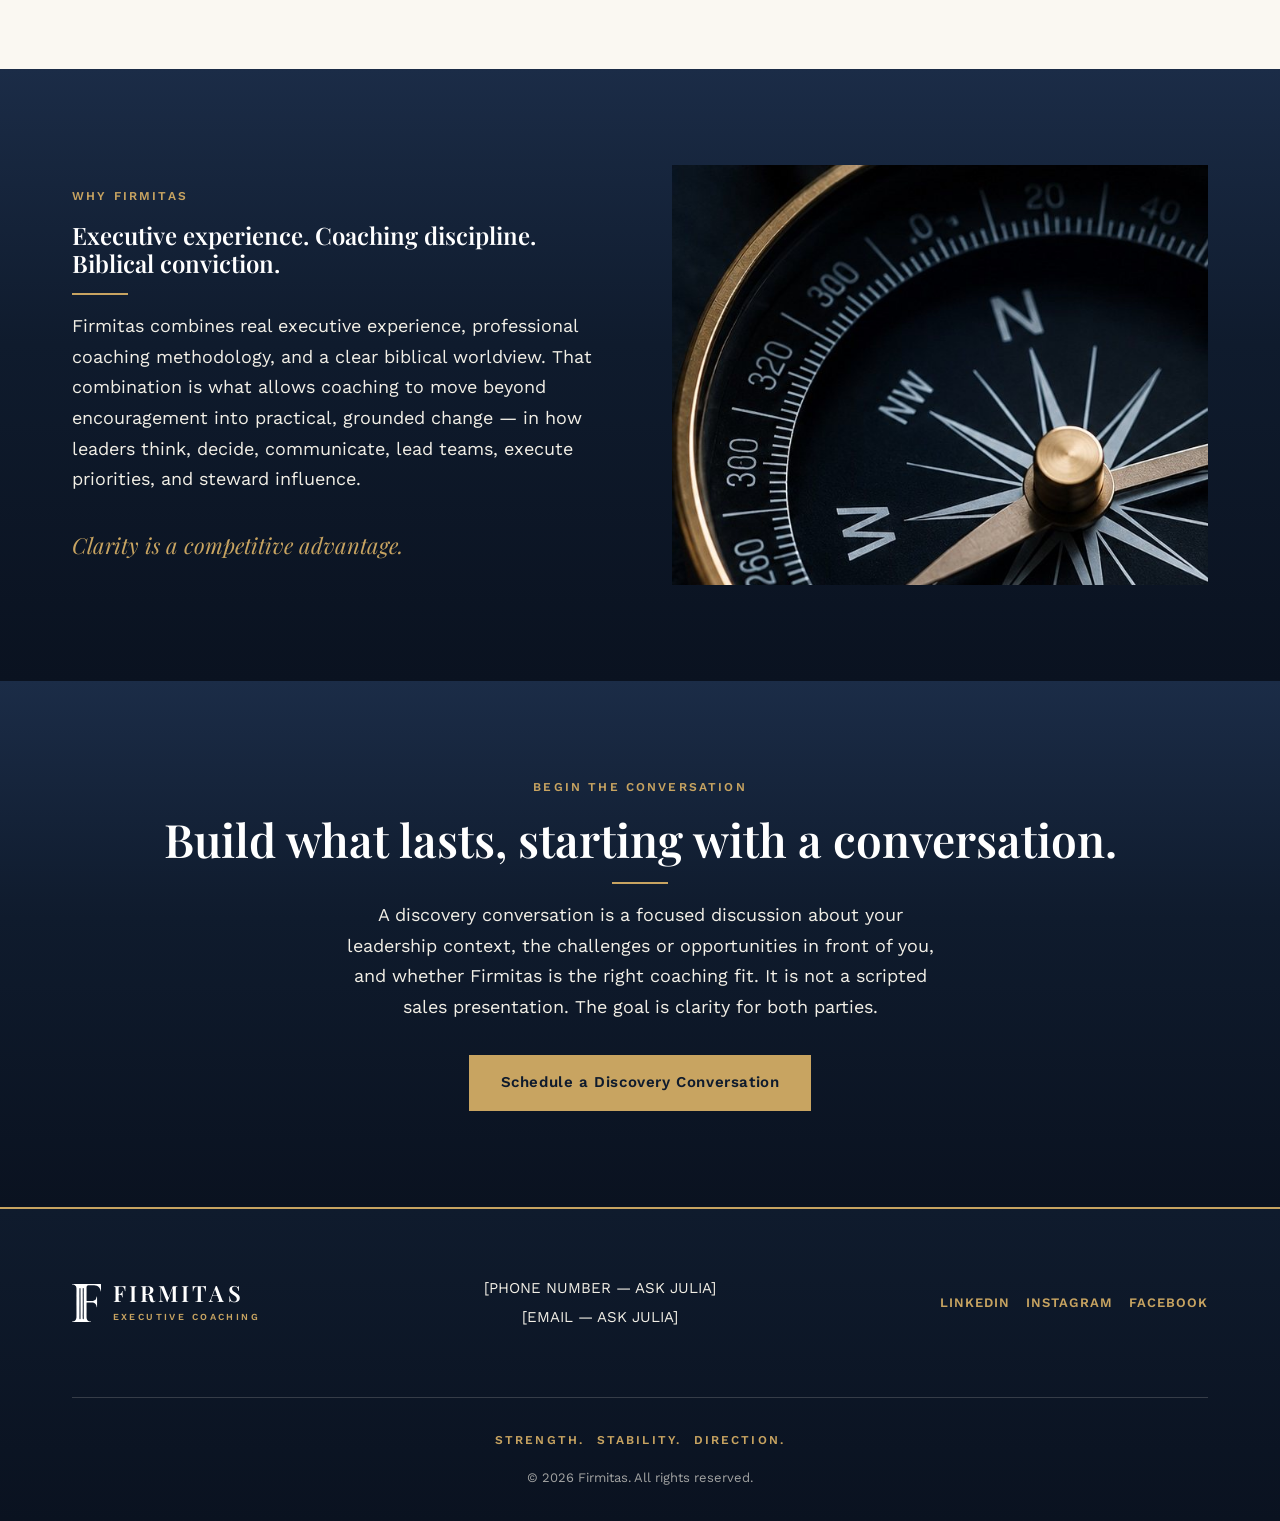
==== commit cc19637b: "Swap logo mark: logo-monogram.svg -> signature-f.svg Replaces the F monogram everywhere it appears (" ====
--- a/index.html
+++ b/index.html
@@ -6,7 +6,7 @@
   <!-- Title/description use the Brand Bible 8.11 working standard; Tulsa prominence is an owner decision (8.15). -->
   <title>Firmitas Executive Coaching | Faith-Centered Leadership Coaching in Tulsa</title>
   <meta name="description" content="Firmitas provides faith-centered executive coaching for founders, CEOs, executives, emerging leaders, and leadership teams in Tulsa and beyond. Build stronger leadership through biblical wisdom, practical experience, and disciplined coaching." />
-  <link rel="icon" type="image/svg+xml" href="images/logo-monogram.svg" />
+  <link rel="icon" type="image/svg+xml" href="images/signature-f.svg" />
   <link rel="preconnect" href="https://fonts.googleapis.com" />
   <link rel="preconnect" href="https://fonts.gstatic.com" crossorigin />
   <link href="https://fonts.googleapis.com/css2?family=Playfair+Display:ital,wght@0,400;0,500;0,600;0,700;1,400;1,600&family=Work+Sans:wght@400;500;600;700&display=swap" rel="stylesheet" />
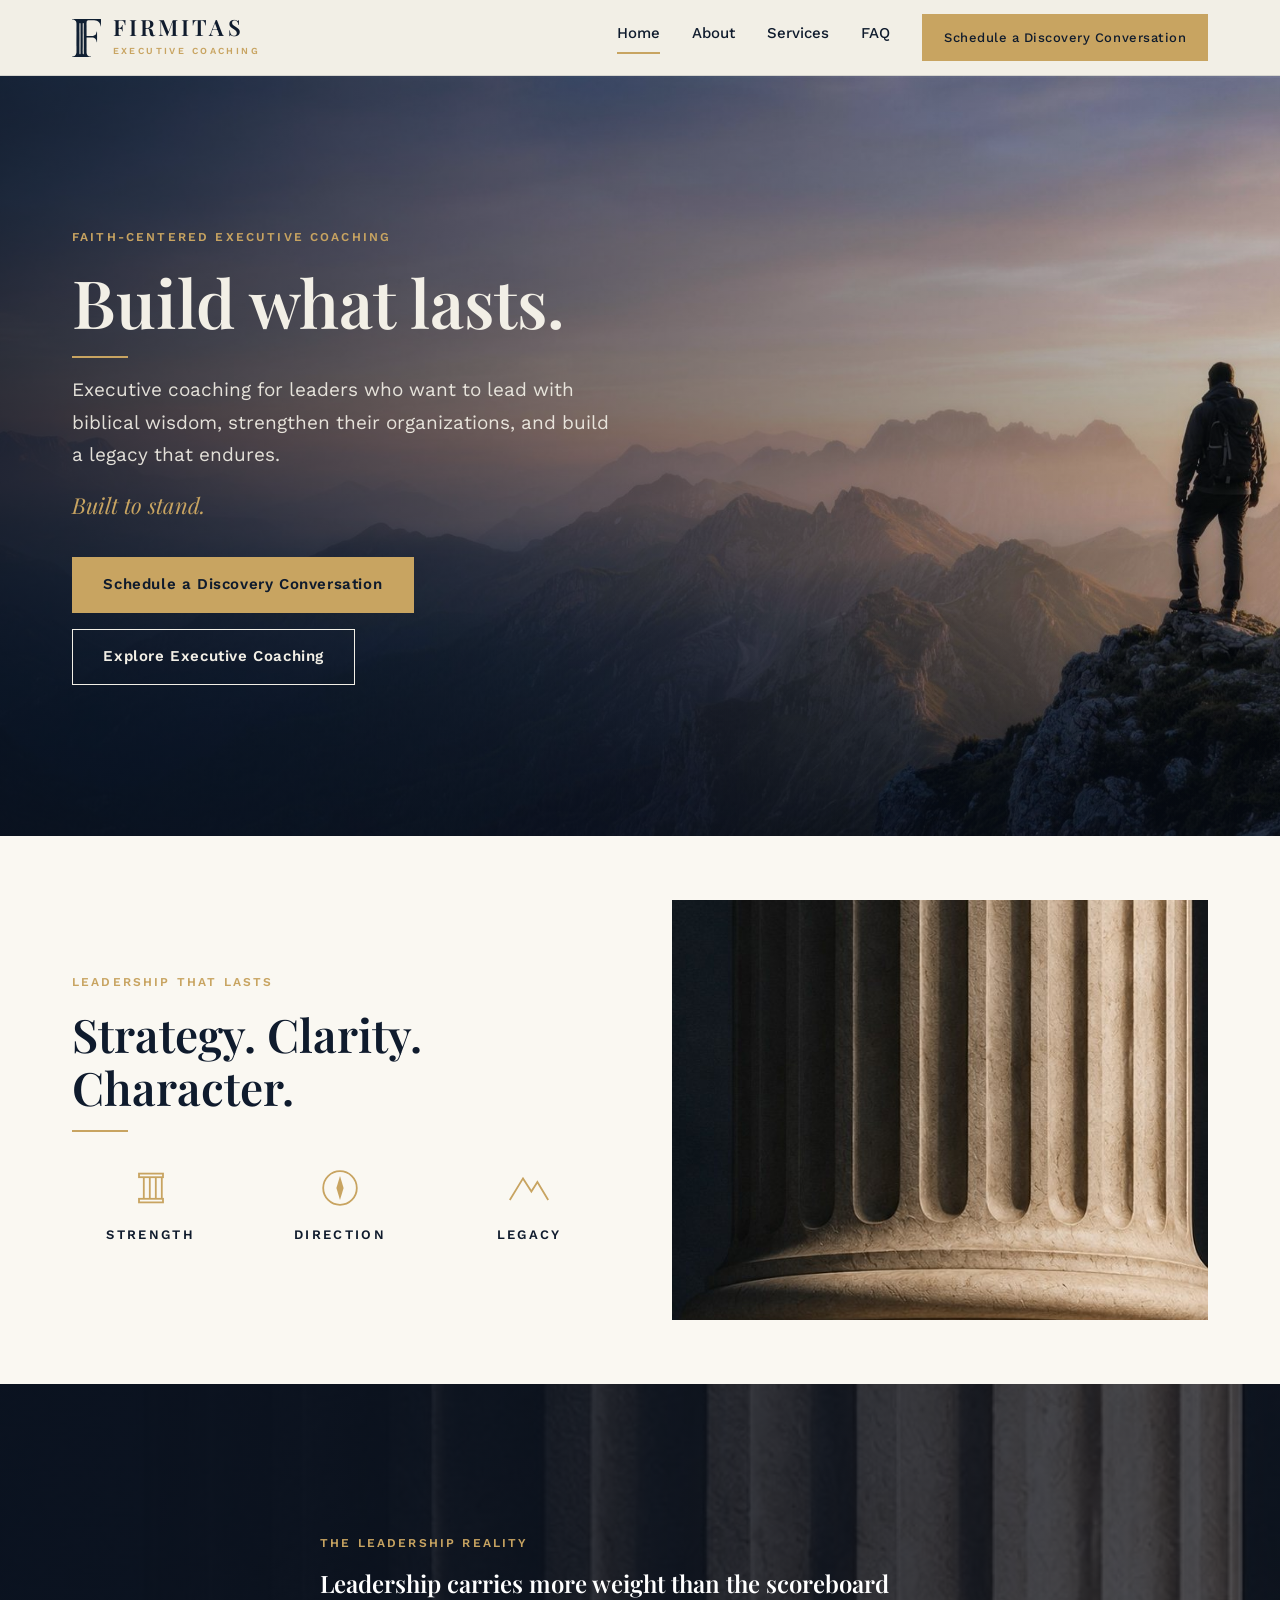
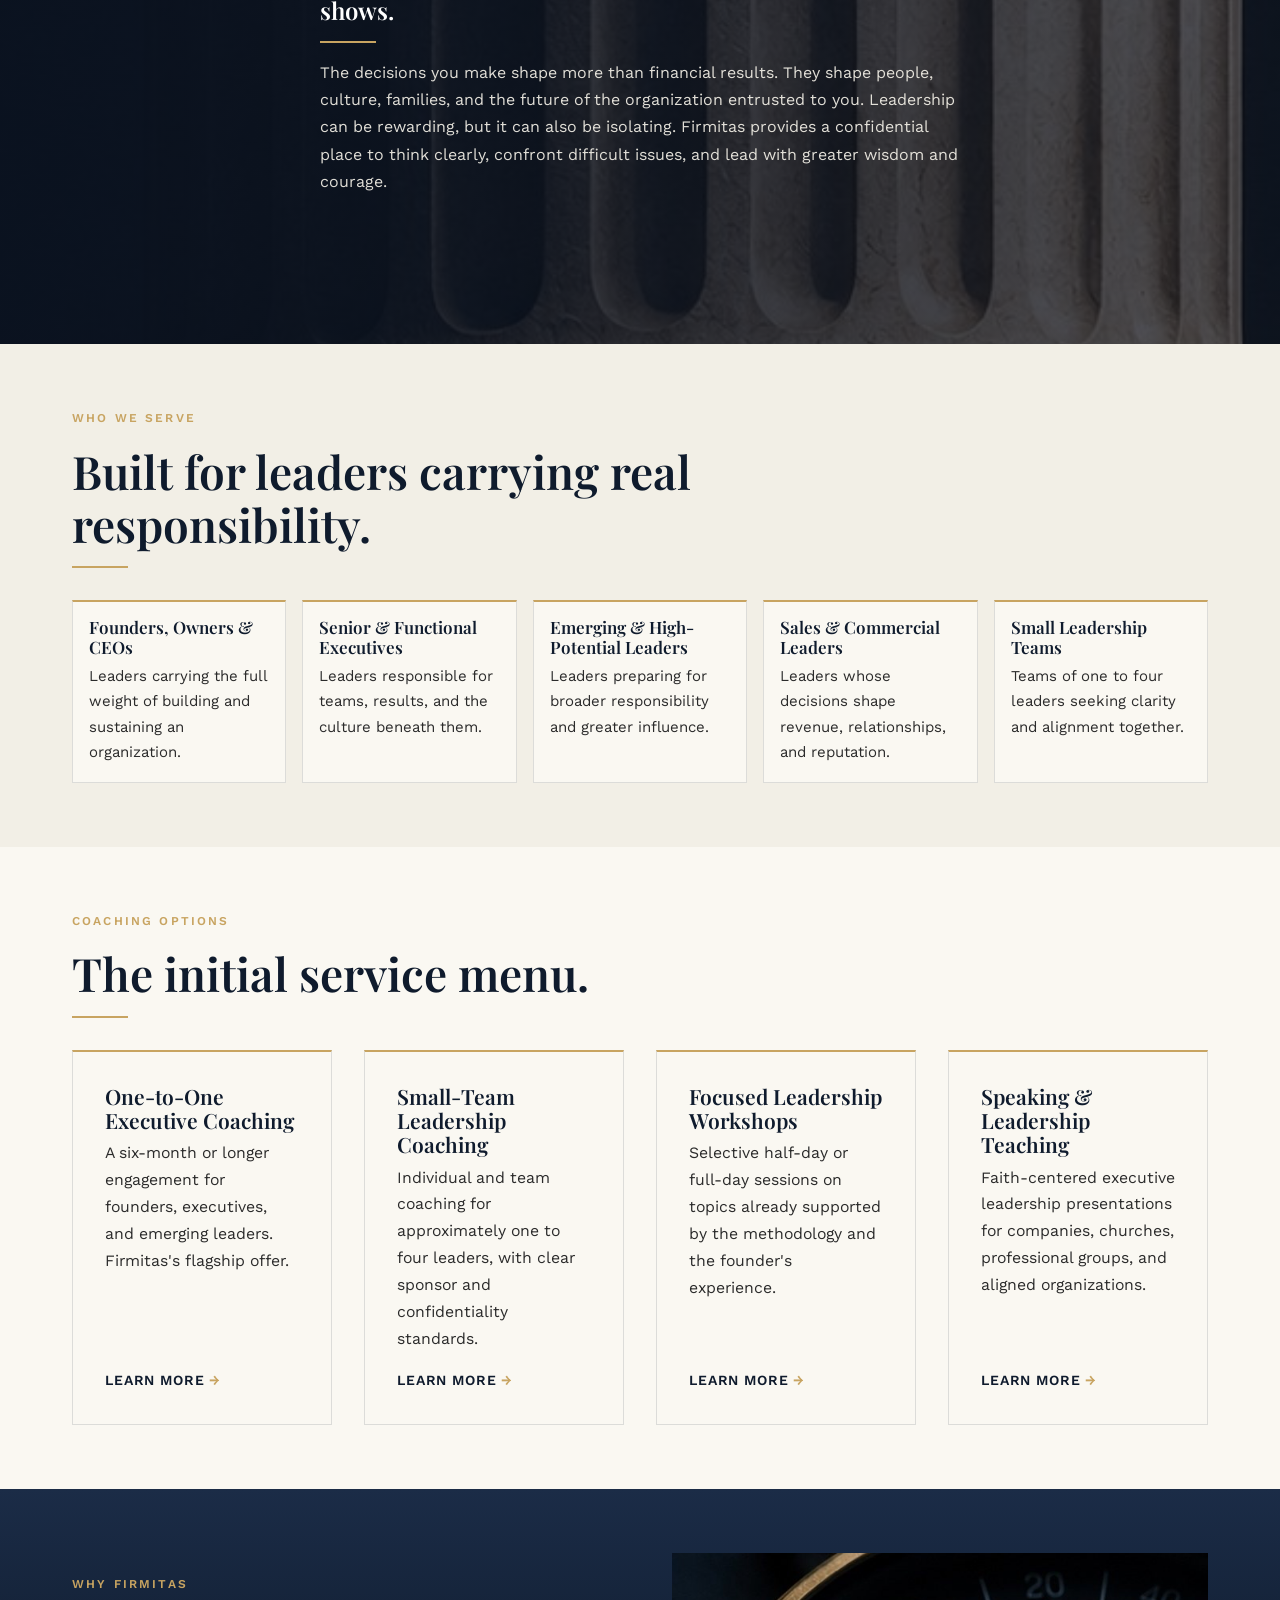
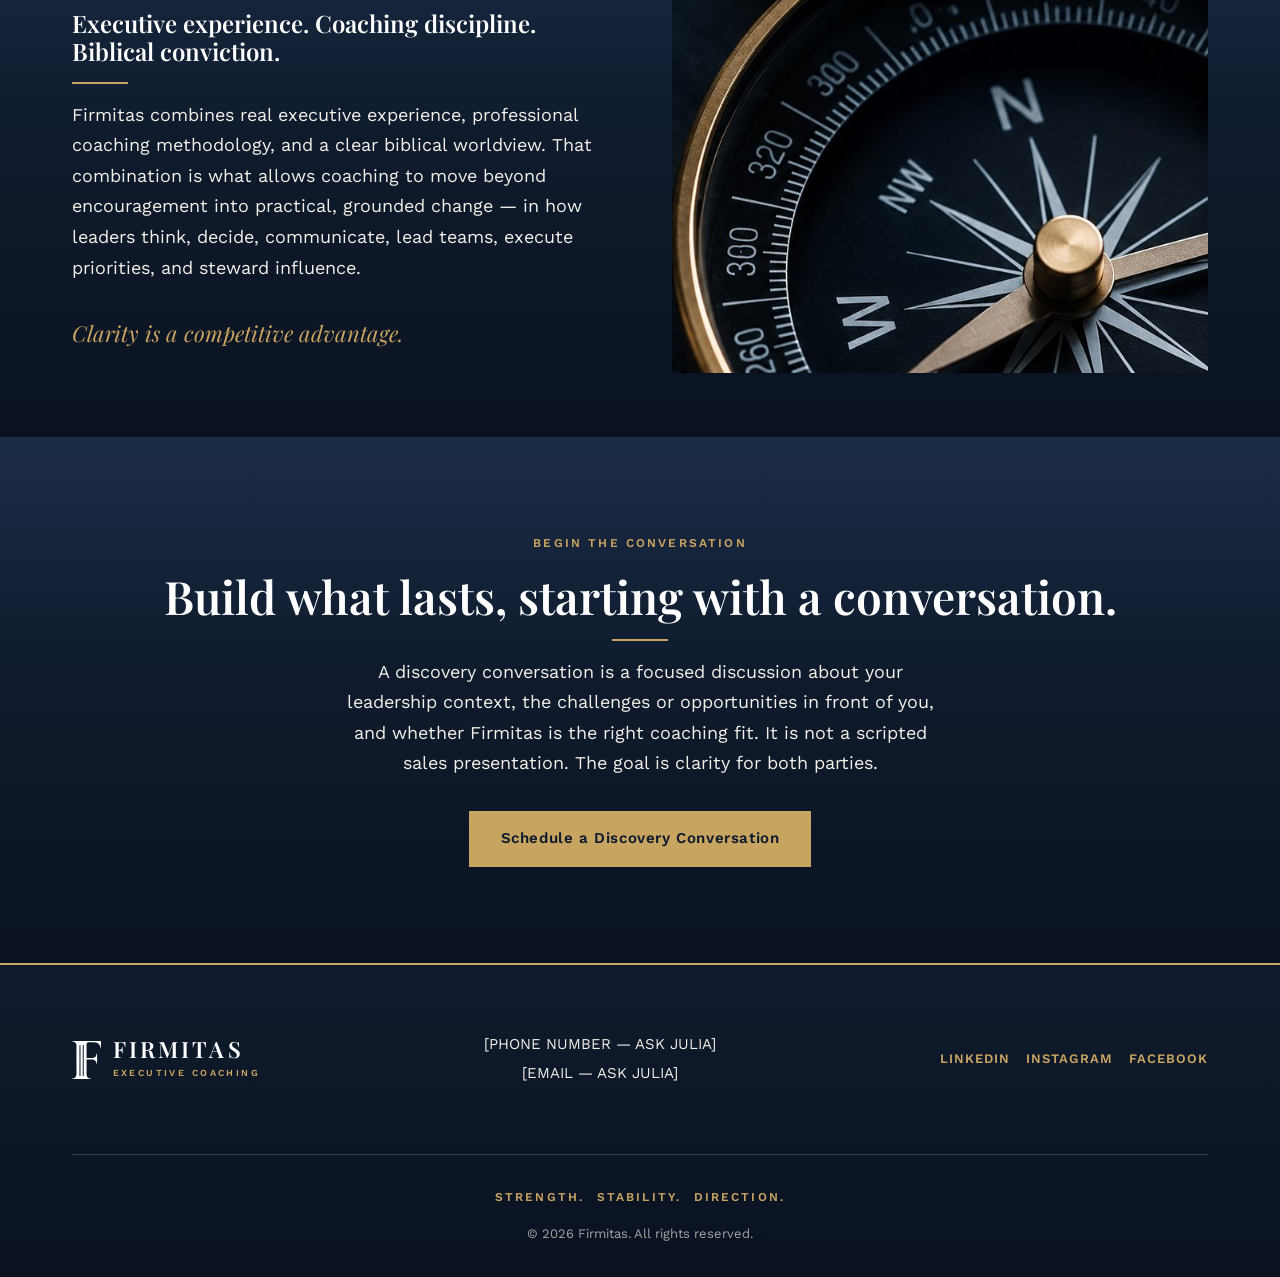
==== commit b696972f: "Condense homepage: rotating navy story panel + balanced card grid - Merge the 3 separate Leadership " ====
--- a/index.html
+++ b/index.html
@@ -38,7 +38,7 @@
     </section>
 
     <!-- 2. Icon triad + column photography, directly beneath the hero per the brand's UI pattern -->
-    <section class="section section--paper">
+    <section class="section section--tight section--paper">
       <div class="container feature-row">
         <div>
           <div class="section-heading" style="margin-bottom: var(--space-md);">
@@ -79,52 +79,46 @@
       </div>
     </section>
 
-    <!-- 3. The leadership reality — column sketch bleeds in at right -->
-    <section class="section section--sketch">
-      <div class="container">
-        <div class="section-heading">
+    <!-- 3-5. Rotating navy story: Leadership Reality / What Firmitas Does / Biblical Foundation.
+         Auto-cycles via js/main.js. No-JS and prefers-reduced-motion visitors get all three
+         panels stacked and visible (see .story-panel default display in styles.css). -->
+    <section class="story-carousel" data-carousel aria-label="The Firmitas story: the leadership reality, what Firmitas does, and our biblical foundation">
+      <div class="story-photo">
+        <img src="images/column-dark.jpg" alt="" />
+      </div>
+      <div class="story-overlay"></div>
+      <div class="container story-inner">
+        <div class="story-panel is-active" data-panel>
           <span class="eyebrow">The Leadership Reality</span>
           <h2>Leadership carries more weight than the scoreboard shows.</h2>
           <hr class="gold-rule" />
-        </div>
-        <p class="lede">The decisions you make shape more than financial results. They shape people, culture, families, and the future of the organization entrusted to you. Leadership can be rewarding, but it can also be isolating. Firmitas provides a confidential place to think clearly, confront difficult issues, and lead with greater wisdom and courage.</p>
-      </div>
-    </section>
-
-    <!-- 4. What Firmitas does -->
-    <section class="section section--paper">
-      <div class="container">
-        <div class="section-heading">
+          <p>The decisions you make shape more than financial results. They shape people, culture, families, and the future of the organization entrusted to you. Leadership can be rewarding, but it can also be isolating. Firmitas provides a confidential place to think clearly, confront difficult issues, and lead with greater wisdom and courage.</p>
+        </div>
+        <div class="story-panel" data-panel>
           <span class="eyebrow">What Firmitas Does</span>
           <h2>Coaching for the leader behind the performance.</h2>
           <hr class="gold-rule" />
-        </div>
-        <p class="lede">Firmitas helps leaders strengthen the person behind the performance. Coaching may address decision-making, communication, team leadership, accountability, execution, conflict, personal discipline, calling, stewardship, or legacy. The priorities are shaped by the client's actual responsibilities, not a generic curriculum.</p>
-        <p class="accent-line" style="margin-top: var(--space-md);">Stronger leaders. Healthier teams. Clearer decisions. More enduring organizations.</p>
-      </div>
-    </section>
-
-    <!-- 5. Biblical foundation — navy gradient band, centered -->
-    <section class="section section--navy">
-      <div class="container">
-        <div class="section-heading section-heading--center" style="margin-bottom: var(--space-md);">
+          <p>Firmitas helps leaders strengthen the person behind the performance. Coaching may address decision-making, communication, team leadership, accountability, execution, conflict, personal discipline, calling, stewardship, or legacy. The priorities are shaped by the client's actual responsibilities, not a generic curriculum.</p>
+          <p class="accent-line" style="margin-top: var(--space-sm);">Stronger leaders. Healthier teams. Clearer decisions. More enduring organizations.</p>
+        </div>
+        <div class="story-panel" data-panel>
           <span class="eyebrow">Biblical Foundation</span>
           <h2>Scripture is the foundation, not a decoration.</h2>
-          <hr class="gold-rule gold-rule--center" />
-        </div>
-        <p class="lede" style="margin: 0 auto; text-align: center;">Scripture is not a decorative element of the Firmitas brand. It is the foundation of our coaching philosophy. We believe biblical truth provides enduring guidance for character, stewardship, relationships, courage, wisdom, work, and leadership. Modern research and proven business practices can be valuable, but they are evaluated through a biblical worldview rather than treated as the final authority.</p>
+          <hr class="gold-rule" />
+          <p>Scripture is not a decorative element of the Firmitas brand. It is the foundation of our coaching philosophy. We believe biblical truth provides enduring guidance for character, stewardship, relationships, courage, wisdom, work, and leadership. Modern research and proven business practices can be valuable, but they are evaluated through a biblical worldview rather than treated as the final authority.</p>
+        </div>
       </div>
     </section>
 
     <!-- 6. Who we serve -->
-    <section class="section">
+    <section class="section section--tight">
       <div class="container">
         <div class="section-heading">
           <span class="eyebrow">Who We Serve</span>
           <h2>Built for leaders carrying real responsibility.</h2>
           <hr class="gold-rule" />
         </div>
-        <div class="card-grid">
+        <div class="card-grid card-grid--5up">
           <div class="card">
             <h3>Founders, Owners &amp; CEOs</h3>
             <p>Leaders carrying the full weight of building and sustaining an organization.</p>
@@ -150,7 +144,7 @@
     </section>
 
     <!-- 7. Coaching options -->
-    <section class="section section--paper">
+    <section class="section section--tight section--paper">
       <div class="container">
         <div class="section-heading">
           <span class="eyebrow">Coaching Options</span>
@@ -183,7 +177,7 @@
     </section>
 
     <!-- 8. Why Firmitas — compass photography panel -->
-    <section class="section section--navy">
+    <section class="section section--tight section--navy">
       <div class="container two-col">
         <div>
           <span class="eyebrow">Why Firmitas</span>
--- a/css/styles.css
+++ b/css/styles.css
@@ -147,6 +147,15 @@
 
 .section {
   padding: var(--space-xl) 0;
+}
+
+/* Condensed vertical rhythm — used on the homepage to keep sections from feeling sparse */
+.section--tight {
+  padding: var(--space-lg) 0;
+}
+
+.section--tight .section-heading {
+  margin-bottom: var(--space-md);
 }
 
 .section--paper {
@@ -384,8 +393,14 @@
 .hero-copy {
   position: relative;
   z-index: 2;
+  width: 100%;
+  max-width: var(--max-width);
+  margin: 0 auto;
+  padding: var(--space-xl) var(--space-md);
+}
+
+.hero-copy > * {
   max-width: 38rem;
-  padding: var(--space-xl) var(--space-md) var(--space-xl) max(var(--space-md), calc((100vw - var(--max-width)) / 2 + var(--space-md)));
 }
 
 .hero-copy h1 {
@@ -419,6 +434,86 @@
 .btn-outline--light:hover {
   background-color: var(--color-limestone);
   color: var(--color-navy);
+}
+
+/* ---------------------------------------------------------------------------
+   Story carousel — auto-rotating navy-over-photo panels (homepage)
+---------------------------------------------------------------------------- */
+
+.story-carousel {
+  position: relative;
+  display: flex;
+  align-items: center;
+  min-height: min(560px, 78vh);
+  overflow: hidden;
+  background-color: var(--color-navy);
+}
+
+.story-photo {
+  position: absolute;
+  inset: 0;
+}
+
+.story-photo img {
+  width: 100%;
+  height: 100%;
+  object-fit: cover;
+}
+
+.story-overlay {
+  position: absolute;
+  inset: 0;
+  background: linear-gradient(100deg, rgba(10, 18, 32, 0.93) 0%, rgba(10, 18, 32, 0.82) 45%, rgba(10, 18, 32, 0.68) 100%);
+}
+
+.story-inner {
+  position: relative;
+  z-index: 2;
+  padding: var(--space-lg) var(--space-md);
+}
+
+.story-panel {
+  display: block;
+  max-width: 40rem;
+  margin-bottom: var(--space-md);
+}
+
+.story-panel h2,
+.story-panel h3 {
+  color: var(--color-white);
+}
+
+.story-panel p {
+  color: var(--color-limestone);
+  opacity: 0.92;
+}
+
+/* Once JS confirms it can run, collapse to one panel at a time and animate the swap */
+.story-carousel.carousel-ready .story-panel {
+  display: none;
+  margin-bottom: 0;
+}
+
+.story-carousel.carousel-ready .story-panel.is-active {
+  display: block;
+  animation: story-fade 0.6s ease;
+}
+
+@keyframes story-fade {
+  from {
+    opacity: 0;
+    transform: translateY(10px);
+  }
+  to {
+    opacity: 1;
+    transform: translateY(0);
+  }
+}
+
+@media (prefers-reduced-motion: reduce) {
+  .story-carousel.carousel-ready .story-panel.is-active {
+    animation: none;
+  }
 }
 
 @media (max-width: 860px) {
@@ -601,6 +696,37 @@
   gap: var(--space-md);
 }
 
+/* Who We Serve — 5 cards side by side instead of 4-across with an orphan row */
+.card-grid--5up {
+  grid-template-columns: repeat(5, 1fr);
+  gap: var(--space-sm);
+}
+
+.card-grid--5up .card {
+  padding: var(--space-sm);
+  gap: 0.4rem;
+}
+
+.card-grid--5up .card h3 {
+  font-size: 1.0625rem;
+}
+
+.card-grid--5up .card p {
+  font-size: 0.9375rem;
+}
+
+@media (max-width: 900px) {
+  .card-grid--5up {
+    grid-template-columns: repeat(3, 1fr);
+  }
+}
+
+@media (max-width: 640px) {
+  .card-grid--5up {
+    grid-template-columns: 1fr;
+  }
+}
+
 .card {
   background-color: var(--color-paper);
   border: 1px solid var(--hairline);
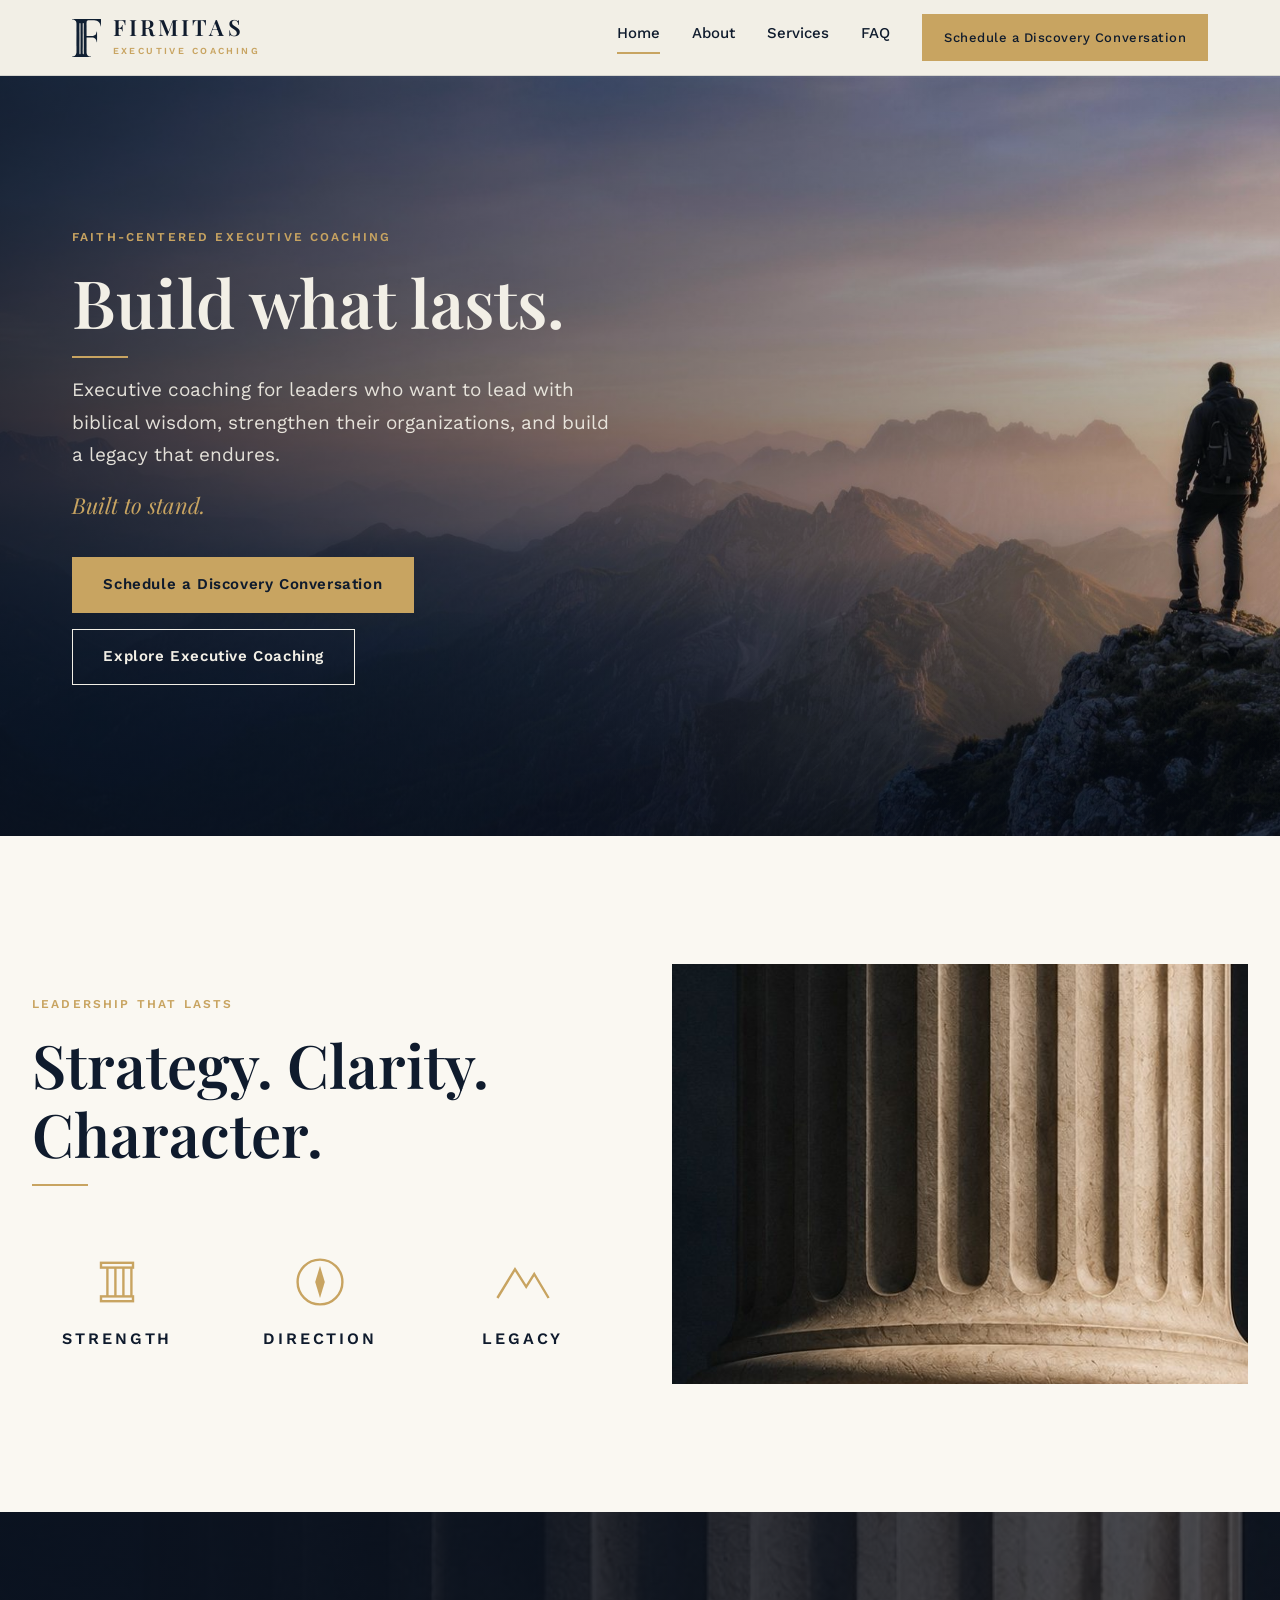
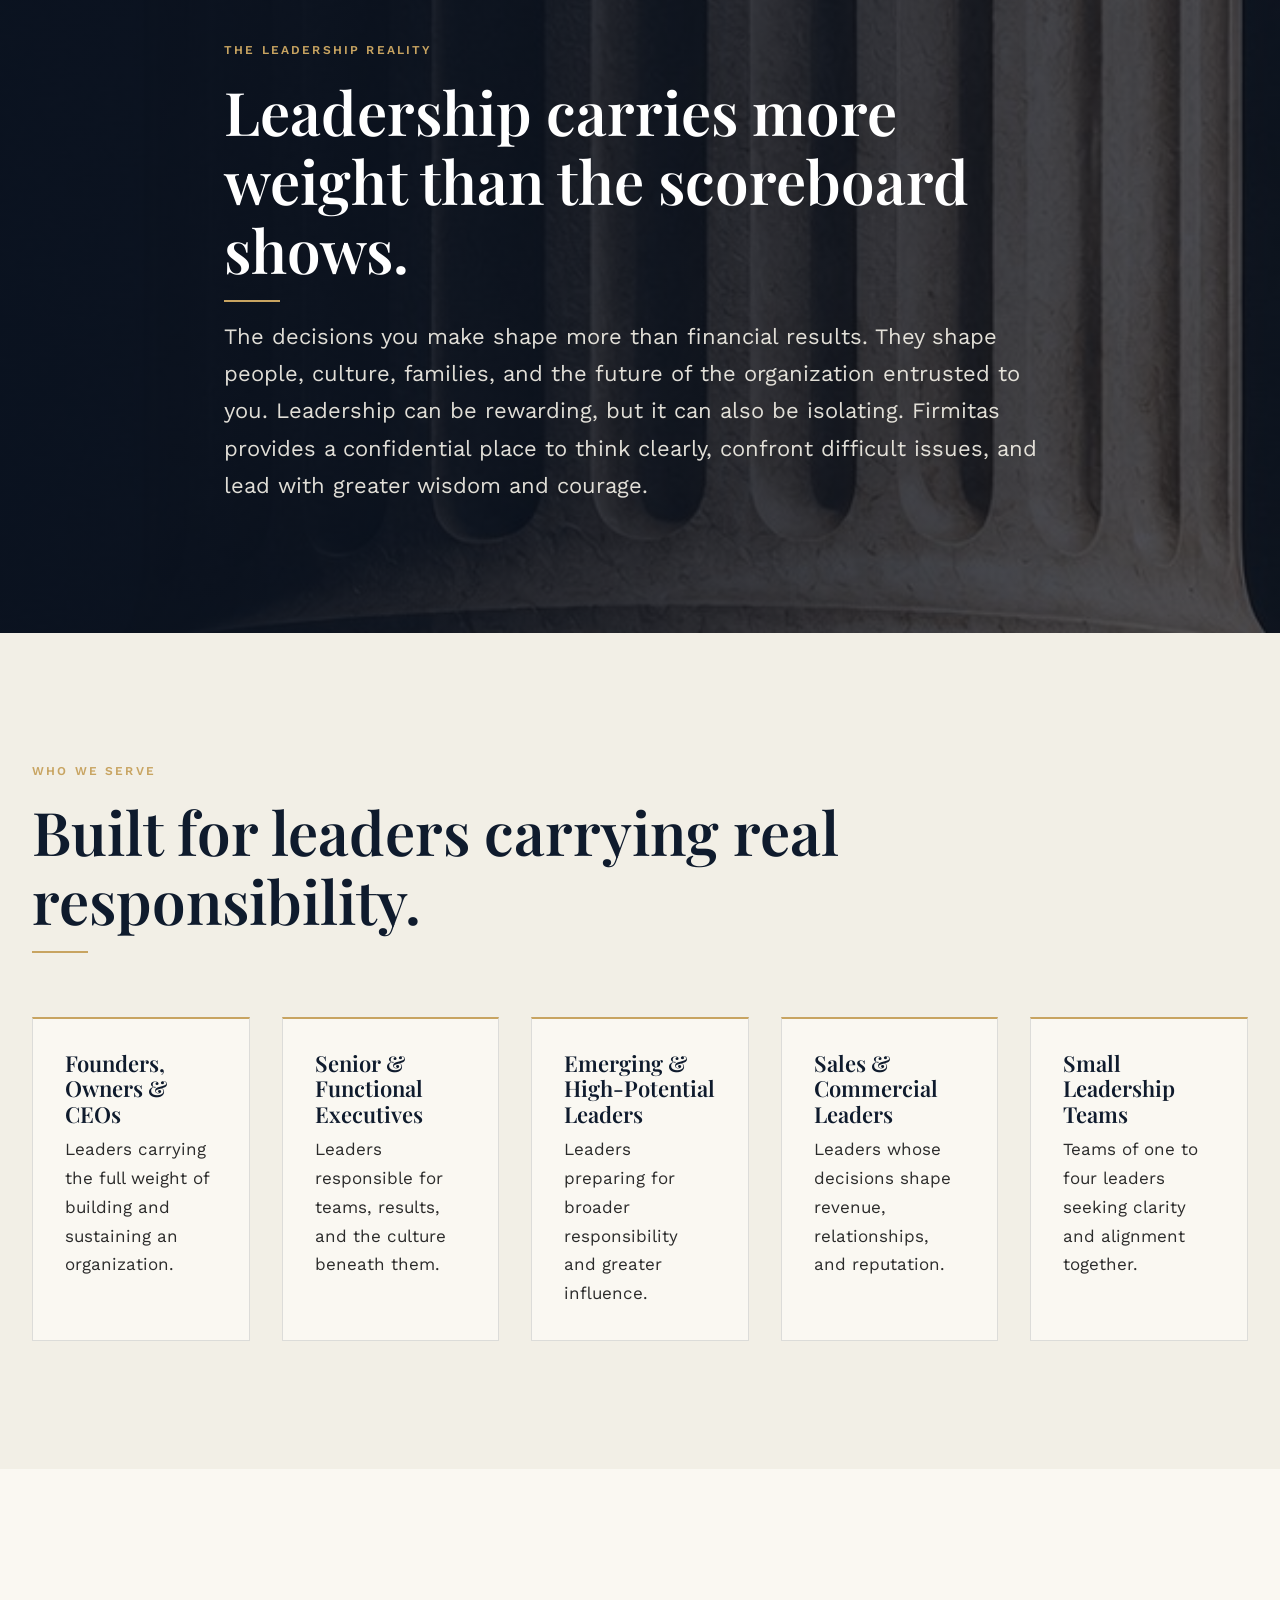
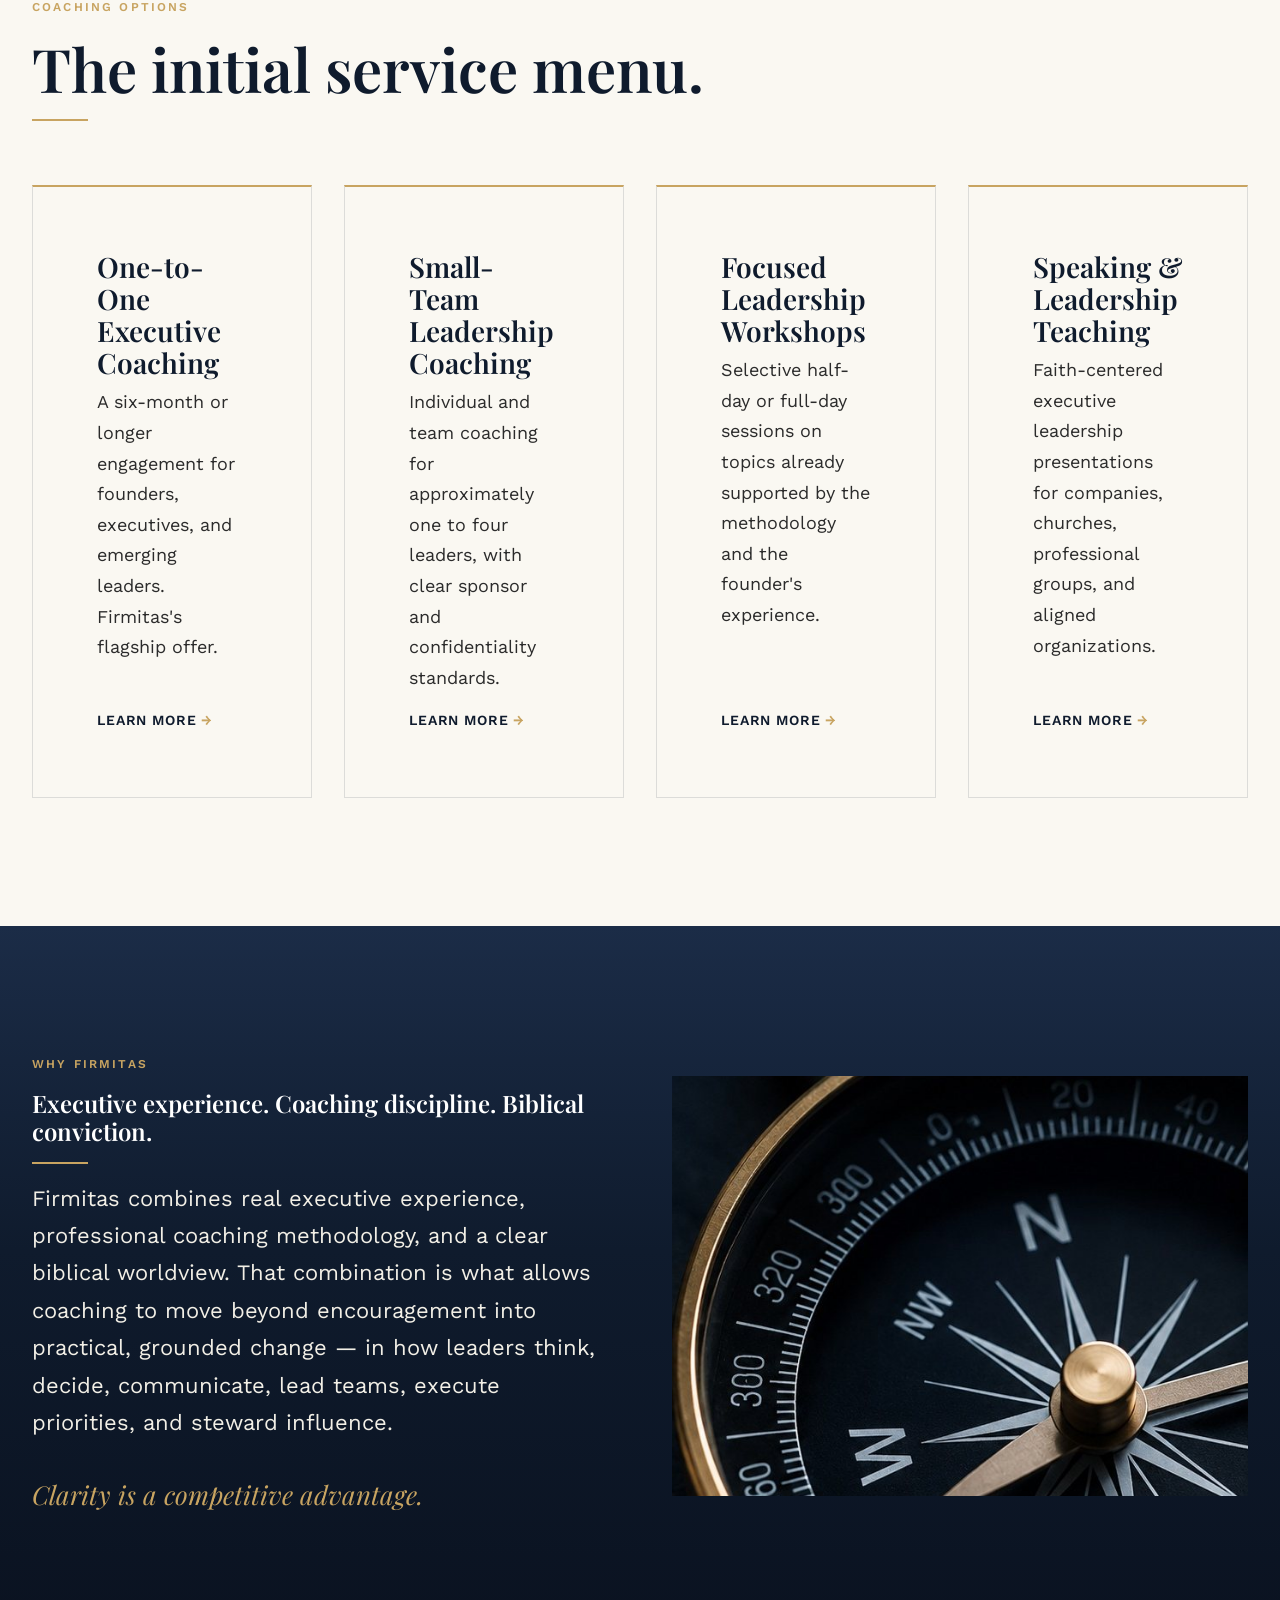
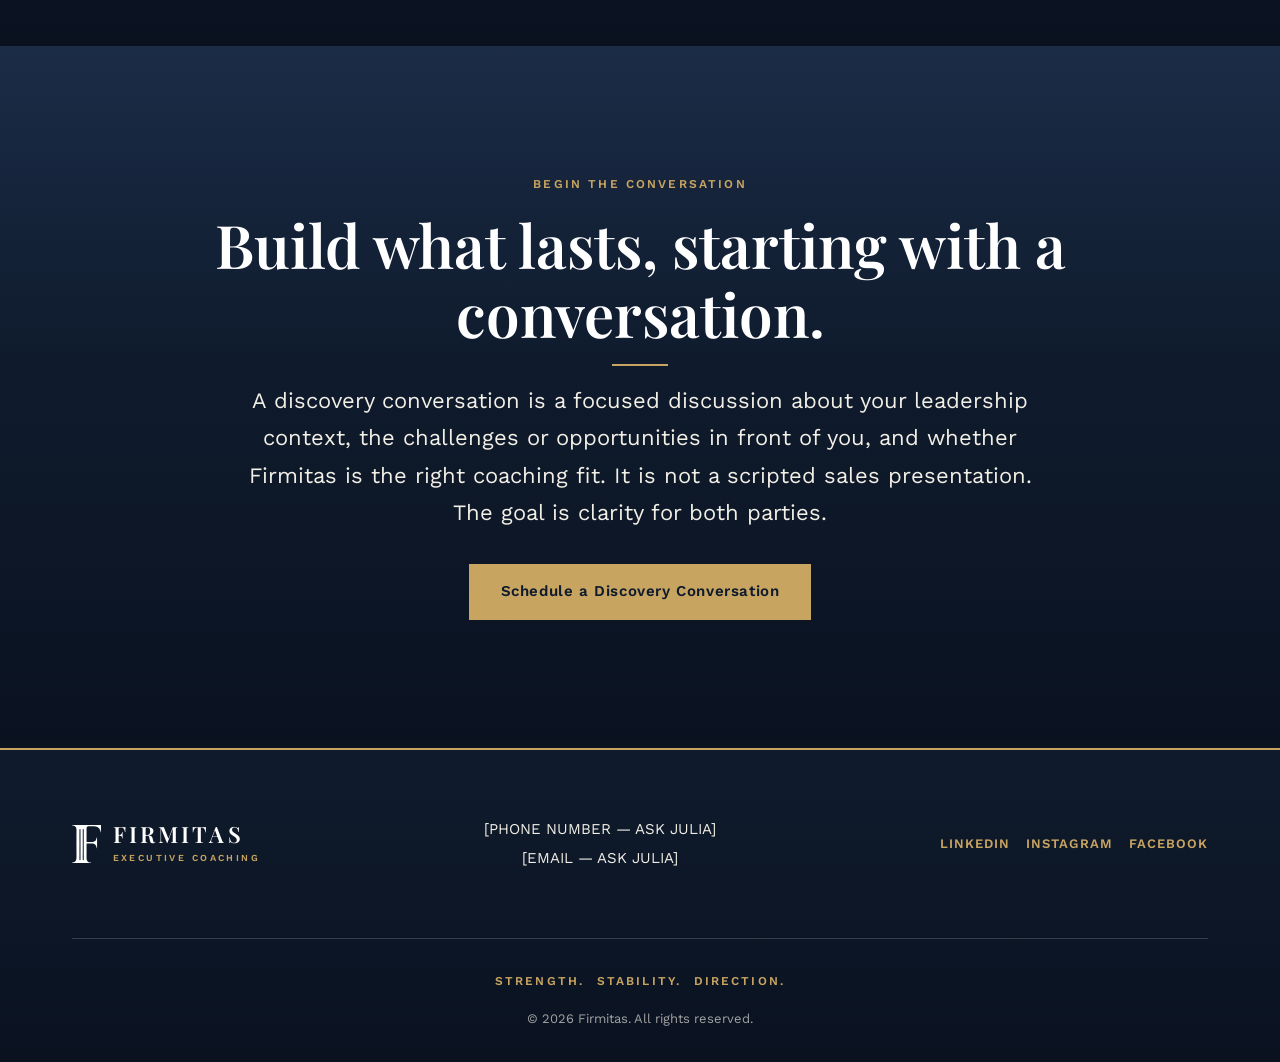
==== commit 6112d41d: "Widen and enlarge homepage sections (except hero) Replaces the earlier .section--tight condensing pa" ====
--- a/index.html
+++ b/index.html
@@ -38,10 +38,10 @@
     </section>
 
     <!-- 2. Icon triad + column photography, directly beneath the hero per the brand's UI pattern -->
-    <section class="section section--tight section--paper">
+    <section class="section section--roomy section--paper">
       <div class="container feature-row">
         <div>
-          <div class="section-heading" style="margin-bottom: var(--space-md);">
+          <div class="section-heading">
             <span class="eyebrow">Leadership That Lasts</span>
             <h2>Strategy. Clarity. Character.</h2>
             <hr class="gold-rule" />
@@ -111,7 +111,7 @@
     </section>
 
     <!-- 6. Who we serve -->
-    <section class="section section--tight">
+    <section class="section section--roomy">
       <div class="container">
         <div class="section-heading">
           <span class="eyebrow">Who We Serve</span>
@@ -144,7 +144,7 @@
     </section>
 
     <!-- 7. Coaching options -->
-    <section class="section section--tight section--paper">
+    <section class="section section--roomy section--paper">
       <div class="container">
         <div class="section-heading">
           <span class="eyebrow">Coaching Options</span>
@@ -177,7 +177,7 @@
     </section>
 
     <!-- 8. Why Firmitas — compass photography panel -->
-    <section class="section section--tight section--navy">
+    <section class="section section--roomy section--navy">
       <div class="container two-col">
         <div>
           <span class="eyebrow">Why Firmitas</span>
@@ -193,7 +193,7 @@
     </section>
 
     <!-- 10. Final invitation -->
-    <section class="section section--navy cta-band">
+    <section class="section section--roomy section--navy cta-band">
       <div class="container">
         <span class="eyebrow">Begin the Conversation</span>
         <h2>Build what lasts, starting with a conversation.</h2>
--- a/css/styles.css
+++ b/css/styles.css
@@ -149,13 +149,74 @@
   padding: var(--space-xl) 0;
 }
 
-/* Condensed vertical rhythm — used on the homepage to keep sections from feeling sparse */
-.section--tight {
-  padding: var(--space-lg) 0;
-}
-
-.section--tight .section-heading {
-  margin-bottom: var(--space-md);
+/* Roomier rhythm for the homepage (excluding hero): taller sections, wider content
+   column, and larger type so each section reads as a full statement rather than a
+   cramped, narrow rectangle. */
+.section--roomy {
+  padding: var(--space-2xl) 0;
+}
+
+.section--roomy .container {
+  max-width: 1440px;
+}
+
+.section--roomy .section-heading {
+  max-width: 62rem;
+  margin-bottom: var(--space-lg);
+}
+
+.section--roomy .section-heading h2 {
+  font-size: clamp(2.5rem, 5vw, 3.75rem);
+}
+
+.section--roomy .lede {
+  max-width: 58rem;
+  font-size: 1.375rem;
+}
+
+.section--roomy .accent-line {
+  font-size: 1.625rem;
+}
+
+.section--roomy.cta-band h2 {
+  font-size: clamp(2.5rem, 5vw, 3.75rem);
+}
+
+.section--roomy.cta-band p {
+  max-width: 50rem;
+  font-size: 1.375rem;
+}
+
+.section--roomy .icon-triad-item h3 {
+  font-size: 1rem;
+}
+
+.section--roomy .icon-triad-item p {
+  font-size: 1.0625rem;
+  max-width: 19rem;
+}
+
+.section--roomy .icon-triad-item .icon-mark {
+  width: 64px;
+  height: 64px;
+}
+
+.section--roomy .card {
+  padding: var(--space-lg);
+}
+
+.section--roomy .card h3 {
+  font-size: 1.75rem;
+}
+
+.section--roomy .card p {
+  font-size: 1.125rem;
+}
+
+@media (max-width: 640px) {
+  .section--roomy {
+    padding: var(--space-xl) 0;
+  }
 }
 
 .section--paper {
@@ -444,7 +505,7 @@
   position: relative;
   display: flex;
   align-items: center;
-  min-height: min(560px, 78vh);
+  min-height: min(680px, 82vh);
   overflow: hidden;
   background-color: var(--color-navy);
 }
@@ -469,23 +530,29 @@
 .story-inner {
   position: relative;
   z-index: 2;
-  padding: var(--space-lg) var(--space-md);
+  max-width: 1440px;
+  padding: var(--space-2xl) var(--space-md);
 }
 
 .story-panel {
   display: block;
-  max-width: 40rem;
-  margin-bottom: var(--space-md);
-}
-
-.story-panel h2,
-.story-panel h3 {
+  max-width: 52rem;
+  margin-bottom: var(--space-lg);
+}
+
+.story-panel h2 {
   color: var(--color-white);
+  font-size: clamp(2.5rem, 5vw, 3.75rem);
 }
 
 .story-panel p {
   color: var(--color-limestone);
   opacity: 0.92;
+  font-size: 1.375rem;
+}
+
+.story-panel .accent-line {
+  font-size: 1.625rem;
 }
 
 /* Once JS confirms it can run, collapse to one panel at a time and animate the swap */
@@ -513,6 +580,12 @@
 @media (prefers-reduced-motion: reduce) {
   .story-carousel.carousel-ready .story-panel.is-active {
     animation: none;
+  }
+}
+
+@media (max-width: 640px) {
+  .story-inner {
+    padding: var(--space-lg) var(--space-md);
   }
 }
 
@@ -699,20 +772,20 @@
 /* Who We Serve — 5 cards side by side instead of 4-across with an orphan row */
 .card-grid--5up {
   grid-template-columns: repeat(5, 1fr);
-  gap: var(--space-sm);
+  gap: var(--space-md);
 }
 
 .card-grid--5up .card {
-  padding: var(--space-sm);
-  gap: 0.4rem;
+  padding: var(--space-md);
+  gap: var(--space-xs);
 }
 
 .card-grid--5up .card h3 {
+  font-size: 1.375rem;
+}
+
+.card-grid--5up .card p {
   font-size: 1.0625rem;
-}
-
-.card-grid--5up .card p {
-  font-size: 0.9375rem;
 }
 
 @media (max-width: 900px) {
